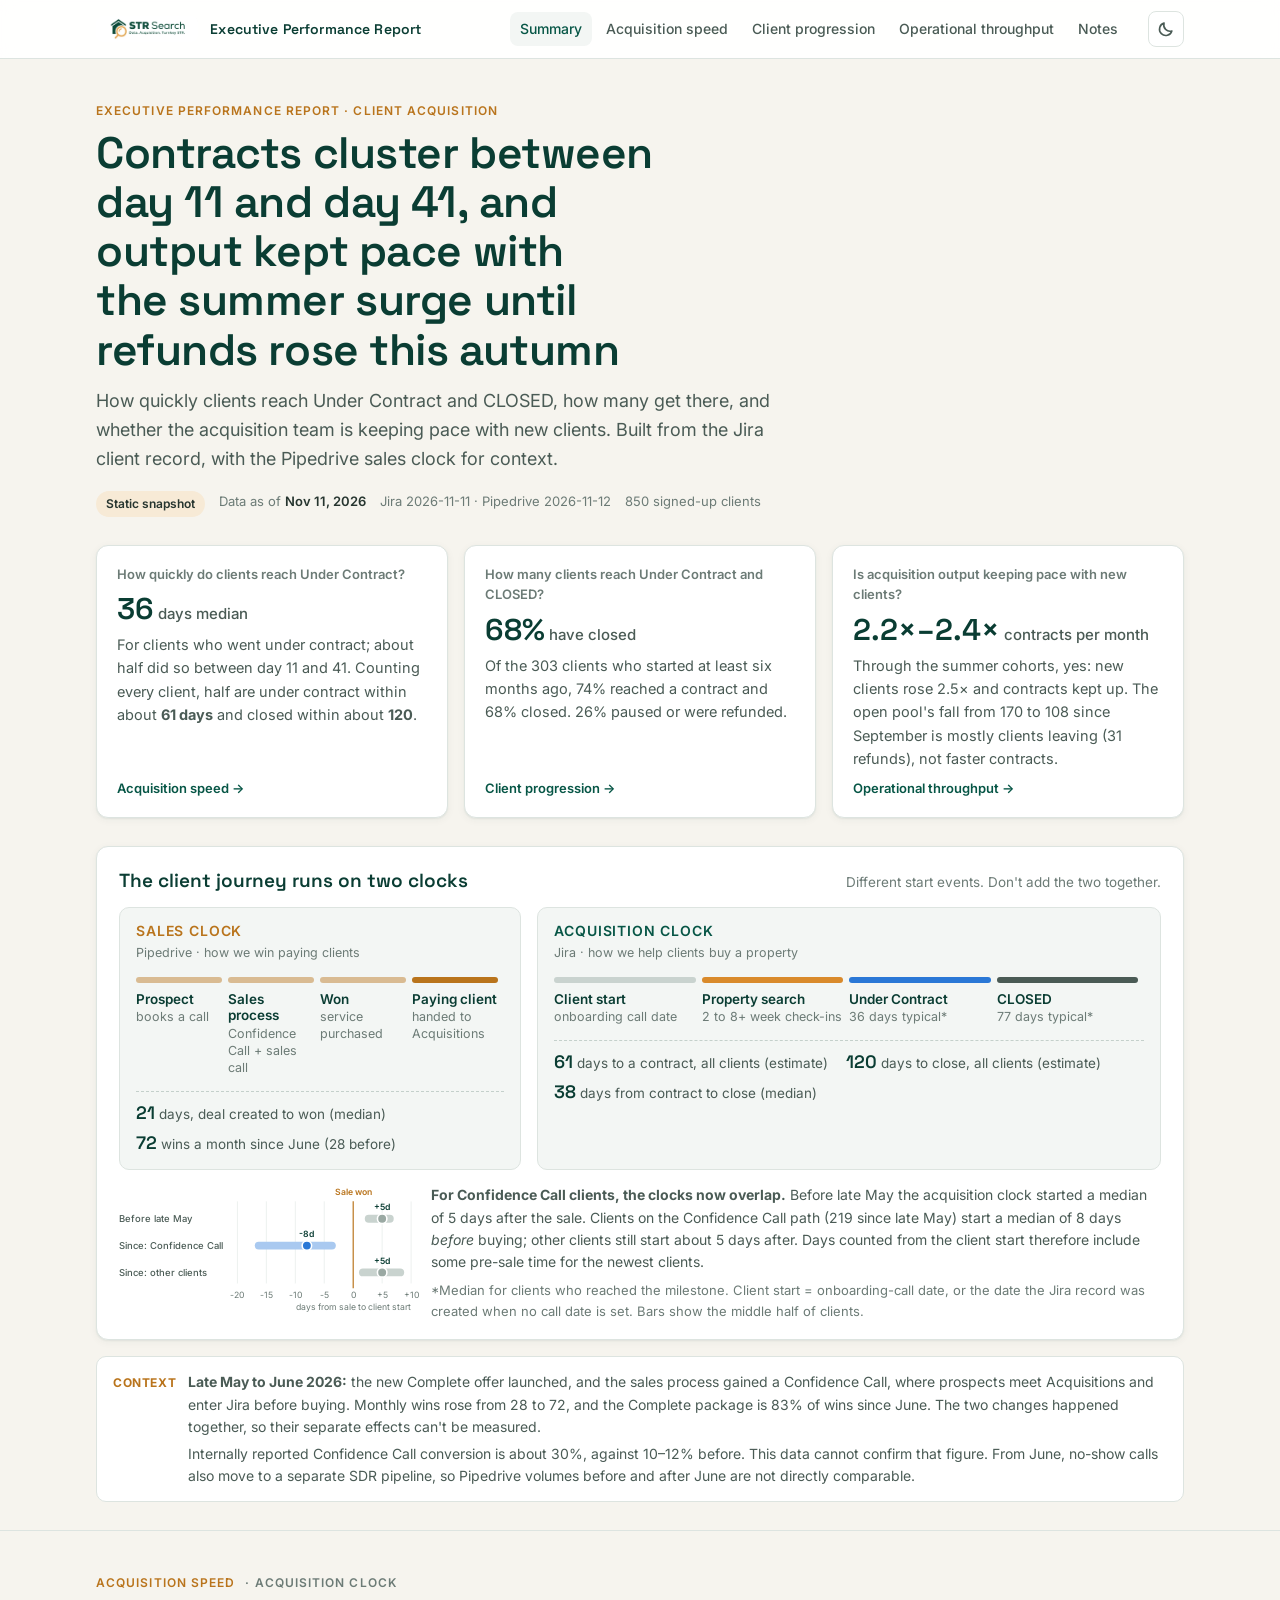
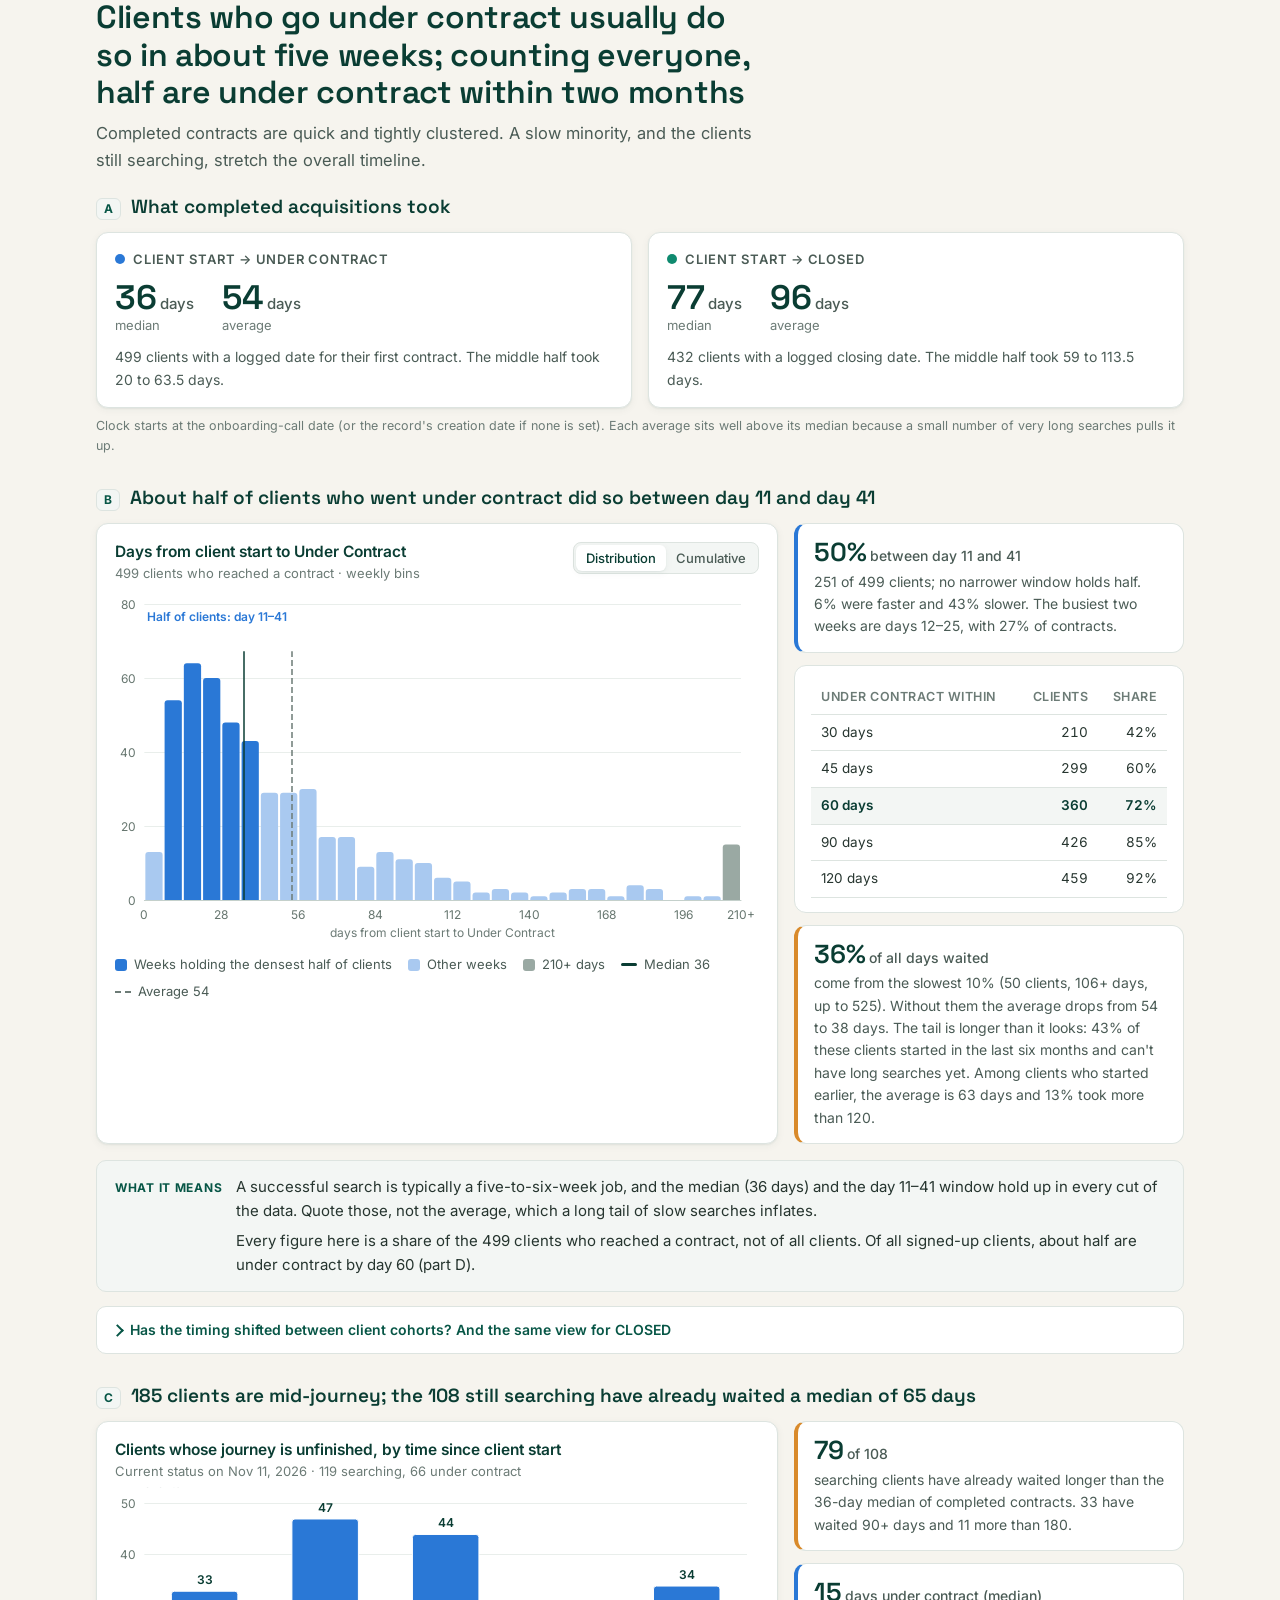
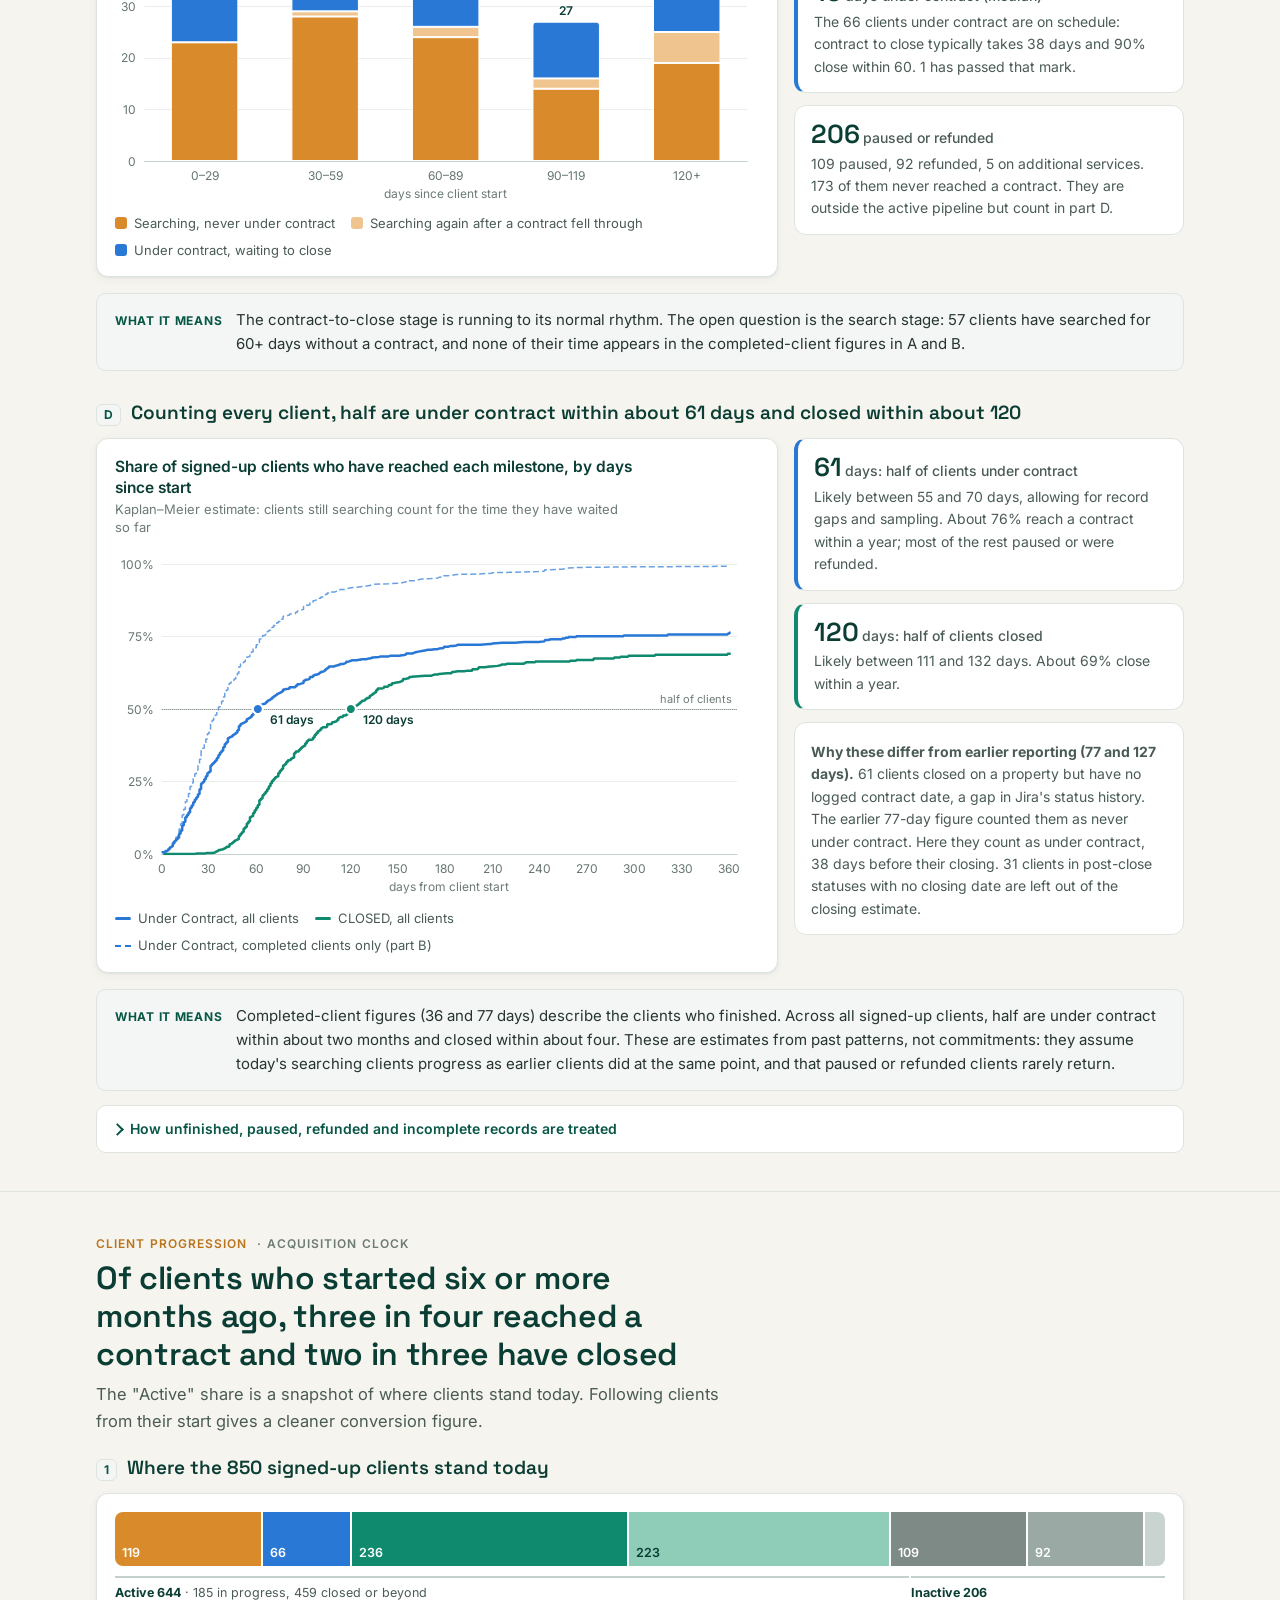
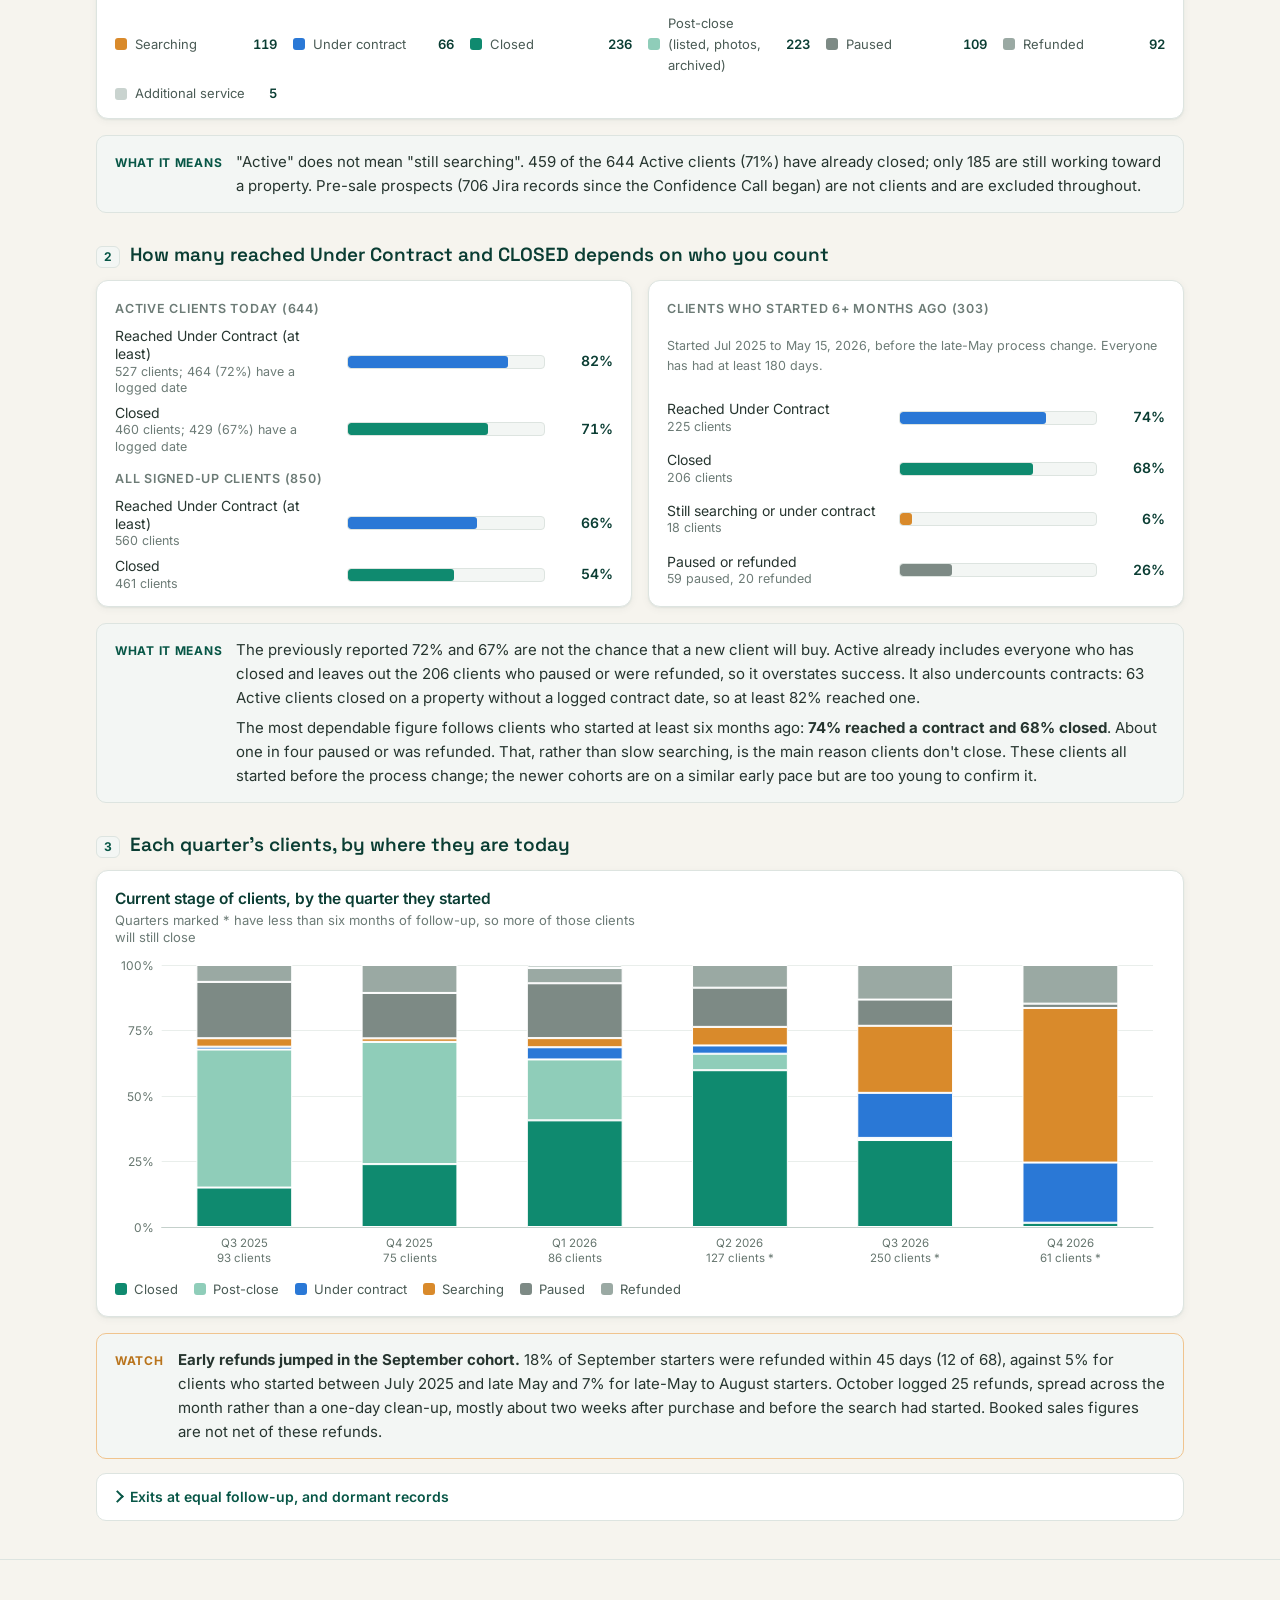
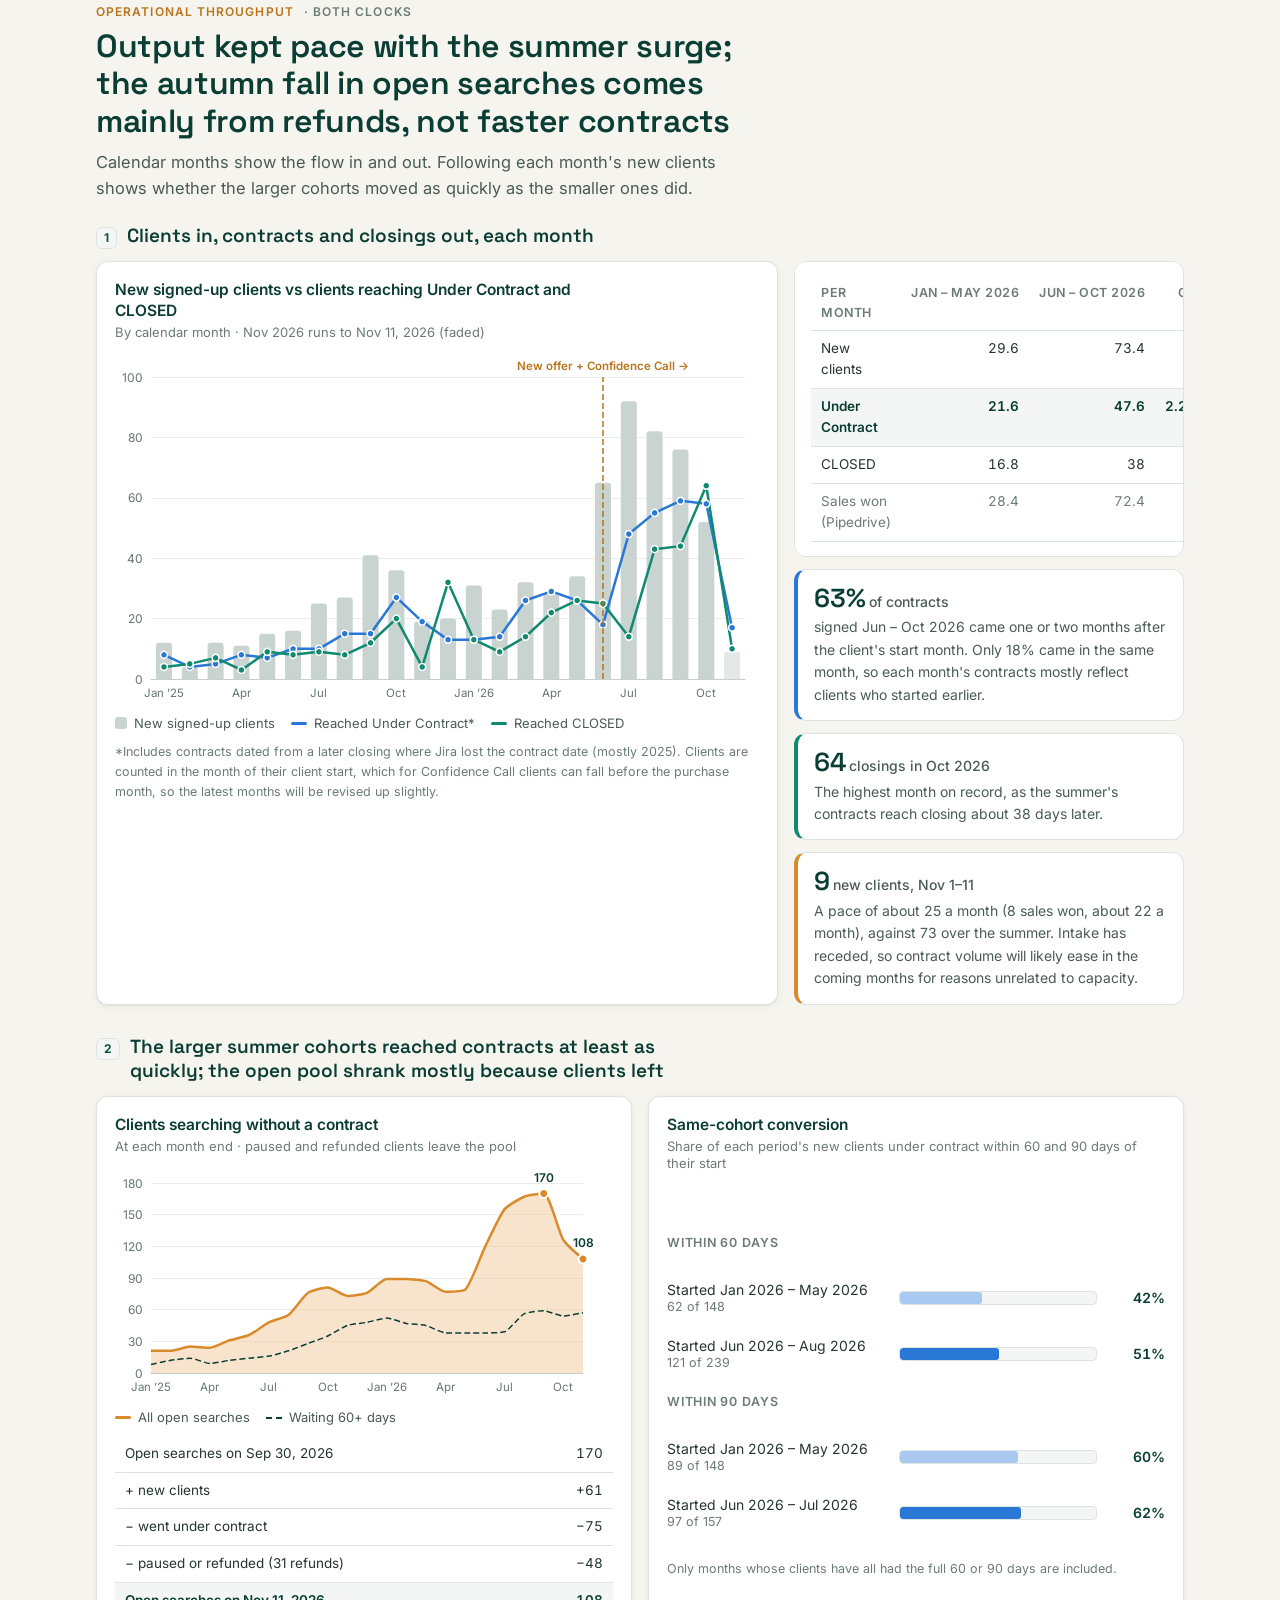
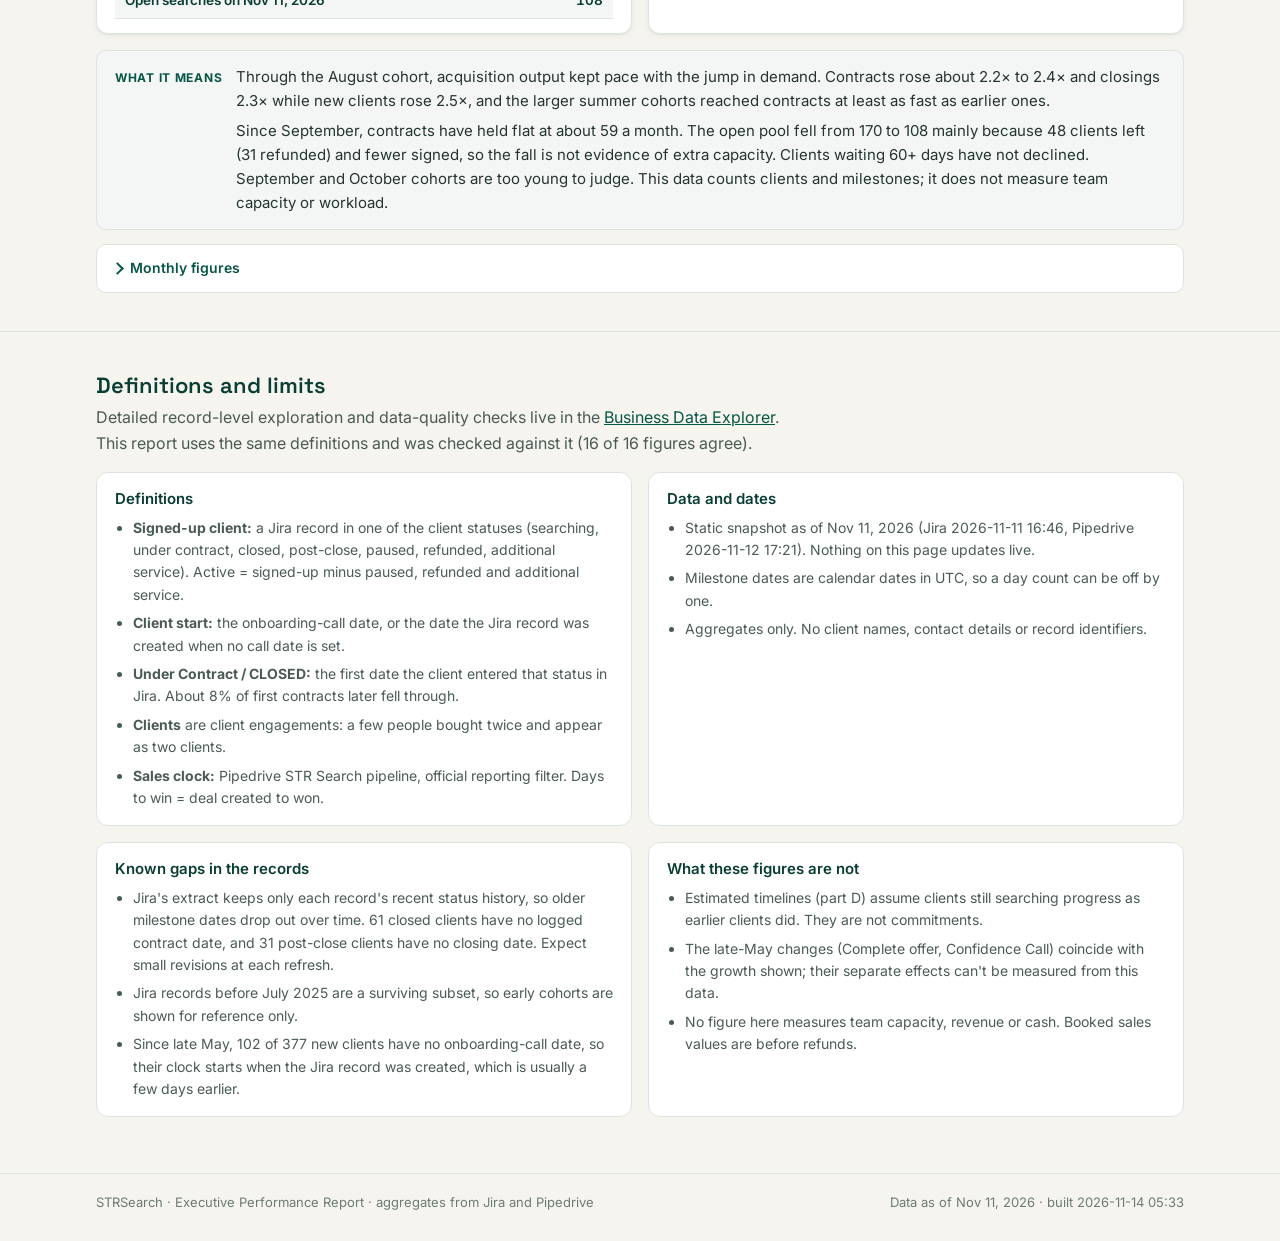
==== docs/index.html @ 7b16c361 "STRSearch Executive Performance Report: acquisition speed, client progression, operational throughpu" ====
<!doctype html>
<html lang="en">
<head>
  <meta charset="utf-8">
  <meta name="viewport" content="width=device-width, initial-scale=1, viewport-fit=cover">
  <title>STRSearch Executive Performance Report</title>
  <meta name="claude:viewport-fit-sides" content="cover">
  <meta name="description" content="How quickly STRSearch clients reach Under Contract and CLOSED, how many get there, and whether acquisition output is keeping pace with new clients.">
  <meta name="robots" content="noindex, nofollow">
  <link rel="icon" href="assets/img/strsearch-logo.webp">
  <link rel="preconnect" href="https://fonts.googleapis.com">
  <link rel="preconnect" href="https://fonts.gstatic.com" crossorigin>
  <link rel="stylesheet" href="https://fonts.googleapis.com/css2?family=Inter:wght@400;500;600;700&family=Space+Grotesk:wght@500;600&display=swap">
  <link rel="stylesheet" href="assets/css/report.css">
  <script>try { var t = localStorage.getItem('exr-theme'); if (t) document.documentElement.setAttribute('data-theme', t); } catch (e) {}</script>
</head>
<body>
  <a class="visually-hidden" href="#main">Skip to content</a>
  <header class="top">
    <div class="wrap">
      <a class="brand" href="#journey" aria-label="Back to the summary"><img src="assets/img/strsearch-logo.webp" alt="STR Search" width="90" height="26"><span>Executive Performance Report</span></a>
      <nav class="nav" id="nav" aria-label="Sections"><a href="#journey">Summary</a></nav>
      <button class="theme-btn" id="themeBtn" type="button" aria-label="Switch light or dark mode"><svg viewBox="0 0 20 20" fill="none" stroke="currentColor" stroke-width="1.8" stroke-linecap="round" stroke-linejoin="round"><path d="M16.5 12.2A7 7 0 017.8 3.5a7 7 0 108.7 8.7z"/></svg></button>
    </div>
  </header>
  <main id="main"></main>
  <footer class="foot"><div class="wrap"><span>STRSearch · Executive Performance Report · aggregates from Jira and Pipedrive</span><span id="foot-asof"></span></div></footer>

  <script src="assets/vendor/echarts-5.5.0.min.js"></script>
  <script src="data/report-data.js"></script>
  <script src="assets/js/core.js"></script>
  <script src="assets/js/stories/journey.js"></script>
  <script src="assets/js/stories/speed.js"></script>
  <script src="assets/js/stories/progression.js"></script>
  <script src="assets/js/stories/throughput.js"></script>
  <script src="assets/js/stories/notes.js"></script>
  <script src="assets/js/app.js"></script>
</body>
</html>
---- docs/assets/css/report.css ----
/* STRSearch Executive Performance Report
   Layout: one reading column (max 1120px). Each story = finding headline -> evidence (chart + 2-3 facts) -> "what it means".
   Brand chrome follows the STR Search family (deep green, gold, warm paper). Chart colours carry fixed meanings
   across the whole report: amber = waiting / searching, blue = under contract, green = closed, grey = intake / context.
   Series palettes validated with the dataviz validator (light on #ffffff, dark on #17201d, all pairs). */

:root {
  color-scheme: light;
  --paper: #f6f4ee;
  --surface: #ffffff;
  --surface-2: #f3f6f4;
  --ink-strong: #0a3d33;
  --ink: #26352f;
  --ink-2: #4a5b55;
  --muted: #6c7b76;
  --line: #dde4e0;
  --line-strong: #c4d0cb;
  --brand: #075646;
  --brand-ink: #ffffff;
  --gold: #b9741c;
  --gold-soft: #f7ead6;
  --focus: #2a78d6;
  --c-wait: #d98a2b;      /* searching / waiting */
  --c-wait-soft: #f0c48e;
  --c-uc: #2a78d6;        /* under contract */
  --c-uc-soft: #a9c9f0;
  --c-closed: #0f8a6f;    /* closed */
  --c-closed-soft: #8fcdb9;
  --c-neutral: #9aa9a3;   /* intake / context */
  --c-neutral-2: #c9d3cf;
  --c-hold: #7d8a85;      /* paused / refunded */
  --grid: #e9eeeb;
  --axis: #c4d0cb;
  --label: #66766f;
  --shadow: 0 1px 2px rgba(7, 60, 50, .06), 0 2px 8px rgba(7, 60, 50, .05);
  --f-display: "Space Grotesk", "Inter", system-ui, sans-serif;
  --f-body: "Inter", system-ui, -apple-system, "Segoe UI", sans-serif;
  --radius: 12px;
  --max: 1120px;
}
@media (prefers-color-scheme: dark) {
  :root:not([data-theme="light"]) {
    color-scheme: dark;
    --paper: #0f1513; --surface: #17201d; --surface-2: #1b2622;
    --ink-strong: #e6f1ec; --ink: #d0ddd7; --ink-2: #b2c1bb; --muted: #8b9b95;
    --line: #2a3632; --line-strong: #3a4743; --brand: #1b9a7c; --brand-ink: #06130f;
    --gold: #e3a64f; --gold-soft: #33280f; --focus: #5596ea;
    --c-wait: #c98500; --c-wait-soft: #6b4d14; --c-uc: #3987e5; --c-uc-soft: #2c4f7c;
    --c-closed: #1b9a7c; --c-closed-soft: #1d5a4a; --c-neutral: #5d6d67; --c-neutral-2: #3a4743; --c-hold: #7f8d88;
    --grid: #24302c; --axis: #3a4743; --label: #8b9b95;
    --shadow: 0 1px 2px rgba(0, 0, 0, .4);
  }
}
:root[data-theme="dark"] {
  color-scheme: dark;
  --paper: #0f1513; --surface: #17201d; --surface-2: #1b2622;
  --ink-strong: #e6f1ec; --ink: #d0ddd7; --ink-2: #b2c1bb; --muted: #8b9b95;
  --line: #2a3632; --line-strong: #3a4743; --brand: #1b9a7c; --brand-ink: #06130f;
  --gold: #e3a64f; --gold-soft: #33280f; --focus: #5596ea;
  --c-wait: #c98500; --c-wait-soft: #6b4d14; --c-uc: #3987e5; --c-uc-soft: #2c4f7c;
  --c-closed: #1b9a7c; --c-closed-soft: #1d5a4a; --c-neutral: #5d6d67; --c-neutral-2: #3a4743; --c-hold: #7f8d88;
  --grid: #24302c; --axis: #3a4743; --label: #8b9b95;
  --shadow: 0 1px 2px rgba(0, 0, 0, .4);
}

* { box-sizing: border-box; }
html { scroll-behavior: smooth; scroll-padding-top: 72px; }
@media (prefers-reduced-motion: reduce) { html { scroll-behavior: auto; } }
body { margin: 0; background: var(--paper); color: var(--ink); font: 400 16px/1.6 var(--f-body); -webkit-font-smoothing: antialiased; }
body::before { content: ""; position: fixed; inset: 0 0 auto; height: env(safe-area-inset-top, 0px); z-index: 30; background: var(--surface); }
.wrap { max-width: var(--max); margin: 0 auto; padding-left: max(16px, env(safe-area-inset-left, 0px)); padding-right: max(16px, env(safe-area-inset-right, 0px)); }
a { color: var(--brand); }
:focus-visible { outline: 2px solid var(--focus); outline-offset: 2px; border-radius: 4px; }
.num { font-variant-numeric: tabular-nums; }
.visually-hidden { position: absolute; width: 1px; height: 1px; overflow: hidden; clip: rect(0 0 0 0); white-space: nowrap; }

/* ---------- header */
.top { position: sticky; top: env(safe-area-inset-top, 0px); z-index: 20; background: color-mix(in srgb, var(--surface) 92%, transparent); backdrop-filter: saturate(1.4) blur(8px); border-bottom: 1px solid var(--line); }
.top .wrap { display: flex; align-items: center; gap: 20px; min-height: 58px; }
.brand { display: flex; align-items: center; gap: 12px; text-decoration: none; color: var(--ink-strong); min-width: 0; }
.brand img { height: 26px; width: auto; }
.brand span { font: 600 14px/1.2 var(--f-display); letter-spacing: .01em; white-space: nowrap; }
.nav { display: flex; gap: 4px; margin-left: auto; overflow-x: auto; scrollbar-width: none; }
.nav a { font-size: 14px; font-weight: 500; color: var(--ink-2); text-decoration: none; padding: 6px 10px; border-radius: 8px; white-space: nowrap; }
.nav a:hover { background: var(--surface-2); color: var(--ink-strong); }
.nav a.on { color: var(--brand); background: var(--surface-2); }
.theme-btn { flex: none; width: 36px; height: 36px; border-radius: 8px; border: 1px solid var(--line); background: var(--surface); color: var(--ink-2); cursor: pointer; display: grid; place-items: center; }
.theme-btn svg { width: 18px; height: 18px; }
@media (max-width: 860px) { .nav { display: none; } .theme-btn { margin-left: auto; } }

/* ---------- hero / summary */
.hero { padding-block: 44px 28px; }
.eyebrow { font: 600 12px/1.3 var(--f-body); letter-spacing: .09em; text-transform: uppercase; color: var(--gold); }
h1 { font: 600 clamp(30px, 4.4vw, 44px)/1.12 var(--f-display); color: var(--ink-strong); margin: 10px 0 12px; letter-spacing: -.01em; text-wrap: balance; max-width: 22ch; }
.lede { font-size: 18px; color: var(--ink-2); max-width: 62ch; margin: 0; }
.asof { display: inline-flex; flex-wrap: wrap; gap: 6px 14px; margin-top: 18px; font-size: 13px; color: var(--muted); }
.asof b { color: var(--ink); font-weight: 600; }
.pill { display: inline-flex; align-items: center; gap: 6px; padding: 3px 10px; border-radius: 999px; background: var(--gold-soft); color: var(--ink); font-size: 12px; font-weight: 600; }

.answers { display: grid; grid-template-columns: repeat(3, minmax(0, 1fr)); gap: 16px; margin-top: 28px; }
@media (max-width: 900px) { .answers { grid-template-columns: 1fr; } }
.answer { display: flex; flex-direction: column; gap: 8px; padding: 18px 20px; background: var(--surface); border: 1px solid var(--line); border-radius: var(--radius); box-shadow: var(--shadow); text-decoration: none; color: inherit; min-width: 0; }
.answer:hover { border-color: var(--line-strong); }
.answer .q { font-size: 13px; font-weight: 600; color: var(--muted); }
.answer .big { font: 600 30px/1.1 var(--f-display); color: var(--ink-strong); }
.answer .big small { font: 500 15px var(--f-body); color: var(--ink-2); margin-left: 4px; }
.answer p { margin: 0; font-size: 14.5px; color: var(--ink-2); }
.answer .go { margin-top: auto; font-size: 13px; font-weight: 600; color: var(--brand); }

/* ---------- client journey (two clocks) */
.journey { margin-top: 28px; background: var(--surface); border: 1px solid var(--line); border-radius: var(--radius); padding: 22px 22px 18px; box-shadow: var(--shadow); }
.journey-head { display: flex; flex-wrap: wrap; align-items: baseline; justify-content: space-between; gap: 6px 16px; margin-bottom: 14px; }
.journey-head h2 { font: 600 19px/1.25 var(--f-display); color: var(--ink-strong); margin: 0; }
.journey-head p { margin: 0; font-size: 13.5px; color: var(--muted); }
.clocks { display: grid; grid-template-columns: minmax(0, 1fr) minmax(0, 1.55fr); gap: 16px; }
@media (max-width: 900px) { .clocks { grid-template-columns: 1fr; } }
.clock { border-radius: 10px; padding: 14px 16px; background: var(--surface-2); border: 1px solid var(--line); min-width: 0; }
.clock h3 { margin: 0 0 2px; font: 600 14px/1.3 var(--f-body); letter-spacing: .06em; text-transform: uppercase; }
.clock.sales h3 { color: var(--gold); }
.clock.acq h3 { color: var(--brand); }
.clock .sys { font-size: 12.5px; color: var(--muted); margin: 0 0 12px; }
.steps { display: flex; align-items: stretch; gap: 0; list-style: none; margin: 0; padding: 0; }
.steps li { flex: 1 1 0; min-width: 0; position: relative; padding: 0 6px 0 0; }
.steps .dot { display: block; height: 6px; border-radius: 3px; background: var(--c-neutral-2); margin-bottom: 8px; }
.steps li:last-child .dot { background: var(--ink-2); }
.clock.sales .steps .dot { background: var(--gold); opacity: .45; }
.clock.sales .steps li:last-child .dot { opacity: 1; }
.steps .s-search .dot { background: var(--c-wait); }
.steps .s-uc .dot { background: var(--c-uc); }
.steps .s-closed .dot { background: var(--c-closed); }
.steps b { display: block; font-size: 13.5px; font-weight: 600; color: var(--ink-strong); line-height: 1.25; }
.steps span { display: block; font-size: 12.5px; color: var(--muted); line-height: 1.35; margin-top: 2px; }
.clock-stats { display: flex; flex-wrap: wrap; gap: 8px 18px; margin-top: 14px; padding-top: 12px; border-top: 1px dashed var(--line-strong); font-size: 13.5px; color: var(--ink-2); }
.clock-stats strong { font: 600 18px/1 var(--f-display); color: var(--ink-strong); margin-right: 4px; }
.overlap { margin-top: 14px; display: grid; grid-template-columns: auto minmax(0, 1fr); gap: 12px; align-items: start; font-size: 14px; color: var(--ink-2); }
.overlap svg { width: 100%; max-width: 360px; height: auto; }
.overlap-fig { display: flex; flex-direction: column; gap: 4px; }
@media (max-width: 720px) { .overlap { grid-template-columns: 1fr; } }

/* ---------- context strip */
.context { margin-top: 16px; display: grid; grid-template-columns: auto minmax(0, 1fr); gap: 12px; padding: 14px 16px; border-radius: 10px; border: 1px solid var(--line); background: var(--surface); font-size: 14px; color: var(--ink-2); }
.context .tag { font-size: 12px; font-weight: 700; letter-spacing: .05em; text-transform: uppercase; color: var(--gold); padding-top: 2px; white-space: nowrap; }
.context p { margin: 0 0 4px; }
.context p:last-child { margin: 0; }
@media (max-width: 600px) { .context { grid-template-columns: 1fr; gap: 4px; } }

/* ---------- story sections */
.story { padding-block: 44px 8px; border-top: 1px solid var(--line); }
.story-head { display: grid; gap: 8px; max-width: 800px; margin-bottom: 22px; }
.story-head .eyebrow { display: flex; gap: 10px; align-items: center; }
.story-head .eyebrow i { font-style: normal; color: var(--muted); font-weight: 600; }
.story-head h2 { font: 600 clamp(24px, 3.2vw, 32px)/1.18 var(--f-display); color: var(--ink-strong); margin: 0; letter-spacing: -.01em; text-wrap: balance; }
.story-head p { margin: 0; font-size: 16.5px; color: var(--ink-2); max-width: 66ch; }

.beat { margin-bottom: 30px; }
.beat-title { display: flex; align-items: baseline; gap: 10px; margin: 0 0 12px; }
.beat-title .k { font: 700 12px/1 var(--f-body); color: var(--brand); background: var(--surface-2); border: 1px solid var(--line); border-radius: 6px; padding: 4px 7px; letter-spacing: .04em; }
.beat-title h3 { margin: 0; font: 600 19px/1.3 var(--f-display); color: var(--ink-strong); text-wrap: balance; }

.grid { display: grid; gap: 16px; }
.g-main { grid-template-columns: minmax(0, 1.75fr) minmax(0, 1fr); }
.g-even { grid-template-columns: repeat(2, minmax(0, 1fr)); }
@media (max-width: 900px) { .g-main, .g-even { grid-template-columns: 1fr; } }

.card { background: var(--surface); border: 1px solid var(--line); border-radius: var(--radius); box-shadow: var(--shadow); padding: 18px 18px 14px; min-width: 0; }
.card-head { display: flex; flex-wrap: wrap; gap: 8px 14px; align-items: flex-start; justify-content: space-between; margin-bottom: 6px; }
.card-head h4 { margin: 0; font: 600 15.5px/1.35 var(--f-body); color: var(--ink-strong); max-width: 52ch; }
.card-head .sub { display: block; font-size: 13px; font-weight: 400; color: var(--muted); margin-top: 2px; }
.chart { width: 100%; height: 320px; }
.chart.tall { height: 360px; }
.chart.short { height: 240px; }
.legend { display: flex; flex-wrap: wrap; gap: 6px 16px; font-size: 13px; color: var(--ink-2); margin: 6px 0 2px; }
.legend span { display: inline-flex; align-items: center; gap: 7px; }
.legend i { width: 12px; height: 12px; border-radius: 3px; display: inline-block; }
.legend i.line { height: 3px; border-radius: 2px; width: 16px; }
.legend i.dash { height: 0; width: 16px; border-top: 2px dashed; border-radius: 0; background: none !important; }
.caption { font-size: 12.5px; color: var(--muted); margin: 8px 0 0; }

.seg { display: inline-flex; border: 1px solid var(--line); border-radius: 8px; padding: 2px; background: var(--surface-2); flex: none; }
.seg button { font: 500 13px var(--f-body); border: 0; background: none; color: var(--ink-2); padding: 5px 10px; border-radius: 6px; cursor: pointer; }
.seg button[aria-pressed="true"] { background: var(--surface); color: var(--ink-strong); box-shadow: var(--shadow); }

/* facts column */
.facts { display: flex; flex-direction: column; gap: 12px; min-width: 0; }
.fact { min-width: 0; overflow-x: auto; background: var(--surface); border: 1px solid var(--line); border-radius: var(--radius); padding: 14px 16px; }
.fact .v { font: 600 26px/1.1 var(--f-display); color: var(--ink-strong); }
.fact .v small { font: 500 14px var(--f-body); color: var(--ink-2); margin-left: 3px; }
.fact p { margin: 4px 0 0; font-size: 14px; color: var(--ink-2); }
.fact.accent { border-left: 4px solid var(--c-uc); }
.fact.accent-wait { border-left: 4px solid var(--c-wait); }
.fact.accent-closed { border-left: 4px solid var(--c-closed); }

/* milestone tiles */
.tiles { display: grid; grid-template-columns: repeat(2, minmax(0, 1fr)); gap: 16px; }
@media (max-width: 720px) { .tiles { grid-template-columns: 1fr; } }
.tile { background: var(--surface); border: 1px solid var(--line); border-radius: var(--radius); padding: 16px 18px; box-shadow: var(--shadow); display: grid; gap: 10px; }
.tile-head { display: flex; align-items: center; gap: 8px; font-size: 13px; font-weight: 600; color: var(--ink-2); text-transform: uppercase; letter-spacing: .06em; }
.tile-head i { width: 10px; height: 10px; border-radius: 50%; display: inline-block; }
.tile-nums { display: flex; flex-wrap: wrap; gap: 8px 28px; }
.tile-nums div { display: grid; }
.tile-nums strong { font: 600 34px/1.05 var(--f-display); color: var(--ink-strong); }
.tile-nums strong small { font: 500 15px var(--f-body); color: var(--ink-2); margin-left: 3px; }
.tile-nums span { font-size: 13px; color: var(--muted); }
.tile p { margin: 0; font-size: 14px; color: var(--ink-2); }

/* "what it means" */
.means { display: grid; grid-template-columns: auto minmax(0, 1fr); gap: 4px 14px; margin-top: 16px; padding: 14px 18px; border-radius: 10px; background: var(--surface-2); border: 1px solid var(--line); }
.means .lbl { font-size: 12px; font-weight: 700; letter-spacing: .06em; text-transform: uppercase; color: var(--brand); padding-top: 3px; white-space: nowrap; }
.means p { margin: 0; font-size: 15px; color: var(--ink); }
.means p + p { margin-top: 6px; }
@media (max-width: 600px) { .means { grid-template-columns: 1fr; } }

/* status board (segmented bar) */
.board { display: grid; gap: 10px; min-width: 0; }
.board > * { min-width: 0; }
.board-bar { display: flex; height: 54px; border-radius: 8px; overflow: hidden; gap: 2px; background: var(--surface); }
.board-bar div { min-width: 0; flex-shrink: 1; display: flex; align-items: flex-end; padding: 6px 7px; color: #fff; font-size: 12.5px; font-weight: 600; line-height: 1.1; overflow: hidden; white-space: nowrap; }
.board-bar div.light { color: var(--ink-strong); }
.board-brackets { display: flex; gap: 2px; font-size: 12.5px; color: var(--ink-2); }
.board-brackets div { flex-shrink: 1; border-top: 2px solid var(--line-strong); padding-top: 5px; min-width: 0; overflow: hidden; white-space: nowrap; text-overflow: ellipsis; }
.board-brackets b { color: var(--ink-strong); }
.board-key { display: grid; grid-template-columns: repeat(auto-fit, minmax(150px, 1fr)); gap: 8px 16px; font-size: 13px; color: var(--ink-2); }
.board-key div { display: grid; grid-template-columns: 12px minmax(0, 1fr) auto; gap: 8px; align-items: center; }
.board-key i { width: 12px; height: 12px; border-radius: 3px; }
.board-key b { font-variant-numeric: tabular-nums; color: var(--ink-strong); font-weight: 600; }

/* compare bars (simple HTML bars for shares) */
.cmp { display: grid; gap: 14px; }
.cmp-row { display: grid; grid-template-columns: minmax(0, 220px) minmax(0, 1fr) 56px; gap: 12px; align-items: center; font-size: 14px; }
.cmp-row .lab { color: var(--ink); line-height: 1.3; }
.cmp-row .lab small { display: block; color: var(--muted); font-size: 12.5px; }
.cmp-row .track { height: 14px; background: var(--surface-2); border-radius: 4px; overflow: hidden; border: 1px solid var(--line); }
.cmp-row .fill { height: 100%; border-radius: 3px; }
.cmp-row .val { text-align: right; font-weight: 600; color: var(--ink-strong); font-variant-numeric: tabular-nums; }
.cmp-group { display: grid; gap: 8px; }
.cmp-group h5 { margin: 0; font-size: 12.5px; letter-spacing: .06em; text-transform: uppercase; color: var(--muted); font-weight: 600; }
@media (max-width: 560px) { .cmp-row { grid-template-columns: minmax(0, 1fr) 48px; } .cmp-row .track { grid-column: 1 / -1; grid-row: 2; } }

/* progressive disclosure */
details.more { margin-top: 14px; border: 1px solid var(--line); border-radius: 10px; background: var(--surface); }
details.more > summary { cursor: pointer; list-style: none; padding: 12px 16px; font-size: 14px; font-weight: 600; color: var(--brand); display: flex; align-items: center; gap: 8px; }
details.more > summary::-webkit-details-marker { display: none; }
details.more > summary::before { content: ""; width: 7px; height: 7px; border-right: 2px solid currentColor; border-bottom: 2px solid currentColor; transform: rotate(-45deg); transition: transform .15s; }
details.more[open] > summary::before { transform: rotate(45deg); }
details.more .inner { padding: 4px 16px 16px; display: grid; gap: 14px; font-size: 14.5px; color: var(--ink-2); }
details.more .inner p { margin: 0; }
.tbl-wrap { overflow-x: auto; }
table.t { border-collapse: collapse; width: 100%; font-size: 13.5px; }
table.t th, table.t td { text-align: left; padding: 7px 10px; border-bottom: 1px solid var(--line); vertical-align: top; }
table.t th { font-weight: 600; color: var(--muted); font-size: 12.5px; text-transform: uppercase; letter-spacing: .04em; }
table.t td.n, table.t th.n { text-align: right; font-variant-numeric: tabular-nums; white-space: nowrap; }
table.t tr.hl td { background: var(--surface-2); font-weight: 600; color: var(--ink-strong); }
table.t td.dim { color: var(--muted); }

/* notes / method */
.notes { padding-block: 40px 56px; border-top: 1px solid var(--line); }
.notes h2 { font: 600 22px/1.25 var(--f-display); color: var(--ink-strong); margin: 0 0 6px; }
.notes > .wrap > p { margin: 0 0 16px; color: var(--ink-2); max-width: 70ch; }
.notes-grid { display: grid; grid-template-columns: repeat(2, minmax(0, 1fr)); gap: 16px; }
@media (max-width: 800px) { .notes-grid { grid-template-columns: 1fr; } }
.notes-grid section { background: var(--surface); border: 1px solid var(--line); border-radius: var(--radius); padding: 16px 18px; min-width: 0; }
.notes-grid h3 { margin: 0 0 8px; font: 600 15px/1.3 var(--f-body); color: var(--ink-strong); }
.notes-grid ul { margin: 0; padding-left: 18px; display: grid; gap: 6px; font-size: 14px; color: var(--ink-2); }
footer.foot { border-top: 1px solid var(--line); padding-block: 18px 28px; font-size: 13px; color: var(--muted); }
footer.foot .wrap { display: flex; flex-wrap: wrap; gap: 6px 18px; justify-content: space-between; }
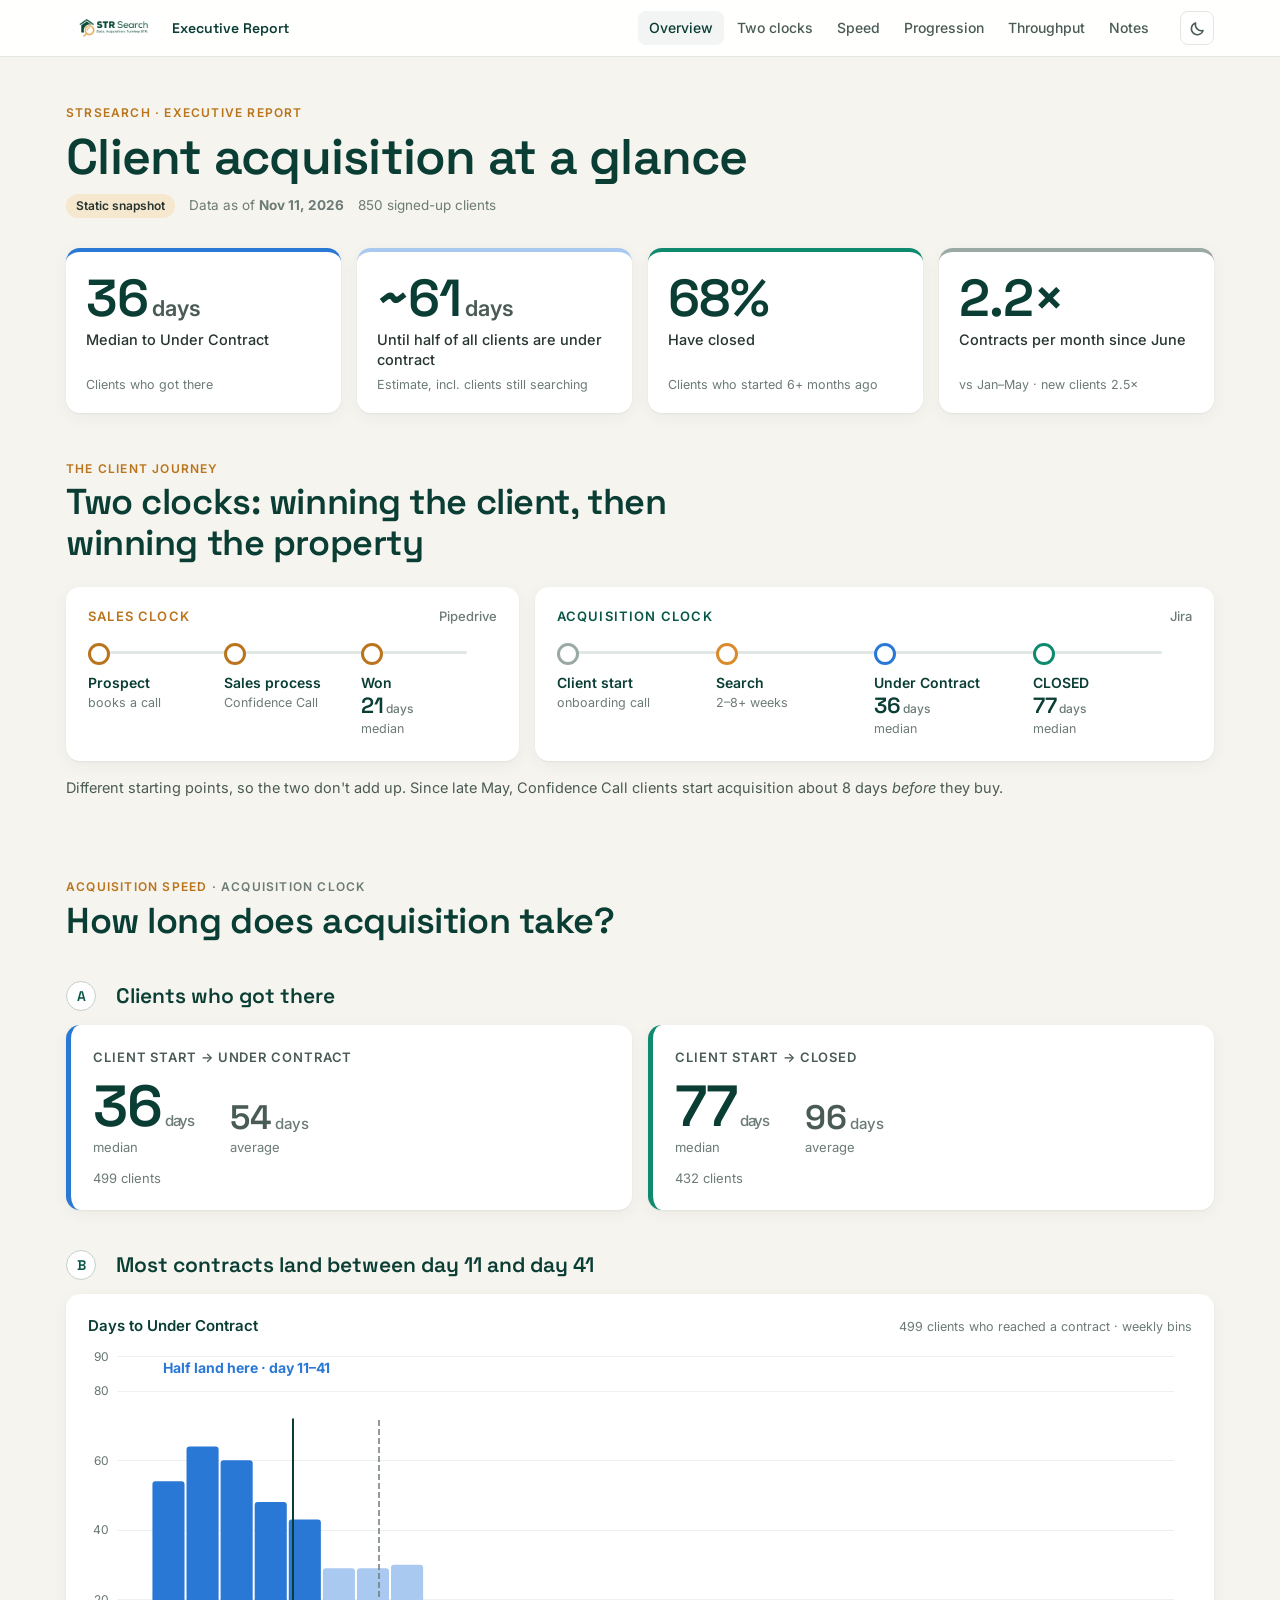
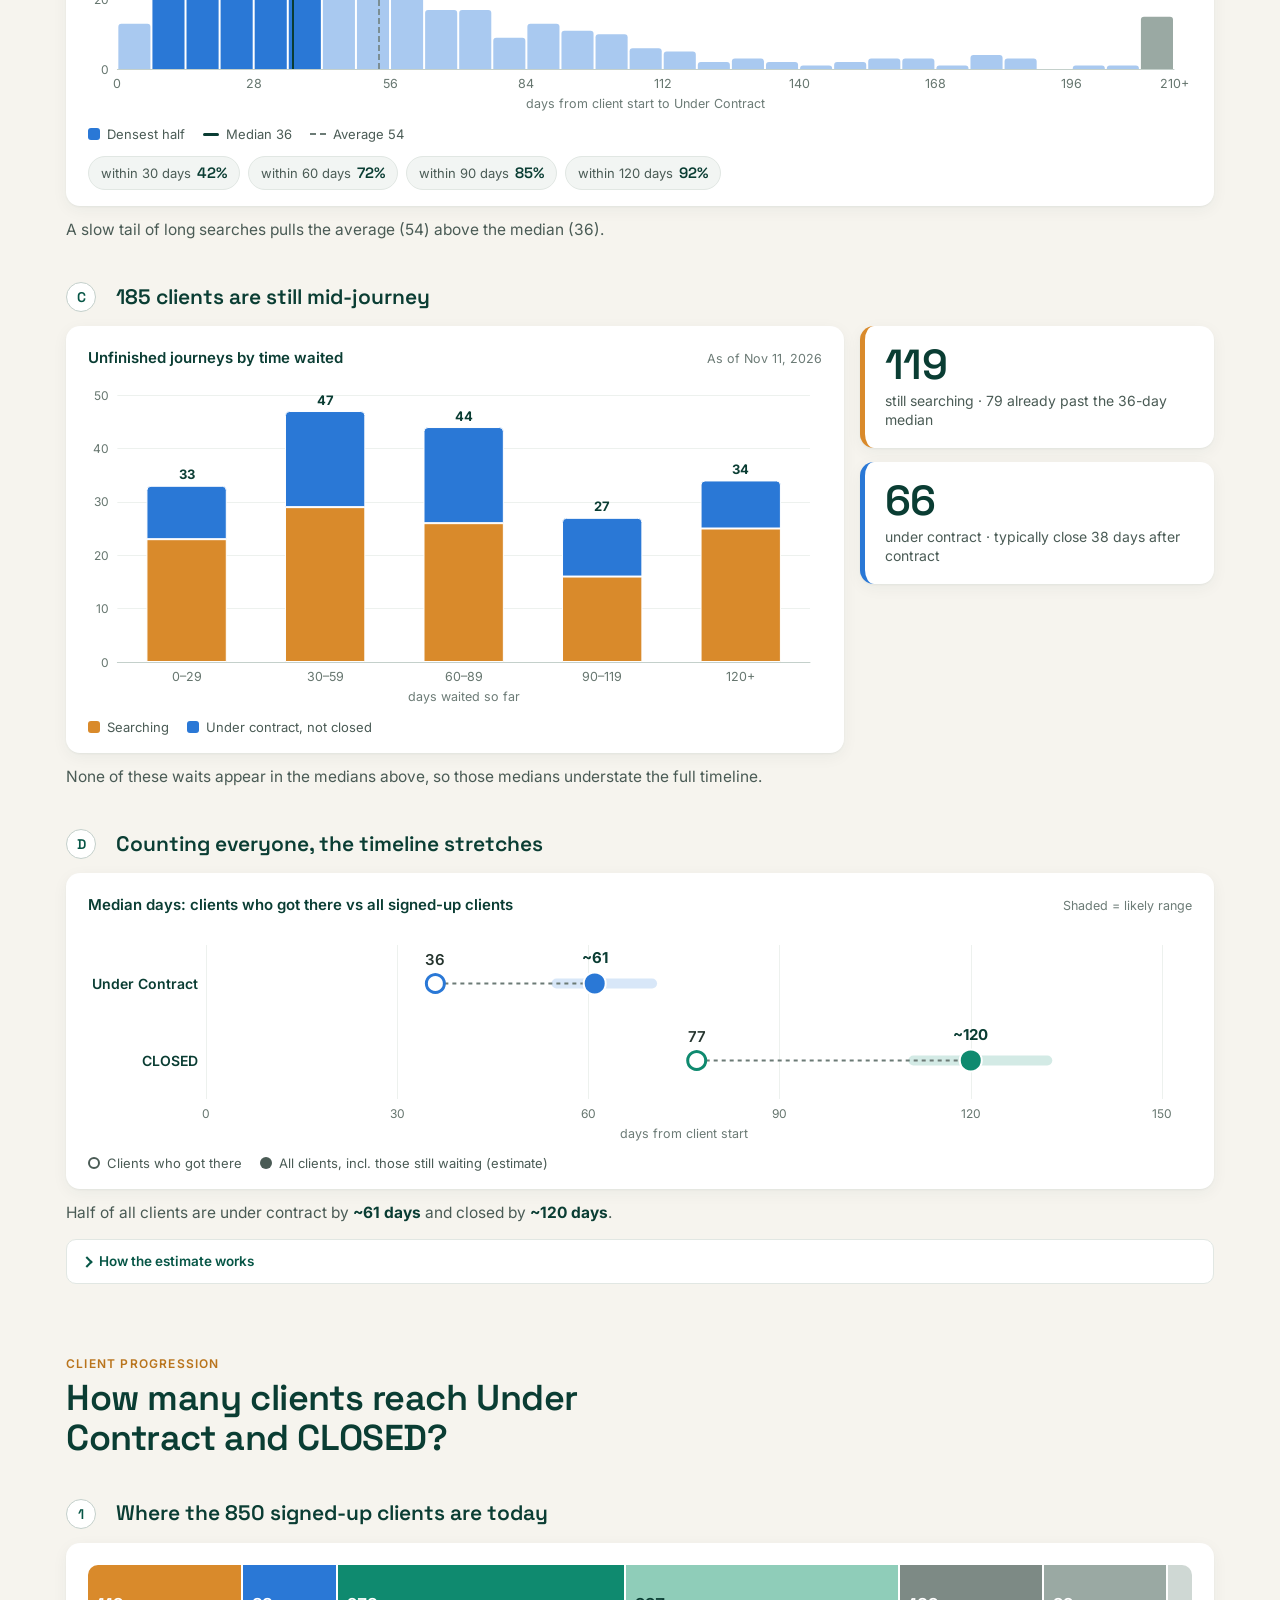
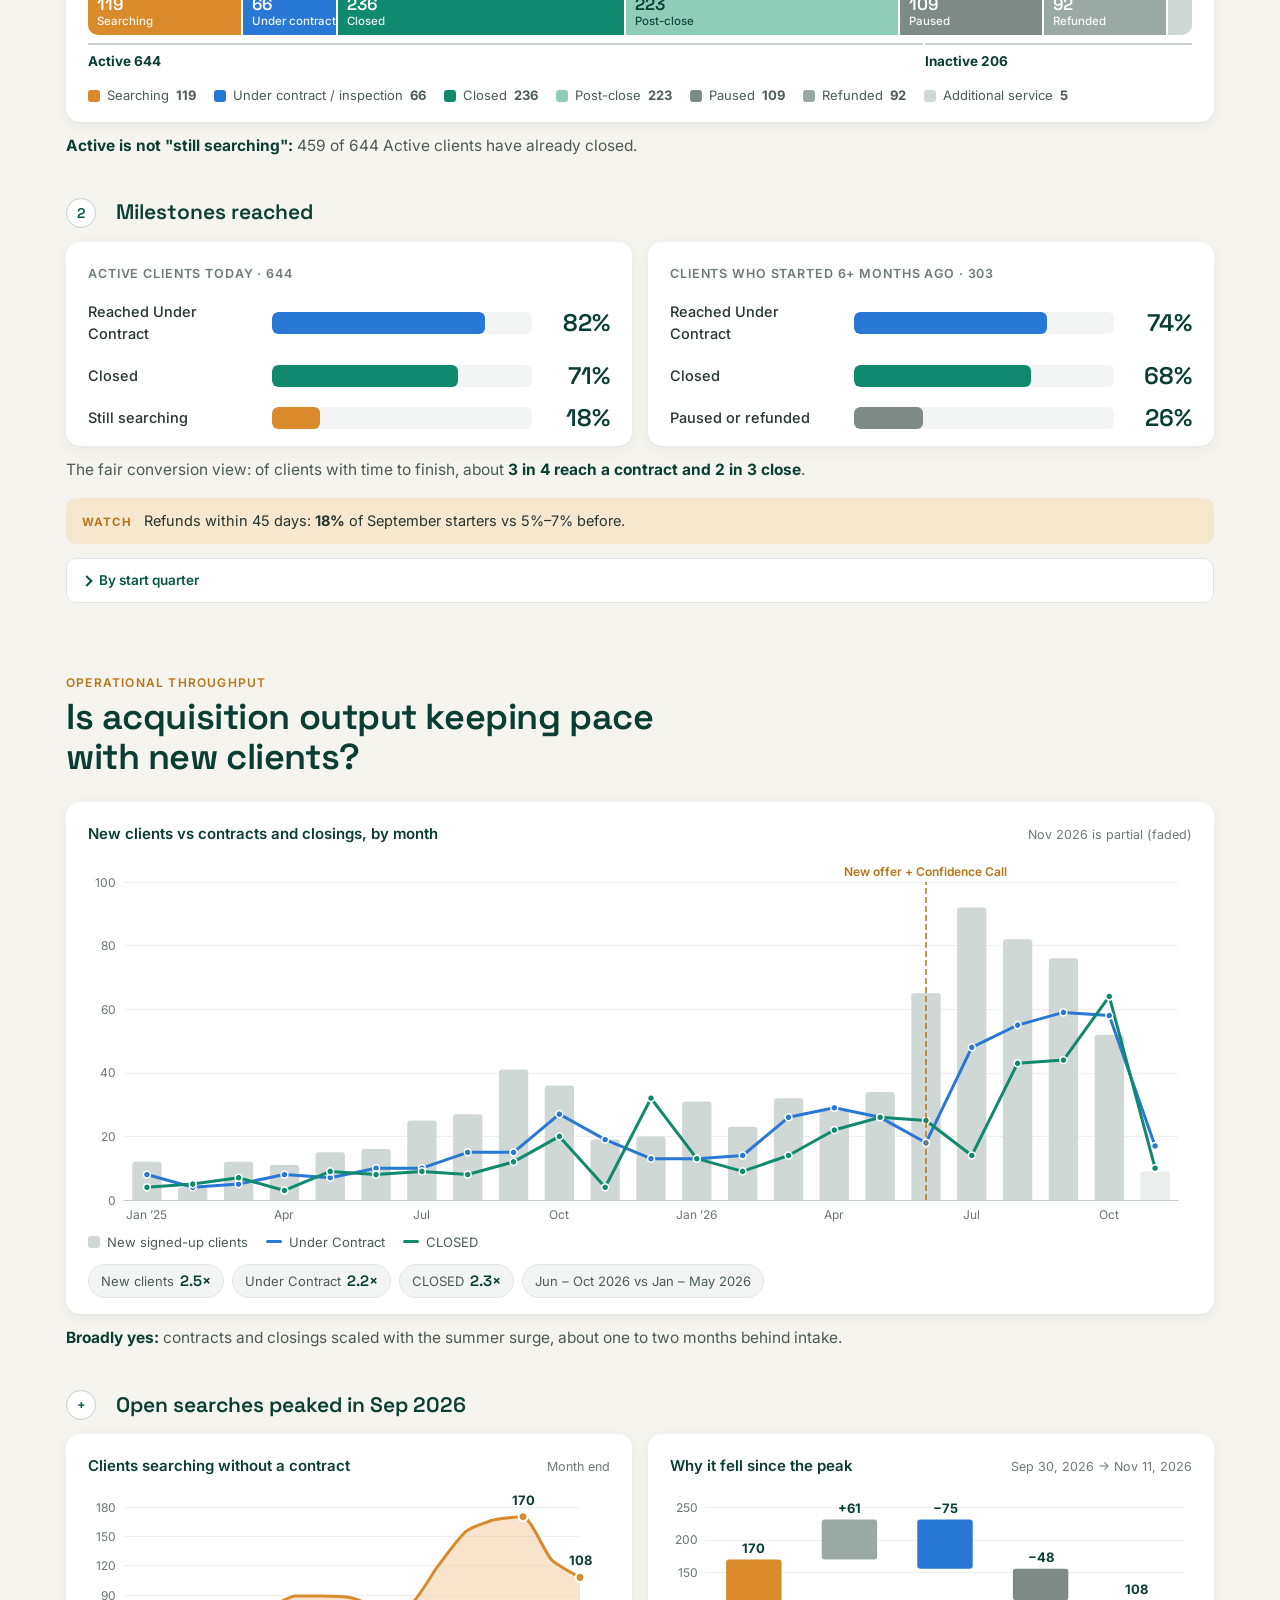
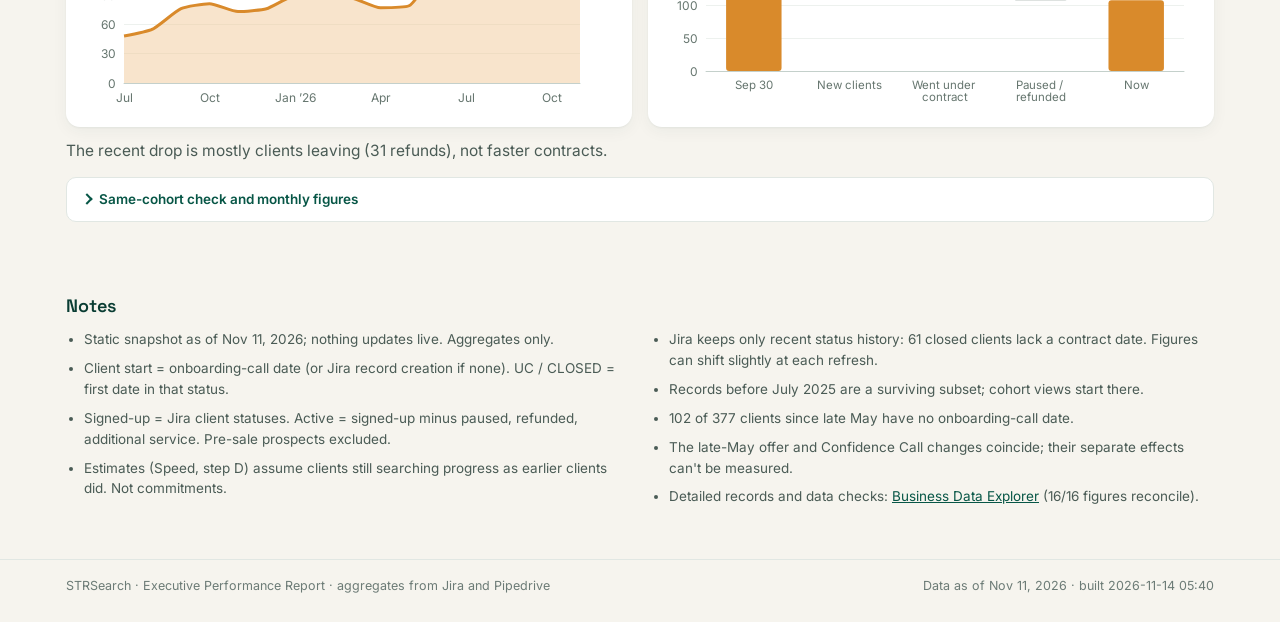
==== commit 4f05a106: "Redesign as a visual executive dashboard: charts first, minimal text Hero KPIs, two-clock tracks, fo" ====
--- a/docs/index.html
+++ b/docs/index.html
@@ -18,8 +18,8 @@
   <a class="visually-hidden" href="#main">Skip to content</a>
   <header class="top">
     <div class="wrap">
-      <a class="brand" href="#journey" aria-label="Back to the summary"><img src="assets/img/strsearch-logo.webp" alt="STR Search" width="90" height="26"><span>Executive Performance Report</span></a>
-      <nav class="nav" id="nav" aria-label="Sections"><a href="#journey">Summary</a></nav>
+      <a class="brand" href="#journey" aria-label="Back to the summary"><img src="assets/img/strsearch-logo.webp" alt="STR Search" width="90" height="26"><span>Executive Report</span></a>
+      <nav class="nav" id="nav" aria-label="Sections"><a href="#journey">Overview</a><a href="#clocks">Two clocks</a></nav>
       <button class="theme-btn" id="themeBtn" type="button" aria-label="Switch light or dark mode"><svg viewBox="0 0 20 20" fill="none" stroke="currentColor" stroke-width="1.8" stroke-linecap="round" stroke-linejoin="round"><path d="M16.5 12.2A7 7 0 017.8 3.5a7 7 0 108.7 8.7z"/></svg></button>
     </div>
   </header>
--- a/docs/assets/css/report.css
+++ b/docs/assets/css/report.css
@@ -1,72 +1,49 @@
-/* STRSearch Executive Performance Report
-   Layout: one reading column (max 1120px). Each story = finding headline -> evidence (chart + 2-3 facts) -> "what it means".
-   Brand chrome follows the STR Search family (deep green, gold, warm paper). Chart colours carry fixed meanings
-   across the whole report: amber = waiting / searching, blue = under contract, green = closed, grey = intake / context.
-   Series palettes validated with the dataviz validator (light on #ffffff, dark on #17201d, all pairs). */
+/* STRSearch Executive Report: presentation layout.
+   One column, generous spacing. Each section = short headline -> one strong visual -> one-line takeaway.
+   Fixed colour meanings: amber = searching / waiting, blue = under contract, green = closed, gold = sales clock, grey = intake / context.
+   Chart palettes validated with the dataviz validator (light on #ffffff, dark on #17201d). */
 
 :root {
   color-scheme: light;
-  --paper: #f6f4ee;
-  --surface: #ffffff;
-  --surface-2: #f3f6f4;
-  --ink-strong: #0a3d33;
-  --ink: #26352f;
-  --ink-2: #4a5b55;
-  --muted: #6c7b76;
-  --line: #dde4e0;
-  --line-strong: #c4d0cb;
-  --brand: #075646;
-  --brand-ink: #ffffff;
-  --gold: #b9741c;
-  --gold-soft: #f7ead6;
-  --focus: #2a78d6;
-  --c-wait: #d98a2b;      /* searching / waiting */
-  --c-wait-soft: #f0c48e;
-  --c-uc: #2a78d6;        /* under contract */
-  --c-uc-soft: #a9c9f0;
-  --c-closed: #0f8a6f;    /* closed */
-  --c-closed-soft: #8fcdb9;
-  --c-neutral: #9aa9a3;   /* intake / context */
-  --c-neutral-2: #c9d3cf;
-  --c-hold: #7d8a85;      /* paused / refunded */
-  --grid: #e9eeeb;
-  --axis: #c4d0cb;
-  --label: #66766f;
-  --shadow: 0 1px 2px rgba(7, 60, 50, .06), 0 2px 8px rgba(7, 60, 50, .05);
+  --paper: #f6f4ee; --surface: #ffffff; --surface-2: #f2f5f3;
+  --ink-strong: #0a3d33; --ink: #26352f; --ink-2: #4a5b55; --muted: #6c7b76;
+  --line: #e1e7e3; --line-strong: #c4d0cb;
+  --brand: #075646; --gold: #b9741c; --gold-soft: #f6e7cf; --focus: #2a78d6;
+  --c-wait: #d98a2b; --c-wait-soft: #f0c48e;
+  --c-uc: #2a78d6; --c-uc-soft: #a9c9f0;
+  --c-closed: #0f8a6f; --c-closed-soft: #8fcdb9;
+  --c-neutral: #9aa9a3; --c-neutral-2: #cfd8d4; --c-hold: #7d8a85;
+  --grid: #edf1ee; --axis: #c4d0cb; --label: #66766f;
+  --shadow: 0 1px 2px rgba(7, 60, 50, .05), 0 4px 16px rgba(7, 60, 50, .05);
   --f-display: "Space Grotesk", "Inter", system-ui, sans-serif;
   --f-body: "Inter", system-ui, -apple-system, "Segoe UI", sans-serif;
-  --radius: 12px;
-  --max: 1120px;
+  --radius: 14px; --max: 1180px;
 }
 @media (prefers-color-scheme: dark) {
   :root:not([data-theme="light"]) {
     color-scheme: dark;
     --paper: #0f1513; --surface: #17201d; --surface-2: #1b2622;
     --ink-strong: #e6f1ec; --ink: #d0ddd7; --ink-2: #b2c1bb; --muted: #8b9b95;
-    --line: #2a3632; --line-strong: #3a4743; --brand: #1b9a7c; --brand-ink: #06130f;
-    --gold: #e3a64f; --gold-soft: #33280f; --focus: #5596ea;
+    --line: #26322e; --line-strong: #3a4743; --brand: #1b9a7c; --gold: #e3a64f; --gold-soft: #33280f; --focus: #5596ea;
     --c-wait: #c98500; --c-wait-soft: #6b4d14; --c-uc: #3987e5; --c-uc-soft: #2c4f7c;
-    --c-closed: #1b9a7c; --c-closed-soft: #1d5a4a; --c-neutral: #5d6d67; --c-neutral-2: #3a4743; --c-hold: #7f8d88;
-    --grid: #24302c; --axis: #3a4743; --label: #8b9b95;
-    --shadow: 0 1px 2px rgba(0, 0, 0, .4);
+    --c-closed: #1b9a7c; --c-closed-soft: #1d5a4a; --c-neutral: #5d6d67; --c-neutral-2: #34413d; --c-hold: #7f8d88;
+    --grid: #222d29; --axis: #3a4743; --label: #8b9b95; --shadow: 0 1px 2px rgba(0, 0, 0, .4);
   }
 }
 :root[data-theme="dark"] {
   color-scheme: dark;
   --paper: #0f1513; --surface: #17201d; --surface-2: #1b2622;
   --ink-strong: #e6f1ec; --ink: #d0ddd7; --ink-2: #b2c1bb; --muted: #8b9b95;
-  --line: #2a3632; --line-strong: #3a4743; --brand: #1b9a7c; --brand-ink: #06130f;
-  --gold: #e3a64f; --gold-soft: #33280f; --focus: #5596ea;
+  --line: #26322e; --line-strong: #3a4743; --brand: #1b9a7c; --gold: #e3a64f; --gold-soft: #33280f; --focus: #5596ea;
   --c-wait: #c98500; --c-wait-soft: #6b4d14; --c-uc: #3987e5; --c-uc-soft: #2c4f7c;
-  --c-closed: #1b9a7c; --c-closed-soft: #1d5a4a; --c-neutral: #5d6d67; --c-neutral-2: #3a4743; --c-hold: #7f8d88;
-  --grid: #24302c; --axis: #3a4743; --label: #8b9b95;
-  --shadow: 0 1px 2px rgba(0, 0, 0, .4);
+  --c-closed: #1b9a7c; --c-closed-soft: #1d5a4a; --c-neutral: #5d6d67; --c-neutral-2: #34413d; --c-hold: #7f8d88;
+  --grid: #222d29; --axis: #3a4743; --label: #8b9b95; --shadow: 0 1px 2px rgba(0, 0, 0, .4);
 }
 
 * { box-sizing: border-box; }
-html { scroll-behavior: smooth; scroll-padding-top: 72px; }
+html { scroll-behavior: smooth; scroll-padding-top: 70px; }
 @media (prefers-reduced-motion: reduce) { html { scroll-behavior: auto; } }
-body { margin: 0; background: var(--paper); color: var(--ink); font: 400 16px/1.6 var(--f-body); -webkit-font-smoothing: antialiased; }
+body { margin: 0; background: var(--paper); color: var(--ink); font: 400 16px/1.55 var(--f-body); -webkit-font-smoothing: antialiased; }
 body::before { content: ""; position: fixed; inset: 0 0 auto; height: env(safe-area-inset-top, 0px); z-index: 30; background: var(--surface); }
 .wrap { max-width: var(--max); margin: 0 auto; padding-left: max(16px, env(safe-area-inset-left, 0px)); padding-right: max(16px, env(safe-area-inset-right, 0px)); }
 a { color: var(--brand); }
@@ -74,192 +51,152 @@
 .num { font-variant-numeric: tabular-nums; }
 .visually-hidden { position: absolute; width: 1px; height: 1px; overflow: hidden; clip: rect(0 0 0 0); white-space: nowrap; }
 
-/* ---------- header */
-.top { position: sticky; top: env(safe-area-inset-top, 0px); z-index: 20; background: color-mix(in srgb, var(--surface) 92%, transparent); backdrop-filter: saturate(1.4) blur(8px); border-bottom: 1px solid var(--line); }
-.top .wrap { display: flex; align-items: center; gap: 20px; min-height: 58px; }
+/* header */
+.top { position: sticky; top: env(safe-area-inset-top, 0px); z-index: 20; background: color-mix(in srgb, var(--surface) 92%, transparent); backdrop-filter: blur(8px); border-bottom: 1px solid var(--line); }
+.top .wrap { display: flex; align-items: center; gap: 20px; min-height: 56px; }
 .brand { display: flex; align-items: center; gap: 12px; text-decoration: none; color: var(--ink-strong); min-width: 0; }
-.brand img { height: 26px; width: auto; }
-.brand span { font: 600 14px/1.2 var(--f-display); letter-spacing: .01em; white-space: nowrap; }
-.nav { display: flex; gap: 4px; margin-left: auto; overflow-x: auto; scrollbar-width: none; }
-.nav a { font-size: 14px; font-weight: 500; color: var(--ink-2); text-decoration: none; padding: 6px 10px; border-radius: 8px; white-space: nowrap; }
-.nav a:hover { background: var(--surface-2); color: var(--ink-strong); }
-.nav a.on { color: var(--brand); background: var(--surface-2); }
-.theme-btn { flex: none; width: 36px; height: 36px; border-radius: 8px; border: 1px solid var(--line); background: var(--surface); color: var(--ink-2); cursor: pointer; display: grid; place-items: center; }
-.theme-btn svg { width: 18px; height: 18px; }
+.brand img { height: 24px; width: auto; }
+.brand span { font: 600 14px/1.2 var(--f-display); white-space: nowrap; }
+.nav { display: flex; gap: 2px; margin-left: auto; }
+.nav a { font-size: 14px; font-weight: 500; color: var(--ink-2); text-decoration: none; padding: 6px 11px; border-radius: 8px; white-space: nowrap; }
+.nav a:hover, .nav a.on { background: var(--surface-2); color: var(--ink-strong); }
+.theme-btn { flex: none; width: 34px; height: 34px; border-radius: 8px; border: 1px solid var(--line); background: var(--surface); color: var(--ink-2); cursor: pointer; display: grid; place-items: center; }
+.theme-btn svg { width: 17px; height: 17px; }
 @media (max-width: 860px) { .nav { display: none; } .theme-btn { margin-left: auto; } }
 
-/* ---------- hero / summary */
-.hero { padding-block: 44px 28px; }
-.eyebrow { font: 600 12px/1.3 var(--f-body); letter-spacing: .09em; text-transform: uppercase; color: var(--gold); }
-h1 { font: 600 clamp(30px, 4.4vw, 44px)/1.12 var(--f-display); color: var(--ink-strong); margin: 10px 0 12px; letter-spacing: -.01em; text-wrap: balance; max-width: 22ch; }
-.lede { font-size: 18px; color: var(--ink-2); max-width: 62ch; margin: 0; }
-.asof { display: inline-flex; flex-wrap: wrap; gap: 6px 14px; margin-top: 18px; font-size: 13px; color: var(--muted); }
-.asof b { color: var(--ink); font-weight: 600; }
-.pill { display: inline-flex; align-items: center; gap: 6px; padding: 3px 10px; border-radius: 999px; background: var(--gold-soft); color: var(--ink); font-size: 12px; font-weight: 600; }
-
-.answers { display: grid; grid-template-columns: repeat(3, minmax(0, 1fr)); gap: 16px; margin-top: 28px; }
-@media (max-width: 900px) { .answers { grid-template-columns: 1fr; } }
-.answer { display: flex; flex-direction: column; gap: 8px; padding: 18px 20px; background: var(--surface); border: 1px solid var(--line); border-radius: var(--radius); box-shadow: var(--shadow); text-decoration: none; color: inherit; min-width: 0; }
-.answer:hover { border-color: var(--line-strong); }
-.answer .q { font-size: 13px; font-weight: 600; color: var(--muted); }
-.answer .big { font: 600 30px/1.1 var(--f-display); color: var(--ink-strong); }
-.answer .big small { font: 500 15px var(--f-body); color: var(--ink-2); margin-left: 4px; }
-.answer p { margin: 0; font-size: 14.5px; color: var(--ink-2); }
-.answer .go { margin-top: auto; font-size: 13px; font-weight: 600; color: var(--brand); }
-
-/* ---------- client journey (two clocks) */
-.journey { margin-top: 28px; background: var(--surface); border: 1px solid var(--line); border-radius: var(--radius); padding: 22px 22px 18px; box-shadow: var(--shadow); }
-.journey-head { display: flex; flex-wrap: wrap; align-items: baseline; justify-content: space-between; gap: 6px 16px; margin-bottom: 14px; }
-.journey-head h2 { font: 600 19px/1.25 var(--f-display); color: var(--ink-strong); margin: 0; }
-.journey-head p { margin: 0; font-size: 13.5px; color: var(--muted); }
-.clocks { display: grid; grid-template-columns: minmax(0, 1fr) minmax(0, 1.55fr); gap: 16px; }
+/* hero */
+.hero { padding-block: 48px 24px; }
+.eyebrow { font: 600 12px/1.3 var(--f-body); letter-spacing: .1em; text-transform: uppercase; color: var(--gold); }
+h1 { font: 600 clamp(32px, 4.6vw, 50px)/1.06 var(--f-display); color: var(--ink-strong); margin: 10px 0 10px; letter-spacing: -.015em; }
+.asof { display: flex; flex-wrap: wrap; align-items: center; gap: 8px 14px; font-size: 13.5px; color: var(--muted); }
+.pill { display: inline-flex; padding: 3px 10px; border-radius: 999px; background: var(--gold-soft); color: var(--ink); font-size: 12px; font-weight: 600; }
+.kpis { display: grid; grid-template-columns: repeat(4, minmax(0, 1fr)); gap: 16px; margin-top: 30px; }
+@media (max-width: 900px) { .kpis { grid-template-columns: repeat(2, minmax(0, 1fr)); } }
+.kpi { background: var(--surface); border-radius: var(--radius); box-shadow: var(--shadow); padding: 20px 20px 18px; border-top: 4px solid var(--kc, var(--line-strong)); text-decoration: none; color: inherit; display: flex; flex-direction: column; gap: 6px; min-width: 0; }
+.kpi .v { font: 600 clamp(36px, 4.4vw, 52px)/1 var(--f-display); color: var(--ink-strong); letter-spacing: -.02em; }
+.kpi .v small { font: 600 .42em var(--f-body); color: var(--ink-2); margin-left: 4px; letter-spacing: 0; }
+.kpi .l { font-size: 14.5px; color: var(--ink); font-weight: 500; line-height: 1.35; }
+.kpi .s { font-size: 12.5px; color: var(--muted); margin-top: auto; }
+
+/* sections */
+.section { padding-block: 56px 16px; }
+.sec-head { display: grid; gap: 6px; margin-bottom: 24px; }
+.sec-head .eyebrow i { font-style: normal; color: var(--muted); }
+.sec-head h2 { font: 600 clamp(26px, 3.2vw, 36px)/1.12 var(--f-display); color: var(--ink-strong); margin: 0; letter-spacing: -.012em; max-width: 28ch; }
+.step { display: grid; grid-template-columns: 40px minmax(0, 1fr); gap: 4px 10px; margin: 40px 0 14px; align-items: center; }
+.step .n { font: 600 14px/1 var(--f-display); color: var(--brand); width: 30px; height: 30px; border-radius: 50%; background: var(--surface); border: 1.5px solid var(--line-strong); display: grid; place-items: center; }
+.step h3 { margin: 0; font: 600 21px/1.25 var(--f-display); color: var(--ink-strong); }
+.takeaway { margin: 12px 0 0; font-size: 15.5px; color: var(--ink-2); }
+.takeaway b { color: var(--ink-strong); }
+
+.panel { background: var(--surface); border-radius: var(--radius); box-shadow: var(--shadow); padding: 22px 22px 16px; min-width: 0; }
+.panel-title { display: flex; flex-wrap: wrap; justify-content: space-between; gap: 6px 14px; align-items: baseline; margin-bottom: 4px; }
+.panel-title h4 { margin: 0; font: 600 15px/1.35 var(--f-body); color: var(--ink-strong); }
+.panel-title span { font-size: 12.5px; color: var(--muted); }
+.chart { width: 100%; height: 340px; }
+.chart.tall { height: 380px; }
+.chart.mid { height: 300px; }
+.chart.short { height: 230px; }
+.legend { display: flex; flex-wrap: wrap; gap: 6px 18px; font-size: 13px; color: var(--ink-2); margin-top: 4px; }
+.legend span { display: inline-flex; align-items: center; gap: 7px; }
+.legend i { width: 12px; height: 12px; border-radius: 3px; display: inline-block; }
+.legend i.line { height: 3px; width: 16px; border-radius: 2px; }
+.legend i.dash { height: 0; width: 16px; border-top: 2px dashed; border-radius: 0; background: none !important; }
+.legend i.dot { border-radius: 50%; }
+
+.row { display: grid; gap: 16px; }
+.row-2 { grid-template-columns: repeat(2, minmax(0, 1fr)); }
+.row-main { grid-template-columns: minmax(0, 2.2fr) minmax(0, 1fr); }
+@media (max-width: 900px) { .row-2, .row-main { grid-template-columns: 1fr; } }
+
+/* two clocks */
+.clocks { display: grid; grid-template-columns: minmax(0, 1fr) minmax(0, 1.5fr); gap: 16px; }
 @media (max-width: 900px) { .clocks { grid-template-columns: 1fr; } }
-.clock { border-radius: 10px; padding: 14px 16px; background: var(--surface-2); border: 1px solid var(--line); min-width: 0; }
-.clock h3 { margin: 0 0 2px; font: 600 14px/1.3 var(--f-body); letter-spacing: .06em; text-transform: uppercase; }
+.clock { background: var(--surface); border-radius: var(--radius); box-shadow: var(--shadow); padding: 22px; min-width: 0; }
+.clock h3 { margin: 0 0 10px; font: 600 13px/1.2 var(--f-body); letter-spacing: .09em; text-transform: uppercase; display: flex; justify-content: space-between; gap: 10px; flex-wrap: wrap; }
+.clock h3 span { font-weight: 500; letter-spacing: 0; text-transform: none; color: var(--muted); font-size: 13px; }
 .clock.sales h3 { color: var(--gold); }
 .clock.acq h3 { color: var(--brand); }
-.clock .sys { font-size: 12.5px; color: var(--muted); margin: 0 0 12px; }
-.steps { display: flex; align-items: stretch; gap: 0; list-style: none; margin: 0; padding: 0; }
-.steps li { flex: 1 1 0; min-width: 0; position: relative; padding: 0 6px 0 0; }
-.steps .dot { display: block; height: 6px; border-radius: 3px; background: var(--c-neutral-2); margin-bottom: 8px; }
-.steps li:last-child .dot { background: var(--ink-2); }
-.clock.sales .steps .dot { background: var(--gold); opacity: .45; }
-.clock.sales .steps li:last-child .dot { opacity: 1; }
-.steps .s-search .dot { background: var(--c-wait); }
-.steps .s-uc .dot { background: var(--c-uc); }
-.steps .s-closed .dot { background: var(--c-closed); }
-.steps b { display: block; font-size: 13.5px; font-weight: 600; color: var(--ink-strong); line-height: 1.25; }
-.steps span { display: block; font-size: 12.5px; color: var(--muted); line-height: 1.35; margin-top: 2px; }
-.clock-stats { display: flex; flex-wrap: wrap; gap: 8px 18px; margin-top: 14px; padding-top: 12px; border-top: 1px dashed var(--line-strong); font-size: 13.5px; color: var(--ink-2); }
-.clock-stats strong { font: 600 18px/1 var(--f-display); color: var(--ink-strong); margin-right: 4px; }
-.overlap { margin-top: 14px; display: grid; grid-template-columns: auto minmax(0, 1fr); gap: 12px; align-items: start; font-size: 14px; color: var(--ink-2); }
-.overlap svg { width: 100%; max-width: 360px; height: auto; }
-.overlap-fig { display: flex; flex-direction: column; gap: 4px; }
-@media (max-width: 720px) { .overlap { grid-template-columns: 1fr; } }
-
-/* ---------- context strip */
-.context { margin-top: 16px; display: grid; grid-template-columns: auto minmax(0, 1fr); gap: 12px; padding: 14px 16px; border-radius: 10px; border: 1px solid var(--line); background: var(--surface); font-size: 14px; color: var(--ink-2); }
-.context .tag { font-size: 12px; font-weight: 700; letter-spacing: .05em; text-transform: uppercase; color: var(--gold); padding-top: 2px; white-space: nowrap; }
-.context p { margin: 0 0 4px; }
-.context p:last-child { margin: 0; }
-@media (max-width: 600px) { .context { grid-template-columns: 1fr; gap: 4px; } }
-
-/* ---------- story sections */
-.story { padding-block: 44px 8px; border-top: 1px solid var(--line); }
-.story-head { display: grid; gap: 8px; max-width: 800px; margin-bottom: 22px; }
-.story-head .eyebrow { display: flex; gap: 10px; align-items: center; }
-.story-head .eyebrow i { font-style: normal; color: var(--muted); font-weight: 600; }
-.story-head h2 { font: 600 clamp(24px, 3.2vw, 32px)/1.18 var(--f-display); color: var(--ink-strong); margin: 0; letter-spacing: -.01em; text-wrap: balance; }
-.story-head p { margin: 0; font-size: 16.5px; color: var(--ink-2); max-width: 66ch; }
-
-.beat { margin-bottom: 30px; }
-.beat-title { display: flex; align-items: baseline; gap: 10px; margin: 0 0 12px; }
-.beat-title .k { font: 700 12px/1 var(--f-body); color: var(--brand); background: var(--surface-2); border: 1px solid var(--line); border-radius: 6px; padding: 4px 7px; letter-spacing: .04em; }
-.beat-title h3 { margin: 0; font: 600 19px/1.3 var(--f-display); color: var(--ink-strong); text-wrap: balance; }
-
-.grid { display: grid; gap: 16px; }
-.g-main { grid-template-columns: minmax(0, 1.75fr) minmax(0, 1fr); }
-.g-even { grid-template-columns: repeat(2, minmax(0, 1fr)); }
-@media (max-width: 900px) { .g-main, .g-even { grid-template-columns: 1fr; } }
-
-.card { background: var(--surface); border: 1px solid var(--line); border-radius: var(--radius); box-shadow: var(--shadow); padding: 18px 18px 14px; min-width: 0; }
-.card-head { display: flex; flex-wrap: wrap; gap: 8px 14px; align-items: flex-start; justify-content: space-between; margin-bottom: 6px; }
-.card-head h4 { margin: 0; font: 600 15.5px/1.35 var(--f-body); color: var(--ink-strong); max-width: 52ch; }
-.card-head .sub { display: block; font-size: 13px; font-weight: 400; color: var(--muted); margin-top: 2px; }
-.chart { width: 100%; height: 320px; }
-.chart.tall { height: 360px; }
-.chart.short { height: 240px; }
-.legend { display: flex; flex-wrap: wrap; gap: 6px 16px; font-size: 13px; color: var(--ink-2); margin: 6px 0 2px; }
-.legend span { display: inline-flex; align-items: center; gap: 7px; }
-.legend i { width: 12px; height: 12px; border-radius: 3px; display: inline-block; }
-.legend i.line { height: 3px; border-radius: 2px; width: 16px; }
-.legend i.dash { height: 0; width: 16px; border-top: 2px dashed; border-radius: 0; background: none !important; }
-.caption { font-size: 12.5px; color: var(--muted); margin: 8px 0 0; }
-
-.seg { display: inline-flex; border: 1px solid var(--line); border-radius: 8px; padding: 2px; background: var(--surface-2); flex: none; }
-.seg button { font: 500 13px var(--f-body); border: 0; background: none; color: var(--ink-2); padding: 5px 10px; border-radius: 6px; cursor: pointer; }
-.seg button[aria-pressed="true"] { background: var(--surface); color: var(--ink-strong); box-shadow: var(--shadow); }
-
-/* facts column */
-.facts { display: flex; flex-direction: column; gap: 12px; min-width: 0; }
-.fact { min-width: 0; overflow-x: auto; background: var(--surface); border: 1px solid var(--line); border-radius: var(--radius); padding: 14px 16px; }
-.fact .v { font: 600 26px/1.1 var(--f-display); color: var(--ink-strong); }
-.fact .v small { font: 500 14px var(--f-body); color: var(--ink-2); margin-left: 3px; }
-.fact p { margin: 4px 0 0; font-size: 14px; color: var(--ink-2); }
-.fact.accent { border-left: 4px solid var(--c-uc); }
-.fact.accent-wait { border-left: 4px solid var(--c-wait); }
-.fact.accent-closed { border-left: 4px solid var(--c-closed); }
-
-/* milestone tiles */
-.tiles { display: grid; grid-template-columns: repeat(2, minmax(0, 1fr)); gap: 16px; }
-@media (max-width: 720px) { .tiles { grid-template-columns: 1fr; } }
-.tile { background: var(--surface); border: 1px solid var(--line); border-radius: var(--radius); padding: 16px 18px; box-shadow: var(--shadow); display: grid; gap: 10px; }
-.tile-head { display: flex; align-items: center; gap: 8px; font-size: 13px; font-weight: 600; color: var(--ink-2); text-transform: uppercase; letter-spacing: .06em; }
-.tile-head i { width: 10px; height: 10px; border-radius: 50%; display: inline-block; }
-.tile-nums { display: flex; flex-wrap: wrap; gap: 8px 28px; }
-.tile-nums div { display: grid; }
-.tile-nums strong { font: 600 34px/1.05 var(--f-display); color: var(--ink-strong); }
-.tile-nums strong small { font: 500 15px var(--f-body); color: var(--ink-2); margin-left: 3px; }
-.tile-nums span { font-size: 13px; color: var(--muted); }
-.tile p { margin: 0; font-size: 14px; color: var(--ink-2); }
-
-/* "what it means" */
-.means { display: grid; grid-template-columns: auto minmax(0, 1fr); gap: 4px 14px; margin-top: 16px; padding: 14px 18px; border-radius: 10px; background: var(--surface-2); border: 1px solid var(--line); }
-.means .lbl { font-size: 12px; font-weight: 700; letter-spacing: .06em; text-transform: uppercase; color: var(--brand); padding-top: 3px; white-space: nowrap; }
-.means p { margin: 0; font-size: 15px; color: var(--ink); }
-.means p + p { margin-top: 6px; }
-@media (max-width: 600px) { .means { grid-template-columns: 1fr; } }
-
-/* status board (segmented bar) */
-.board { display: grid; gap: 10px; min-width: 0; }
-.board > * { min-width: 0; }
-.board-bar { display: flex; height: 54px; border-radius: 8px; overflow: hidden; gap: 2px; background: var(--surface); }
-.board-bar div { min-width: 0; flex-shrink: 1; display: flex; align-items: flex-end; padding: 6px 7px; color: #fff; font-size: 12.5px; font-weight: 600; line-height: 1.1; overflow: hidden; white-space: nowrap; }
+.track { position: relative; display: grid; grid-auto-flow: column; grid-auto-columns: minmax(0, 1fr); padding-top: 8px; }
+.track::before { content: ""; position: absolute; left: 8px; right: 30px; top: 16px; height: 3px; background: var(--line); border-radius: 2px; }
+.track .m { position: relative; display: grid; gap: 2px; justify-items: start; align-content: start; padding-right: 6px; min-width: 0; }
+.track .m::before { content: ""; width: 16px; height: 16px; border-radius: 50%; background: var(--surface); border: 3px solid var(--mc, var(--line-strong)); position: relative; z-index: 1; margin-bottom: 8px; }
+.track .m b { font-size: 14px; color: var(--ink-strong); font-weight: 600; line-height: 1.2; }
+.track .m em { font-style: normal; font: 600 22px/1.1 var(--f-display); color: var(--ink-strong); }
+.track .m em small { font: 500 12px var(--f-body); color: var(--muted); margin-left: 2px; }
+.track .m span { font-size: 12.5px; color: var(--muted); }
+.clock-note { margin: 16px 0 0; font-size: 14.5px; color: var(--ink-2); }
+
+/* KPI pairs (observed speed) */
+.pairs { display: grid; grid-template-columns: repeat(2, minmax(0, 1fr)); gap: 16px; }
+@media (max-width: 720px) { .pairs { grid-template-columns: 1fr; } }
+.pair { background: var(--surface); border-radius: var(--radius); box-shadow: var(--shadow); padding: 22px; border-left: 5px solid var(--pc); display: grid; gap: 10px; }
+.pair .t { font-size: 13px; font-weight: 600; letter-spacing: .07em; text-transform: uppercase; color: var(--ink-2); }
+.pair .nums { display: flex; align-items: flex-end; gap: 36px; flex-wrap: wrap; }
+.pair .nums div { display: grid; gap: 2px; }
+.pair .big { font: 600 58px/1 var(--f-display); color: var(--ink-strong); letter-spacing: -.02em; }
+.pair .mid { font: 600 34px/1 var(--f-display); color: var(--ink-2); }
+.pair .big small, .pair .mid small { font: 500 15px var(--f-body); color: var(--muted); margin-left: 3px; }
+.pair .cap { font-size: 13px; color: var(--muted); }
+
+/* stat stack beside a chart */
+.stack { display: grid; gap: 14px; align-content: start; min-width: 0; }
+.stat { background: var(--surface); border-radius: var(--radius); box-shadow: var(--shadow); padding: 18px 20px; border-left: 5px solid var(--sc, var(--line-strong)); }
+.stat .v { font: 600 42px/1 var(--f-display); color: var(--ink-strong); letter-spacing: -.02em; }
+.stat .l { font-size: 14px; color: var(--ink-2); margin-top: 6px; line-height: 1.35; }
+
+/* chips */
+.chips { display: flex; flex-wrap: wrap; gap: 8px; margin-top: 12px; }
+.chip { display: inline-flex; align-items: baseline; gap: 6px; padding: 6px 12px; border-radius: 999px; background: var(--surface-2); border: 1px solid var(--line); font-size: 13px; color: var(--ink-2); }
+.chip b { font: 600 15px var(--f-display); color: var(--ink-strong); }
+
+/* status board */
+.board-bar { display: flex; height: 70px; border-radius: 10px; overflow: hidden; gap: 2px; }
+.board-bar div { min-width: 0; display: flex; flex-direction: column; justify-content: flex-end; padding: 7px 9px; color: #fff; font: 600 17px/1.1 var(--f-display); overflow: hidden; white-space: nowrap; }
+.board-bar div small { font: 500 11.5px var(--f-body); opacity: .92; }
 .board-bar div.light { color: var(--ink-strong); }
-.board-brackets { display: flex; gap: 2px; font-size: 12.5px; color: var(--ink-2); }
-.board-brackets div { flex-shrink: 1; border-top: 2px solid var(--line-strong); padding-top: 5px; min-width: 0; overflow: hidden; white-space: nowrap; text-overflow: ellipsis; }
-.board-brackets b { color: var(--ink-strong); }
-.board-key { display: grid; grid-template-columns: repeat(auto-fit, minmax(150px, 1fr)); gap: 8px 16px; font-size: 13px; color: var(--ink-2); }
-.board-key div { display: grid; grid-template-columns: 12px minmax(0, 1fr) auto; gap: 8px; align-items: center; }
-.board-key i { width: 12px; height: 12px; border-radius: 3px; }
-.board-key b { font-variant-numeric: tabular-nums; color: var(--ink-strong); font-weight: 600; }
-
-/* compare bars (simple HTML bars for shares) */
-.cmp { display: grid; gap: 14px; }
-.cmp-row { display: grid; grid-template-columns: minmax(0, 220px) minmax(0, 1fr) 56px; gap: 12px; align-items: center; font-size: 14px; }
-.cmp-row .lab { color: var(--ink); line-height: 1.3; }
-.cmp-row .lab small { display: block; color: var(--muted); font-size: 12.5px; }
-.cmp-row .track { height: 14px; background: var(--surface-2); border-radius: 4px; overflow: hidden; border: 1px solid var(--line); }
-.cmp-row .fill { height: 100%; border-radius: 3px; }
-.cmp-row .val { text-align: right; font-weight: 600; color: var(--ink-strong); font-variant-numeric: tabular-nums; }
-.cmp-group { display: grid; gap: 8px; }
-.cmp-group h5 { margin: 0; font-size: 12.5px; letter-spacing: .06em; text-transform: uppercase; color: var(--muted); font-weight: 600; }
-@media (max-width: 560px) { .cmp-row { grid-template-columns: minmax(0, 1fr) 48px; } .cmp-row .track { grid-column: 1 / -1; grid-row: 2; } }
-
-/* progressive disclosure */
-details.more { margin-top: 14px; border: 1px solid var(--line); border-radius: 10px; background: var(--surface); }
-details.more > summary { cursor: pointer; list-style: none; padding: 12px 16px; font-size: 14px; font-weight: 600; color: var(--brand); display: flex; align-items: center; gap: 8px; }
+.brackets { display: flex; gap: 2px; margin-top: 8px; font-size: 13.5px; color: var(--ink-2); }
+.brackets div { border-top: 2px solid var(--line-strong); padding-top: 6px; min-width: 0; white-space: nowrap; overflow: hidden; text-overflow: ellipsis; }
+.brackets b { color: var(--ink-strong); }
+.key { display: flex; flex-wrap: wrap; gap: 8px 18px; margin-top: 14px; font-size: 13px; color: var(--ink-2); }
+.key span { display: inline-flex; align-items: center; gap: 7px; }
+.key i { width: 12px; height: 12px; border-radius: 3px; }
+
+/* attainment bars */
+.att { display: grid; gap: 18px; }
+.att h5 { margin: 0; font-size: 12.5px; letter-spacing: .07em; text-transform: uppercase; color: var(--muted); font-weight: 600; }
+.att-row { display: grid; grid-template-columns: minmax(0, 170px) minmax(0, 1fr) 64px; gap: 14px; align-items: center; }
+.att-row .lab { font-size: 14.5px; color: var(--ink); font-weight: 500; }
+.att-row .bar { height: 22px; border-radius: 6px; background: var(--surface-2); overflow: hidden; }
+.att-row .bar div { height: 100%; border-radius: 6px; }
+.att-row .val { font: 600 24px/1 var(--f-display); color: var(--ink-strong); text-align: right; }
+@media (max-width: 560px) { .att-row { grid-template-columns: minmax(0, 1fr) 56px; } .att-row .bar { grid-column: 1 / -1; grid-row: 2; } }
+
+/* watch strip */
+.watch { display: flex; gap: 12px; align-items: baseline; margin-top: 16px; padding: 12px 16px; border-radius: 10px; background: var(--gold-soft); font-size: 14.5px; color: var(--ink); }
+.watch b.tag { font-size: 11.5px; letter-spacing: .08em; text-transform: uppercase; color: var(--gold); flex: none; }
+
+/* details */
+details.more { margin-top: 14px; border-radius: 10px; border: 1px solid var(--line); background: var(--surface); }
+details.more > summary { cursor: pointer; list-style: none; padding: 11px 16px; font-size: 13.5px; font-weight: 600; color: var(--brand); display: flex; align-items: center; gap: 8px; }
 details.more > summary::-webkit-details-marker { display: none; }
-details.more > summary::before { content: ""; width: 7px; height: 7px; border-right: 2px solid currentColor; border-bottom: 2px solid currentColor; transform: rotate(-45deg); transition: transform .15s; }
+details.more > summary::before { content: ""; width: 6px; height: 6px; border-right: 2px solid currentColor; border-bottom: 2px solid currentColor; transform: rotate(-45deg); transition: transform .15s; }
 details.more[open] > summary::before { transform: rotate(45deg); }
-details.more .inner { padding: 4px 16px 16px; display: grid; gap: 14px; font-size: 14.5px; color: var(--ink-2); }
+details.more .inner { padding: 2px 16px 16px; display: grid; gap: 12px; font-size: 14px; color: var(--ink-2); }
 details.more .inner p { margin: 0; }
 .tbl-wrap { overflow-x: auto; }
 table.t { border-collapse: collapse; width: 100%; font-size: 13.5px; }
-table.t th, table.t td { text-align: left; padding: 7px 10px; border-bottom: 1px solid var(--line); vertical-align: top; }
-table.t th { font-weight: 600; color: var(--muted); font-size: 12.5px; text-transform: uppercase; letter-spacing: .04em; }
-table.t td.n, table.t th.n { text-align: right; font-variant-numeric: tabular-nums; white-space: nowrap; }
-table.t tr.hl td { background: var(--surface-2); font-weight: 600; color: var(--ink-strong); }
+table.t th, table.t td { text-align: left; padding: 7px 10px; border-bottom: 1px solid var(--line); }
+table.t th { font-weight: 600; color: var(--muted); font-size: 12px; text-transform: uppercase; letter-spacing: .04em; }
+table.t .n { text-align: right; font-variant-numeric: tabular-nums; white-space: nowrap; }
+table.t tr.hl td { font-weight: 600; color: var(--ink-strong); background: var(--surface-2); }
 table.t td.dim { color: var(--muted); }
 
-/* notes / method */
-.notes { padding-block: 40px 56px; border-top: 1px solid var(--line); }
-.notes h2 { font: 600 22px/1.25 var(--f-display); color: var(--ink-strong); margin: 0 0 6px; }
-.notes > .wrap > p { margin: 0 0 16px; color: var(--ink-2); max-width: 70ch; }
-.notes-grid { display: grid; grid-template-columns: repeat(2, minmax(0, 1fr)); gap: 16px; }
-@media (max-width: 800px) { .notes-grid { grid-template-columns: 1fr; } }
-.notes-grid section { background: var(--surface); border: 1px solid var(--line); border-radius: var(--radius); padding: 16px 18px; min-width: 0; }
-.notes-grid h3 { margin: 0 0 8px; font: 600 15px/1.3 var(--f-body); color: var(--ink-strong); }
-.notes-grid ul { margin: 0; padding-left: 18px; display: grid; gap: 6px; font-size: 14px; color: var(--ink-2); }
-footer.foot { border-top: 1px solid var(--line); padding-block: 18px 28px; font-size: 13px; color: var(--muted); }
+/* notes */
+.notes { padding-block: 56px 48px; }
+.notes h2 { font: 600 18px/1.3 var(--f-display); color: var(--ink-strong); margin: 0 0 12px; }
+.notes ul { margin: 0; padding-left: 18px; font-size: 13.5px; color: var(--ink-2); columns: 2; column-gap: 40px; }
+.notes li { break-inside: avoid; margin-bottom: 8px; }
+@media (max-width: 800px) { .notes ul { columns: 1; } }
+footer.foot { border-top: 1px solid var(--line); padding-block: 16px 26px; font-size: 12.5px; color: var(--muted); }
 footer.foot .wrap { display: flex; flex-wrap: wrap; gap: 6px 18px; justify-content: space-between; }
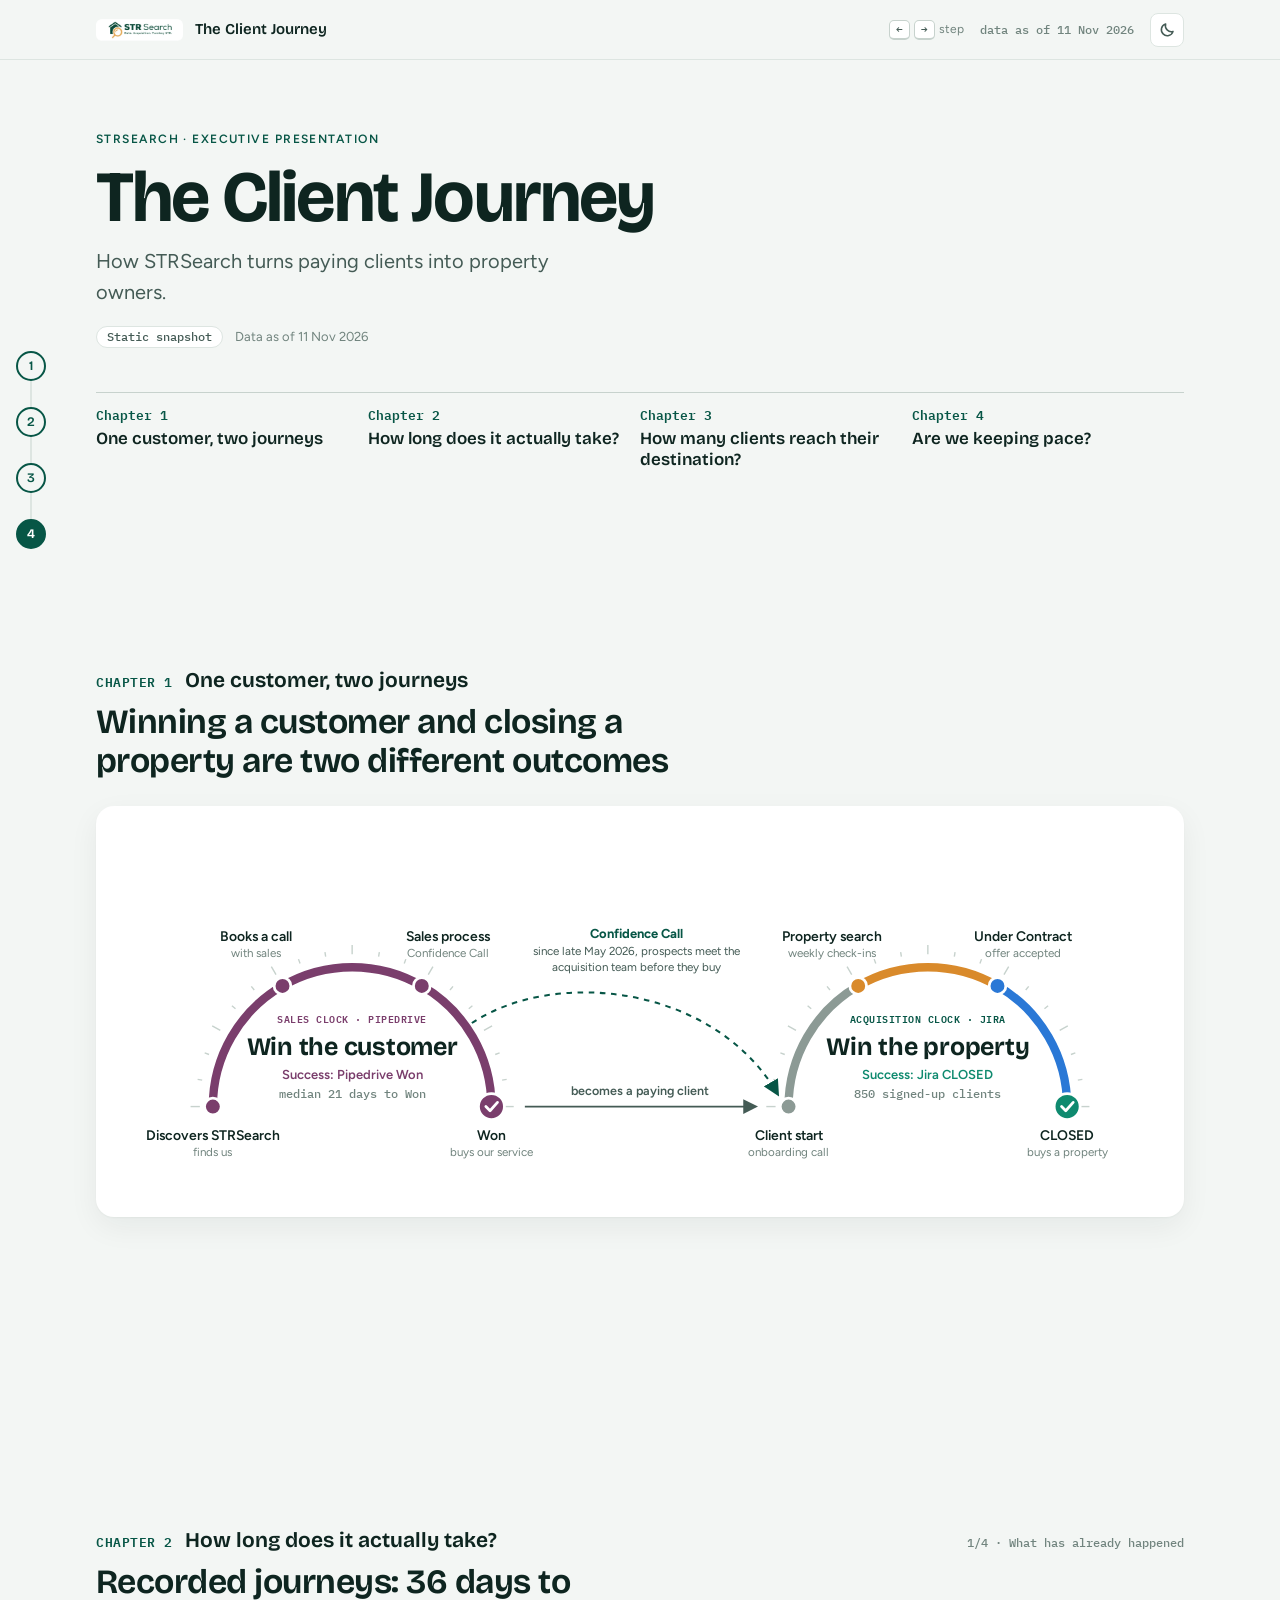
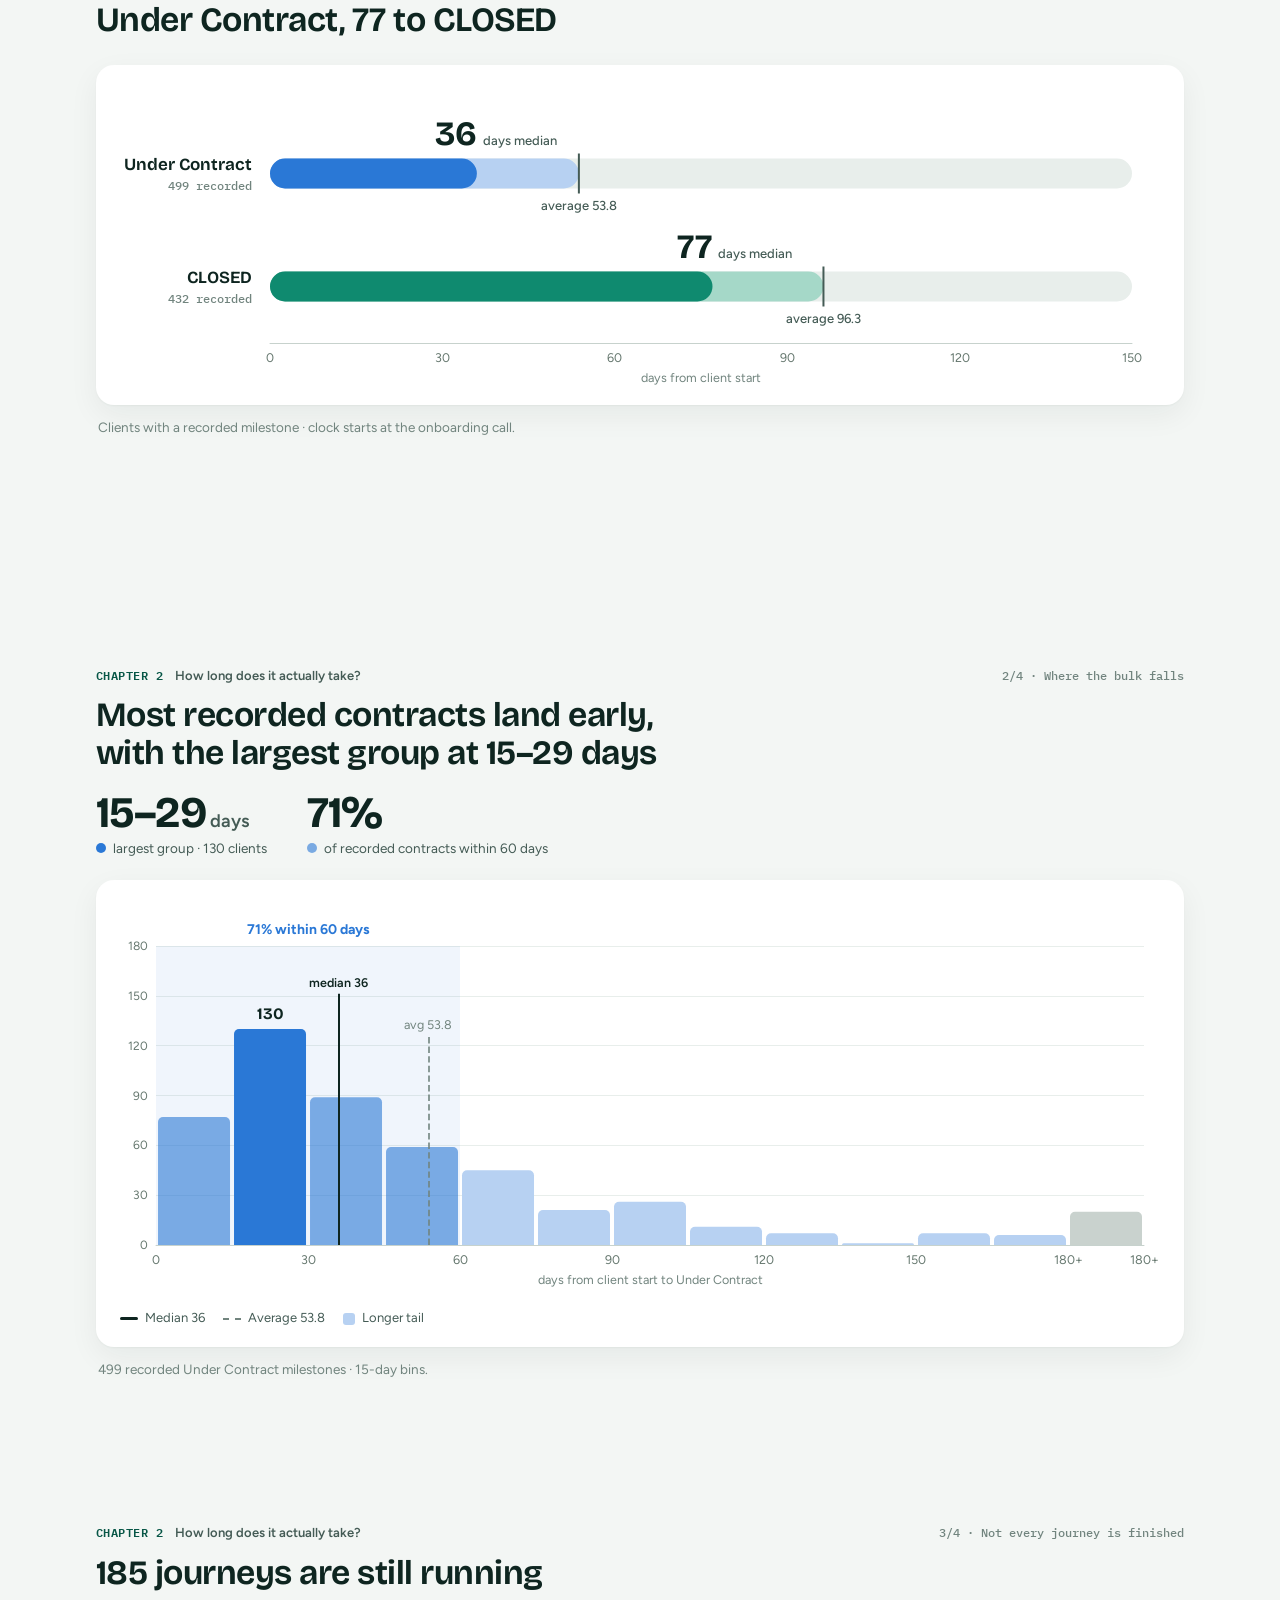
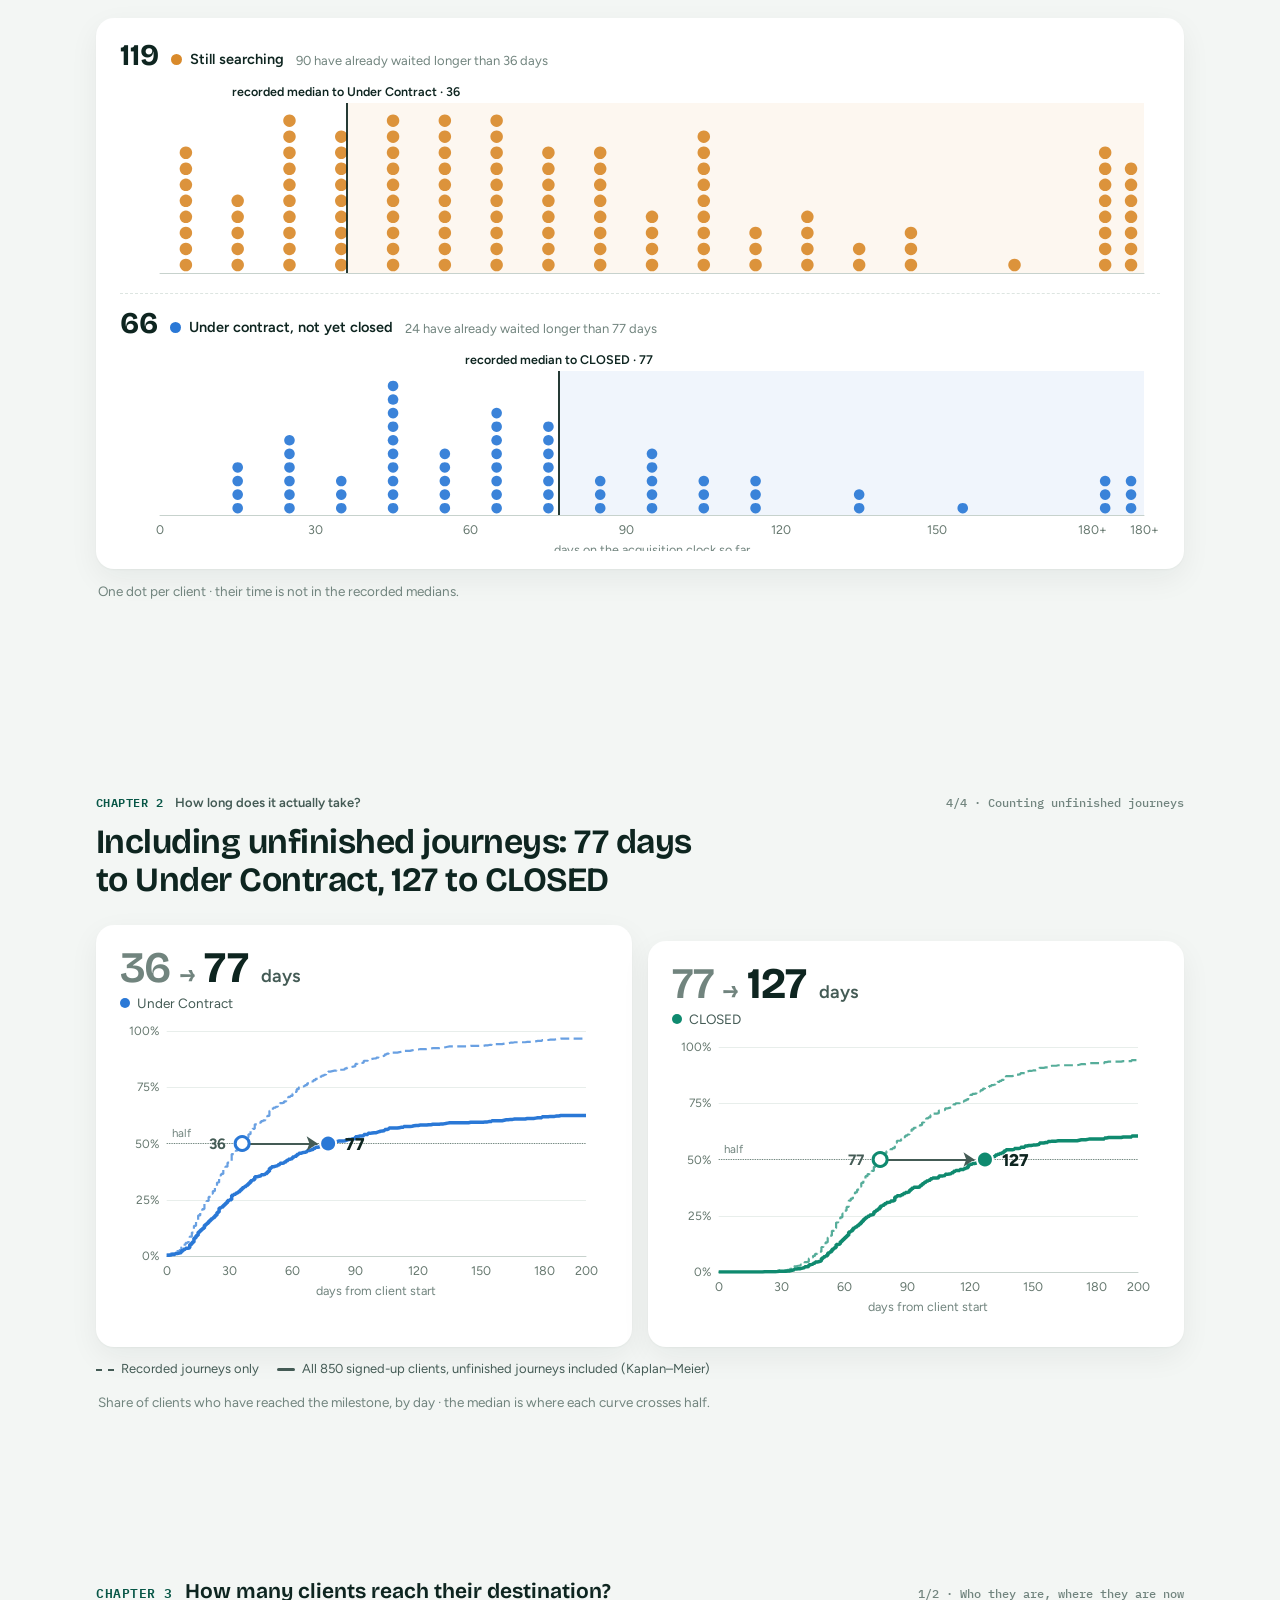
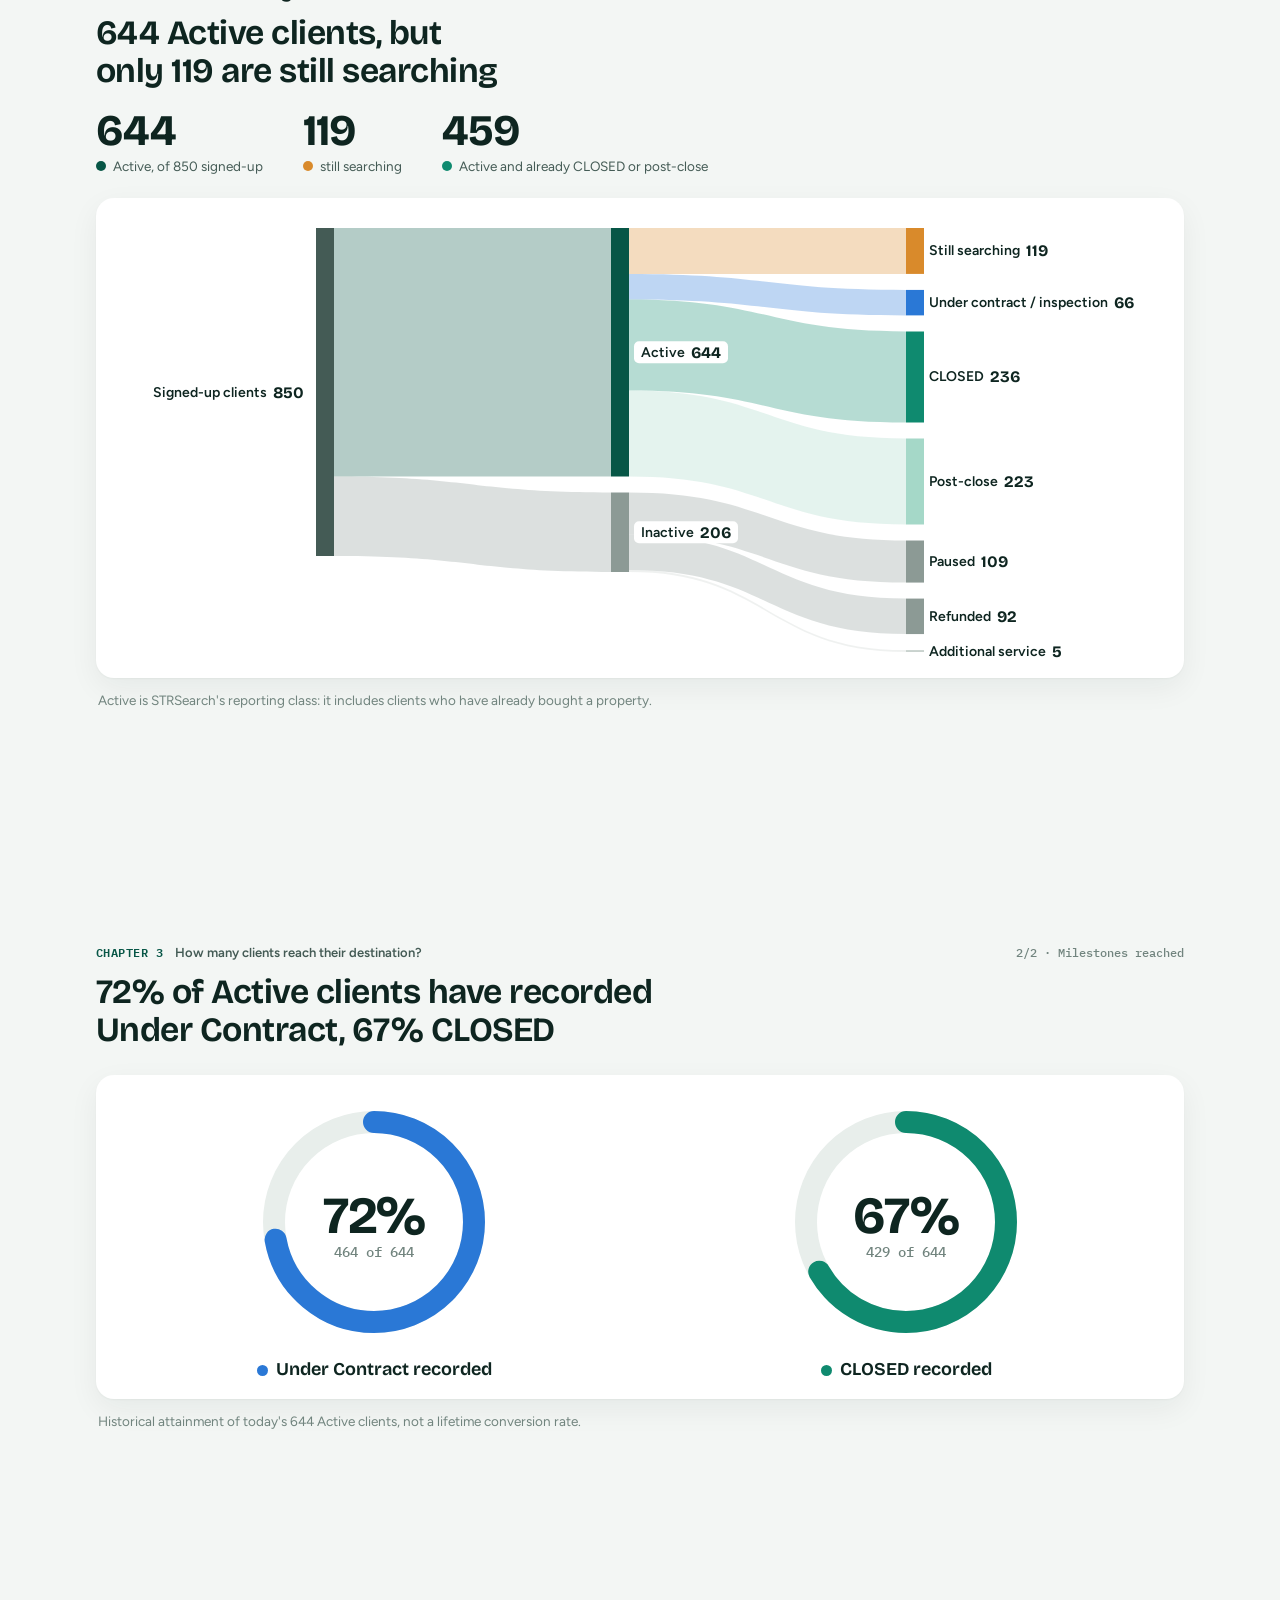
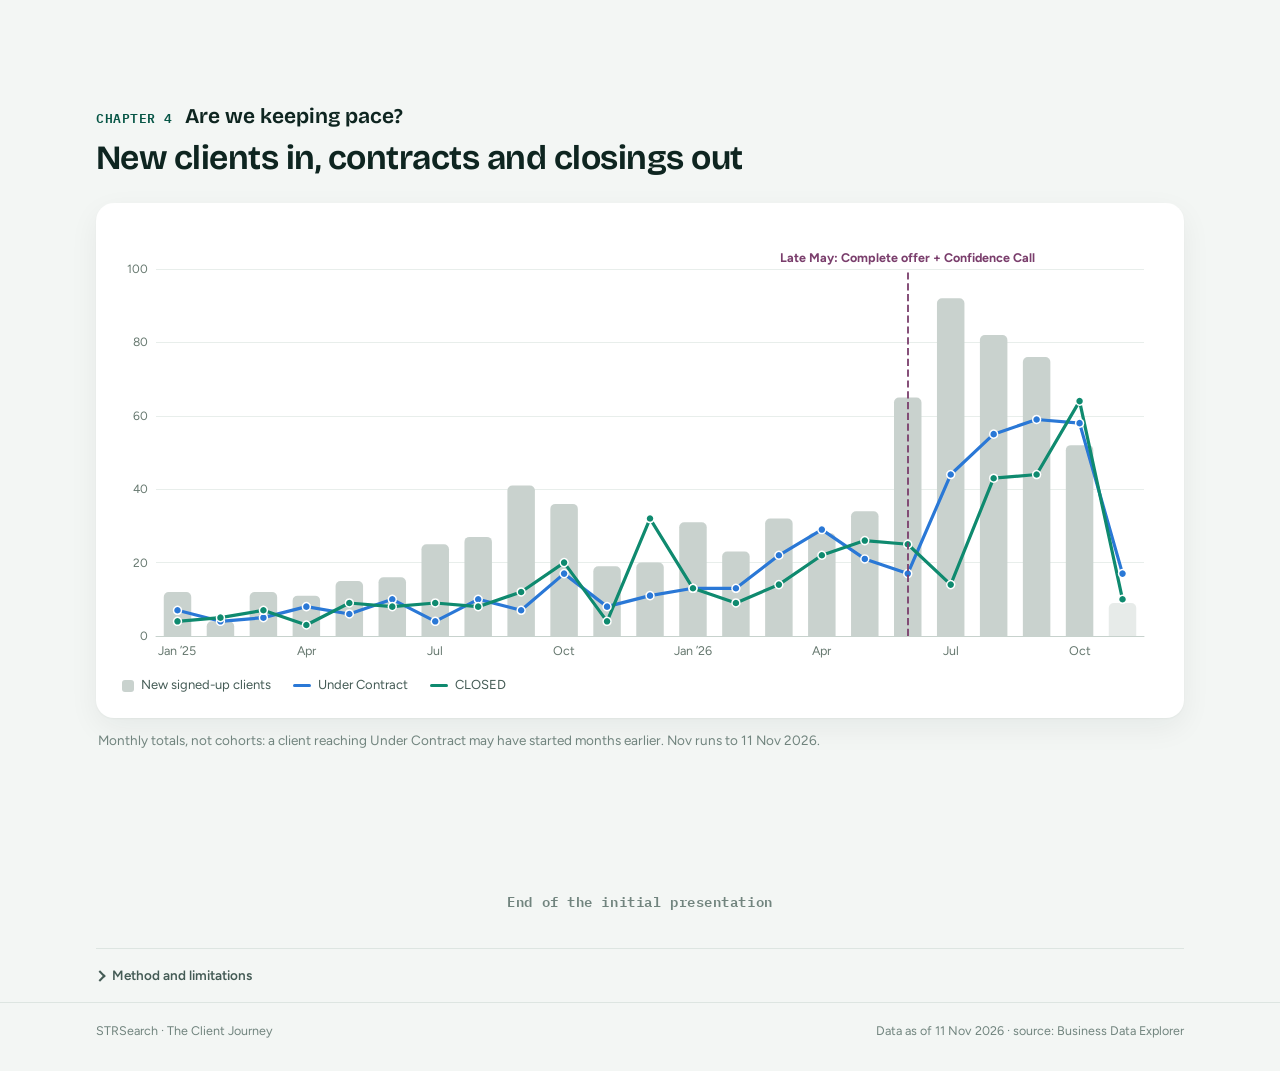
==== commit cc143629: "Rebuild as "The Client Journey": a visual presentation on the Explorer's original figures Four chapt" ====
--- a/docs/index.html
+++ b/docs/index.html
@@ -3,37 +3,42 @@
 <head>
   <meta charset="utf-8">
   <meta name="viewport" content="width=device-width, initial-scale=1, viewport-fit=cover">
-  <title>STRSearch Executive Performance Report</title>
+  <title>STRSearch Client Journey</title>
   <meta name="claude:viewport-fit-sides" content="cover">
-  <meta name="description" content="How quickly STRSearch clients reach Under Contract and CLOSED, how many get there, and whether acquisition output is keeping pace with new clients.">
+  <meta name="description" content="How STRSearch turns paying clients into property owners: the sales and acquisition clocks, time to Under Contract and CLOSED, milestone attainment and monthly flow.">
   <meta name="robots" content="noindex, nofollow">
   <link rel="icon" href="assets/img/strsearch-logo.webp">
   <link rel="preconnect" href="https://fonts.googleapis.com">
   <link rel="preconnect" href="https://fonts.gstatic.com" crossorigin>
-  <link rel="stylesheet" href="https://fonts.googleapis.com/css2?family=Inter:wght@400;500;600;700&family=Space+Grotesk:wght@500;600&display=swap">
-  <link rel="stylesheet" href="assets/css/report.css">
-  <script>try { var t = localStorage.getItem('exr-theme'); if (t) document.documentElement.setAttribute('data-theme', t); } catch (e) {}</script>
+  <link rel="stylesheet" href="https://fonts.googleapis.com/css2?family=Bricolage+Grotesque:opsz,wght@12..96,500..800&family=Figtree:wght@400;500;600;700&family=IBM+Plex+Mono:wght@500;600&display=swap">
+  <link rel="stylesheet" href="assets/css/story.css">
+  <script>try { var t = localStorage.getItem('cj-theme'); if (t) document.documentElement.setAttribute('data-theme', t); } catch (e) {}</script>
 </head>
 <body>
   <a class="visually-hidden" href="#main">Skip to content</a>
   <header class="top">
-    <div class="wrap">
-      <a class="brand" href="#journey" aria-label="Back to the summary"><img src="assets/img/strsearch-logo.webp" alt="STR Search" width="90" height="26"><span>Executive Report</span></a>
-      <nav class="nav" id="nav" aria-label="Sections"><a href="#journey">Overview</a><a href="#clocks">Two clocks</a></nav>
+    <div class="stage">
+      <a class="brand" href="#top" aria-label="Back to the start"><img src="assets/img/strsearch-logo.webp" alt="STR Search" width="80" height="22"><span>The Client Journey</span></a>
+      <span class="spacer"></span>
+      <span class="keys" aria-hidden="true"><kbd>←</kbd><kbd>→</kbd> step</span>
+      <span class="snap" id="snap">snapshot</span>
       <button class="theme-btn" id="themeBtn" type="button" aria-label="Switch light or dark mode"><svg viewBox="0 0 20 20" fill="none" stroke="currentColor" stroke-width="1.8" stroke-linecap="round" stroke-linejoin="round"><path d="M16.5 12.2A7 7 0 017.8 3.5a7 7 0 108.7 8.7z"/></svg></button>
     </div>
+    <div class="progress" id="progress"></div>
   </header>
+  <nav class="rail" id="rail" aria-label="Chapters"></nav>
   <main id="main"></main>
-  <footer class="foot"><div class="wrap"><span>STRSearch · Executive Performance Report · aggregates from Jira and Pipedrive</span><span id="foot-asof"></span></div></footer>
+  <footer class="foot"><div class="stage"><span>STRSearch · The Client Journey</span><span id="foot-asof"></span></div></footer>
 
   <script src="assets/vendor/echarts-5.5.0.min.js"></script>
-  <script src="data/report-data.js"></script>
-  <script src="assets/js/core.js"></script>
-  <script src="assets/js/stories/journey.js"></script>
-  <script src="assets/js/stories/speed.js"></script>
-  <script src="assets/js/stories/progression.js"></script>
-  <script src="assets/js/stories/throughput.js"></script>
-  <script src="assets/js/stories/notes.js"></script>
+  <script src="data/story-data.js"></script>
+  <script src="assets/js/story.js"></script>
+  <script src="assets/js/chapters/clocks.js"></script>
+  <script src="assets/js/chapters/speed.js"></script>
+  <script src="assets/js/chapters/outcomes.js"></script>
+  <script src="assets/js/chapters/pace.js"></script>
+  <script src="assets/js/chapters/method.js"></script>
   <script src="assets/js/app.js"></script>
+  <script>document.getElementById('snap').textContent = 'data as of ' + S.date(S.data.meta.asof);</script>
 </body>
 </html>
--- a/docs/assets/css/story.css
+++ b/docs/assets/css/story.css
@@ -0,0 +1,240 @@
+/* The Client Journey: a visually led presentation.
+   Layout: one stage column (max 1120px) of "scenes", each a slide-like block (eyebrow + one-line headline + one hero visual).
+   A slim journey rail on the left tracks the four chapters. Arrow keys step between scenes.
+   Colour carries meaning everywhere: plum = sales clock, deep green = acquisition clock,
+   amber = still searching, blue = Under Contract, green = CLOSED, grey = inactive / context.
+   Milestone palette validated with the dataviz validator (light on #ffffff, dark on #131c19). */
+
+:root {
+  color-scheme: light;
+  --bg: #f3f6f4; --surface: #ffffff; --surface-2: #f6f9f7;
+  --ink: #0e2520; --ink-2: #445b55; --muted: #71847e;
+  --line: #dde5e1; --line-2: #c7d2cd;
+  --sales: #7a3e6c; --sales-2: #ecdbe7;
+  --acq: #075646; --acq-2: #d5e8e1;
+  --uc: #2a78d6; --uc-2: #b7d1f2;
+  --closed: #0f8a6f; --closed-2: #a5d8c8;
+  --wait: #d98a2b; --wait-2: #f2cf9e;
+  --hold: #8c9a95; --hold-2: #c9d2ce;
+  --grid: #e8eeeb; --axis: #c7d2cd; --label: #66786f;
+  --focus: #2a78d6;
+  --shadow: 0 1px 2px rgba(10, 40, 34, .04), 0 10px 30px rgba(10, 40, 34, .06);
+  --f-display: "Bricolage Grotesque", "Figtree", system-ui, sans-serif;
+  --f-body: "Figtree", system-ui, -apple-system, "Segoe UI", sans-serif;
+  --f-mono: "IBM Plex Mono", ui-monospace, "SFMono-Regular", Menlo, monospace;
+  --stage: 1120px;
+  --head: 60px;
+}
+@media (prefers-color-scheme: dark) {
+  :root:not([data-theme="light"]) {
+    color-scheme: dark;
+    --bg: #0c1412; --surface: #131c19; --surface-2: #17221e;
+    --ink: #e8f1ed; --ink-2: #b5c4be; --muted: #8b9b95;
+    --line: #24302c; --line-2: #34423d;
+    --sales: #c46fb4; --sales-2: #3a2235;
+    --acq: #3fb08f; --acq-2: #163a30;
+    --uc: #3987e5; --uc-2: #23426a;
+    --closed: #1b9a7c; --closed-2: #1a4f41;
+    --wait: #c98500; --wait-2: #5a4212;
+    --hold: #7f8d88; --hold-2: #36423e;
+    --grid: #1f2a26; --axis: #34423d; --label: #8b9b95;
+    --focus: #5596ea;
+    --shadow: 0 1px 2px rgba(0, 0, 0, .35), 0 10px 30px rgba(0, 0, 0, .25);
+  }
+}
+:root[data-theme="dark"] {
+  color-scheme: dark;
+  --bg: #0c1412; --surface: #131c19; --surface-2: #17221e;
+  --ink: #e8f1ed; --ink-2: #b5c4be; --muted: #8b9b95;
+  --line: #24302c; --line-2: #34423d;
+  --sales: #c46fb4; --sales-2: #3a2235;
+  --acq: #3fb08f; --acq-2: #163a30;
+  --uc: #3987e5; --uc-2: #23426a;
+  --closed: #1b9a7c; --closed-2: #1a4f41;
+  --wait: #c98500; --wait-2: #5a4212;
+  --hold: #7f8d88; --hold-2: #36423e;
+  --grid: #1f2a26; --axis: #34423d; --label: #8b9b95;
+  --focus: #5596ea;
+  --shadow: 0 1px 2px rgba(0, 0, 0, .35), 0 10px 30px rgba(0, 0, 0, .25);
+}
+
+* { box-sizing: border-box; }
+html { scroll-behavior: smooth; scroll-padding-top: var(--head); }
+@media (min-width: 1000px) and (min-height: 700px) and (prefers-reduced-motion: no-preference) { html { scroll-snap-type: y proximity; } }
+@media (prefers-reduced-motion: reduce) { html { scroll-behavior: auto; } }
+body { margin: 0; background: var(--bg); color: var(--ink); font: 400 16px/1.55 var(--f-body); -webkit-font-smoothing: antialiased; }
+body::before { content: ""; position: fixed; inset: 0 0 auto; height: env(safe-area-inset-top, 0px); z-index: 40; background: var(--surface); }
+.stage { max-width: var(--stage); margin: 0 auto; padding-left: max(16px, env(safe-area-inset-left, 0px)); padding-right: max(16px, env(safe-area-inset-right, 0px)); }
+a { color: var(--acq); }
+:focus-visible { outline: 2px solid var(--focus); outline-offset: 3px; border-radius: 4px; }
+.num { font-variant-numeric: tabular-nums; }
+.visually-hidden { position: absolute; width: 1px; height: 1px; overflow: hidden; clip: rect(0 0 0 0); white-space: nowrap; }
+
+/* ---------- header */
+.top { position: sticky; top: env(safe-area-inset-top, 0px); z-index: 30; height: var(--head); background: color-mix(in srgb, var(--bg) 88%, transparent); backdrop-filter: blur(10px); border-bottom: 1px solid var(--line); }
+.top .stage { height: 100%; display: flex; align-items: center; gap: 16px; }
+.brand { display: flex; align-items: center; gap: 12px; text-decoration: none; color: var(--ink); min-width: 0; }
+.brand img { height: 22px; width: auto; }
+.brand span { font: 600 15px/1 var(--f-display); white-space: nowrap; }
+.top .spacer { flex: 1; }
+.snap { font: 500 12px/1 var(--f-mono); color: var(--muted); white-space: nowrap; }
+.keys { display: inline-flex; align-items: center; gap: 4px; font-size: 12px; color: var(--muted); }
+.keys kbd { font: 500 11px/1 var(--f-mono); border: 1px solid var(--line-2); border-bottom-width: 2px; border-radius: 5px; padding: 3px 6px; background: var(--surface); color: var(--ink-2); }
+.theme-btn { flex: none; width: 34px; height: 34px; border-radius: 8px; border: 1px solid var(--line); background: var(--surface); color: var(--ink-2); cursor: pointer; display: grid; place-items: center; }
+.theme-btn svg { width: 17px; height: 17px; }
+.progress { position: absolute; left: 0; bottom: -1px; height: 2px; width: 100%; transform-origin: left; transform: scaleX(0); background: var(--acq); }
+@media (max-width: 760px) { .keys, .snap { display: none; } }
+
+/* ---------- journey rail */
+.rail { position: fixed; left: max(14px, calc((100vw - var(--stage)) / 2 - 64px)); top: 50%; transform: translateY(-50%); z-index: 20; display: none; }
+@media (min-width: 1260px) { .rail { display: block; } }
+.rail ol { list-style: none; margin: 0; padding: 0; display: grid; gap: 26px; position: relative; }
+.rail ol::before { content: ""; position: absolute; left: 14px; top: 14px; bottom: 14px; width: 2px; background: var(--line); }
+.rail li { position: relative; }
+.rail a { display: flex; align-items: center; gap: 10px; text-decoration: none; color: var(--muted); }
+.rail .dot { width: 30px; height: 30px; border-radius: 50%; display: grid; place-items: center; background: var(--bg); border: 2px solid var(--line-2); font: 600 13px/1 var(--f-display); color: var(--muted); position: relative; z-index: 1; transition: background .2s, border-color .2s, color .2s; }
+.rail .lbl { font-size: 12.5px; font-weight: 500; white-space: nowrap; opacity: 0; transform: translateX(-4px); transition: opacity .2s, transform .2s; pointer-events: none; background: var(--surface); padding: 3px 8px; border-radius: 6px; box-shadow: var(--shadow); }
+.rail a:hover .lbl, .rail a:focus-visible .lbl { opacity: 1; transform: none; }
+.rail li.on .dot { background: var(--acq); border-color: var(--acq); color: var(--surface); }
+.rail li.done .dot { border-color: var(--acq); color: var(--acq); }
+
+/* ---------- opening */
+.opening { padding-block: 72px 40px; }
+.kicker { font: 600 12px/1.3 var(--f-body); letter-spacing: .12em; text-transform: uppercase; color: var(--acq); }
+h1 { font: 700 clamp(40px, 6vw, 72px)/0.98 var(--f-display); letter-spacing: -.025em; margin: 14px 0 14px; color: var(--ink); }
+.opening .sub { font-size: clamp(17px, 1.6vw, 20px); color: var(--ink-2); margin: 0; max-width: 40ch; }
+.opening .meta { margin-top: 18px; display: flex; flex-wrap: wrap; gap: 8px 12px; align-items: center; font-size: 13px; color: var(--muted); }
+.tag { display: inline-flex; align-items: center; gap: 6px; padding: 4px 10px; border-radius: 999px; background: var(--surface); border: 1px solid var(--line); font: 500 12px/1 var(--f-mono); color: var(--ink-2); }
+.agenda { list-style: none; padding: 0; margin: 44px 0 0; display: grid; grid-template-columns: repeat(4, minmax(0, 1fr)); gap: 0; border-top: 1px solid var(--line-2); }
+@media (max-width: 860px) { .agenda { grid-template-columns: repeat(2, minmax(0, 1fr)); } }
+.agenda a { display: grid; gap: 6px; padding: 16px 16px 4px 0; text-decoration: none; color: var(--ink); }
+.agenda .n { font: 600 13px/1 var(--f-mono); color: var(--acq); }
+.agenda .t { font: 600 17px/1.25 var(--f-display); }
+.agenda a:hover .t { color: var(--acq); }
+
+/* ---------- scenes */
+.scene { padding-block: 64px 48px; scroll-snap-align: start; display: flex; flex-direction: column; justify-content: center; }
+.scene > .stage { width: 100%; }
+@media (min-width: 1000px) and (min-height: 700px) { .scene { min-height: calc(100svh - var(--head)); } }
+.sh { display: grid; gap: 10px; margin-bottom: 26px; }
+.sh-top { display: flex; flex-wrap: wrap; align-items: baseline; gap: 6px 12px; font-size: 13px; color: var(--muted); }
+.sh-ch { font: 600 12px/1 var(--f-mono); letter-spacing: .04em; color: var(--acq); text-transform: uppercase; }
+.sh-ct { font-weight: 600; color: var(--ink-2); }
+.sh-step { font: 500 12px/1 var(--f-mono); color: var(--muted); margin-left: auto; }
+.sh h2 { margin: 0; font: 650 clamp(24px, 2.7vw, 34px)/1.12 var(--f-display); letter-spacing: -.015em; color: var(--ink); max-width: 30ch; text-wrap: balance; }
+.scene.first .sh-ct { font: 650 clamp(18px, 1.7vw, 21px)/1.2 var(--f-display); color: var(--ink); }
+.scene.first .sh-ch { font-size: 13px; }
+
+.board { background: var(--surface); border-radius: 18px; box-shadow: var(--shadow); padding: 22px 24px 18px; min-width: 0; }
+.board + .board { margin-top: 16px; }
+.cap { margin: 12px 2px 0; font-size: 13.5px; color: var(--muted); }
+.cap b { color: var(--ink-2); font-weight: 600; }
+.chart { width: 100%; height: 360px; }
+.chart.h-xl { height: 440px; }
+.chart.h-l { height: 400px; }
+.chart.h-m { height: 300px; }
+.chart.h-s { height: 210px; }
+.chart.h-xs { height: 180px; }
+
+.legend { display: flex; flex-wrap: wrap; gap: 6px 18px; font-size: 13px; color: var(--ink-2); margin-top: 6px; }
+.legend span, .legend button { display: inline-flex; align-items: center; gap: 7px; }
+.legend button { font: inherit; color: inherit; background: none; border: 0; padding: 4px 2px; cursor: pointer; border-radius: 6px; }
+.legend button[aria-pressed="false"] { opacity: .4; }
+.legend i { width: 12px; height: 12px; border-radius: 3px; display: inline-block; }
+.legend i.line { height: 3px; width: 18px; border-radius: 2px; }
+.legend i.dash { height: 0; width: 18px; border-top: 2.5px dashed; border-radius: 0; background: none !important; }
+.legend i.dot { border-radius: 50%; }
+.legend i.ring { border-radius: 50%; background: none !important; border: 2.5px solid; }
+
+/* headline figures sitting above a visual */
+.figs { display: flex; flex-wrap: wrap; gap: 14px 40px; margin: -6px 0 22px; }
+.fig { display: grid; gap: 2px; }
+.fig .v { font: 700 clamp(30px, 3.4vw, 44px)/1 var(--f-display); letter-spacing: -.02em; color: var(--ink); }
+.fig .v small { font: 600 .42em var(--f-body); color: var(--ink-2); margin-left: 3px; letter-spacing: 0; }
+.fig .l { font-size: 13.5px; color: var(--ink-2); display: flex; align-items: center; gap: 7px; }
+.fig .l i { width: 10px; height: 10px; border-radius: 50%; display: inline-block; flex: none; }
+.fig.arrow .v { display: inline-flex; align-items: baseline; gap: 10px; }
+.fig.arrow .v .from { color: var(--muted); font-weight: 600; }
+.fig.arrow .v .to { color: var(--ink); }
+.fig.arrow .v .ar { font-size: .55em; color: var(--muted); }
+
+/* ---------- chapter 1: clocks */
+.clocks { position: relative; }
+.clocks svg { display: block; width: 100%; height: auto; overflow: visible; }
+.clk-track { fill: none; stroke-width: 9; stroke-linecap: round; }
+.clk-track.sales { stroke: var(--sales); }
+.clk-track.onb { stroke: var(--hold); }
+.clk-track.search { stroke: var(--wait); }
+.clk-track.contract { stroke: var(--uc); }
+.clk-ghost { fill: none; stroke: var(--line); stroke-width: 9; }
+.clk-tick { stroke: var(--line-2); stroke-width: 1.5; }
+.clk-dot { stroke: var(--surface); stroke-width: 3; }
+.clk-dot.sales { fill: var(--sales); }
+.clk-dot.onb { fill: var(--hold); }
+.clk-dot.search { fill: var(--wait); }
+.clk-dot.contract { fill: var(--uc); }
+.clk-dot.closed { fill: var(--closed); }
+.clk-check { fill: none; stroke: #fff; stroke-width: 3; stroke-linecap: round; stroke-linejoin: round; }
+.clk-st { font: 600 15px var(--f-body); fill: var(--ink); }
+.clk-sub { font: 400 12.5px var(--f-body); fill: var(--muted); }
+.clk-eyebrow { font: 600 11px var(--f-mono); letter-spacing: .05em; }
+.clk-eyebrow.sales { fill: var(--sales); }
+.clk-eyebrow.acq { fill: var(--acq); }
+.clk-title { font: 700 30px var(--f-display); fill: var(--ink); letter-spacing: -.01em; }
+.clk-win { font: 600 14px var(--f-body); }
+.clk-win.sales { fill: var(--sales); }
+.clk-win.acq { fill: var(--closed); }
+.clk-note { font: 500 12.5px var(--f-mono); fill: var(--muted); }
+.clk-hand { stroke: var(--ink-2); stroke-width: 2.5; stroke-linecap: round; }
+.clk-hub { fill: var(--ink-2); }
+.clk-link { fill: none; stroke: var(--ink-2); stroke-width: 2; }
+.clk-bridge { fill: none; stroke: var(--acq); stroke-width: 2.2; stroke-dasharray: 6 6; }
+.clk-head { fill: var(--ink-2); }
+.clk-head.acq { fill: var(--acq); }
+.clk-lab { font: 600 13.5px var(--f-body); fill: var(--ink-2); }
+.clk-bridge-t { font: 700 14px var(--f-body); fill: var(--acq); }
+.clk-bridge-s { font: 400 12.5px var(--f-body); fill: var(--ink-2); }
+.clk-mid { display: grid; justify-items: center; gap: 8px; padding: 10px 0 18px; text-align: center; font-size: 14px; color: var(--ink-2); }
+.clk-mid .arrow { font-size: 22px; color: var(--ink-2); line-height: 1; }
+.clk-mid .cc { border: 2px dashed var(--acq); border-radius: 12px; padding: 8px 12px; color: var(--ink-2); max-width: 34ch; }
+.clk-mid .cc b { color: var(--acq); }
+.outcome { display: grid; grid-template-columns: repeat(2, minmax(0, 1fr)); gap: 16px; margin-top: 8px; }
+.outcome div { display: flex; align-items: center; gap: 12px; padding: 14px 16px; border-radius: 14px; background: var(--surface-2); font-size: 15px; color: var(--ink-2); }
+.outcome b { font: 650 18px var(--f-display); color: var(--ink); }
+.outcome i { width: 14px; height: 14px; border-radius: 50%; flex: none; }
+@media (max-width: 640px) { .outcome { grid-template-columns: 1fr; } }
+
+/* ---------- small multiples */
+.duo { display: grid; grid-template-columns: repeat(2, minmax(0, 1fr)); gap: 16px; }
+@media (max-width: 860px) { .duo { grid-template-columns: 1fr; } }
+.lane-head { display: flex; flex-wrap: wrap; align-items: baseline; gap: 4px 12px; margin: 0 0 2px; }
+.lane-head .v { font: 700 30px/1 var(--f-display); color: var(--ink); }
+.lane-head .t { font-size: 14.5px; font-weight: 600; color: var(--ink); display: inline-flex; align-items: center; gap: 8px; }
+.lane-head .t i { width: 11px; height: 11px; border-radius: 50%; }
+.lane-head .s { font-size: 13px; color: var(--muted); }
+.lane + .lane { margin-top: 10px; padding-top: 14px; border-top: 1px dashed var(--line); }
+
+/* ---------- rings */
+.rings { display: grid; grid-template-columns: repeat(2, minmax(0, 1fr)); gap: 24px; align-items: start; }
+@media (max-width: 640px) { .rings { grid-template-columns: 1fr; } }
+.ring { display: grid; justify-items: center; gap: 12px; text-align: center; }
+.ring svg { width: min(250px, 70vw); height: auto; display: block; }
+.ring .bg { fill: none; stroke: var(--grid); }
+.ring .fg { fill: none; stroke-linecap: round; transform: rotate(-90deg); transform-origin: 50% 50%; }
+.ring .pct { font: 700 52px var(--f-display); fill: var(--ink); letter-spacing: -.02em; }
+.ring .of { font: 500 14px var(--f-mono); fill: var(--muted); }
+.ring .name { font: 650 18px/1.2 var(--f-display); color: var(--ink); display: inline-flex; align-items: center; gap: 8px; }
+.ring .name i { width: 11px; height: 11px; border-radius: 50%; }
+
+/* ---------- closing + method */
+.closing { padding-block: 36px 8px; text-align: center; font: 600 14px var(--f-mono); color: var(--muted); letter-spacing: .04em; }
+details.method { margin: 28px 0 0; border-top: 1px solid var(--line); }
+details.method > summary { cursor: pointer; list-style: none; padding: 16px 0; font-size: 13.5px; font-weight: 600; color: var(--ink-2); display: flex; align-items: center; gap: 8px; }
+details.method > summary::-webkit-details-marker { display: none; }
+details.method > summary::before { content: ""; width: 6px; height: 6px; border-right: 2px solid currentColor; border-bottom: 2px solid currentColor; transform: rotate(-45deg); transition: transform .15s; }
+details.method[open] > summary::before { transform: rotate(45deg); }
+details.method ul { margin: 0 0 20px; padding-left: 18px; columns: 2; column-gap: 44px; font-size: 13.5px; color: var(--ink-2); }
+details.method li { break-inside: avoid; margin-bottom: 8px; }
+@media (max-width: 800px) { details.method ul { columns: 1; } }
+footer.foot { border-top: 1px solid var(--line); padding-block: 18px 30px; font-size: 12.5px; color: var(--muted); }
+footer.foot .stage { display: flex; flex-wrap: wrap; gap: 6px 18px; justify-content: space-between; }
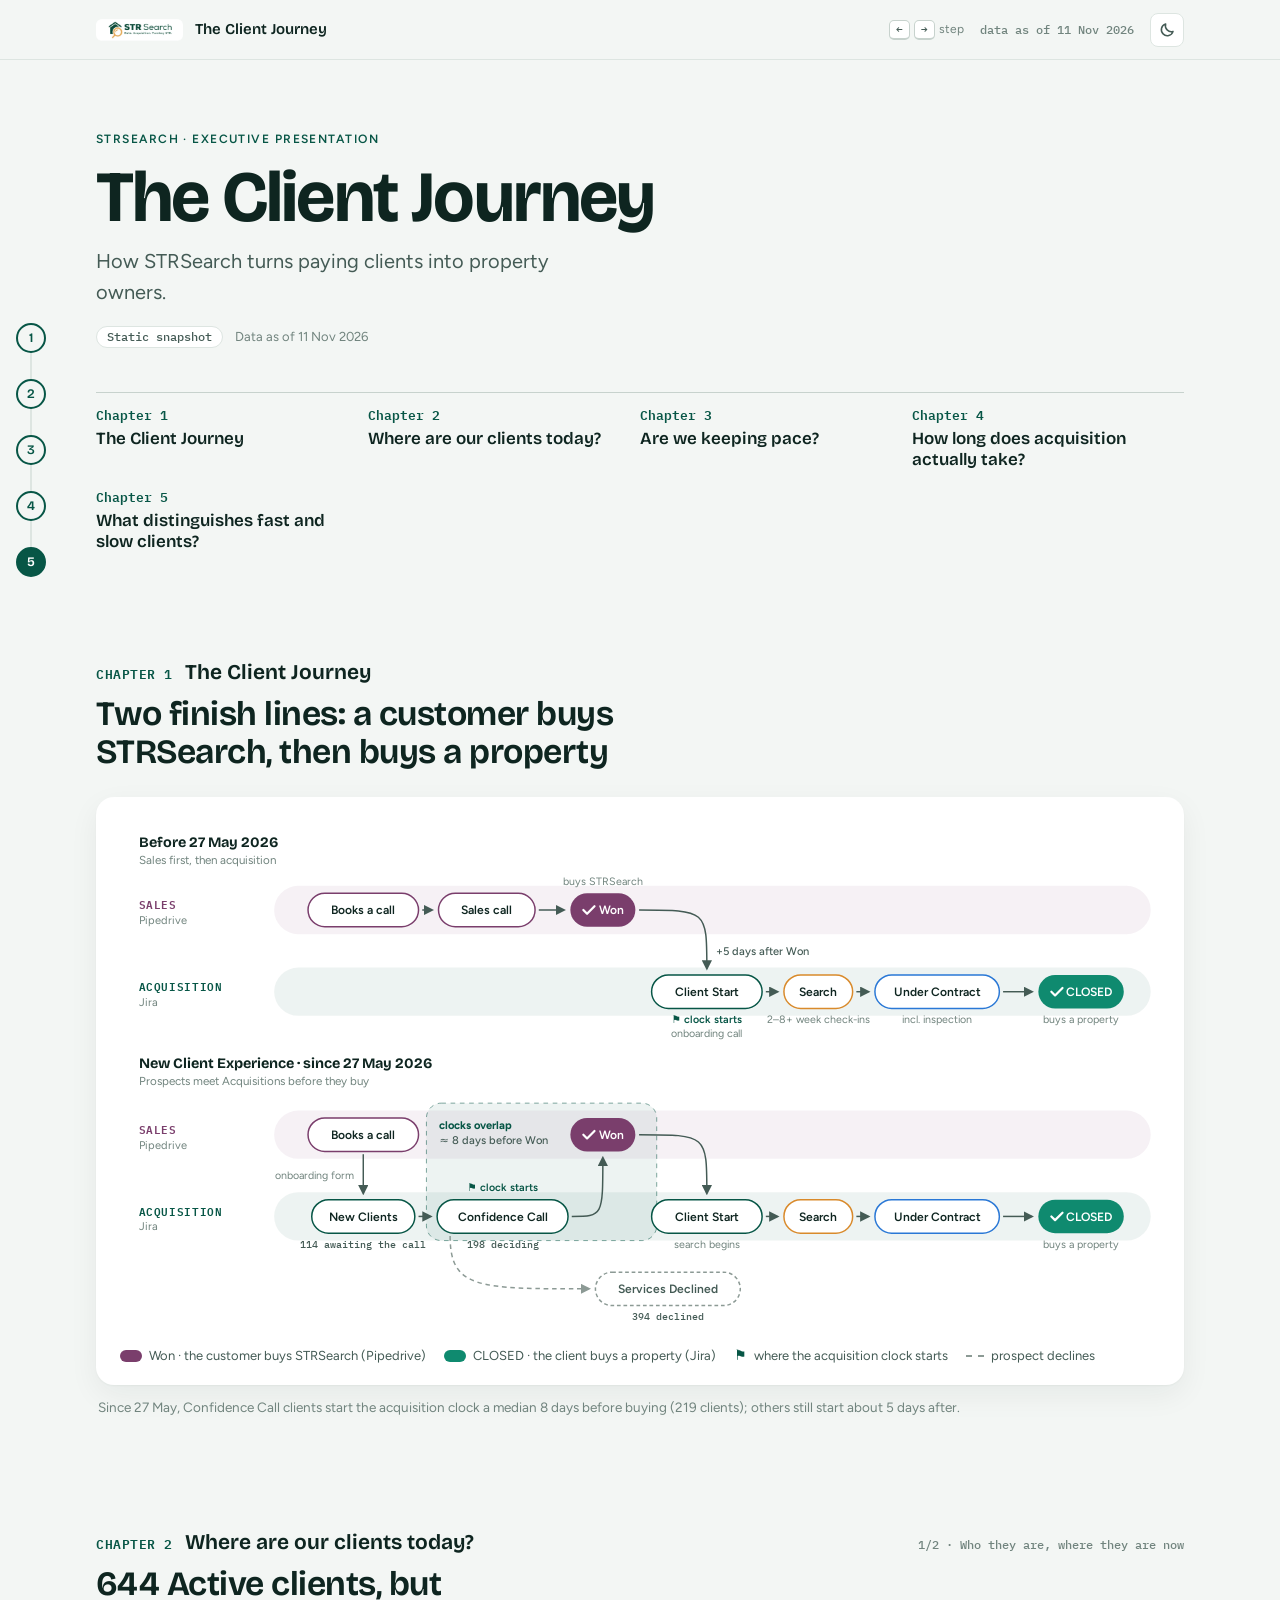
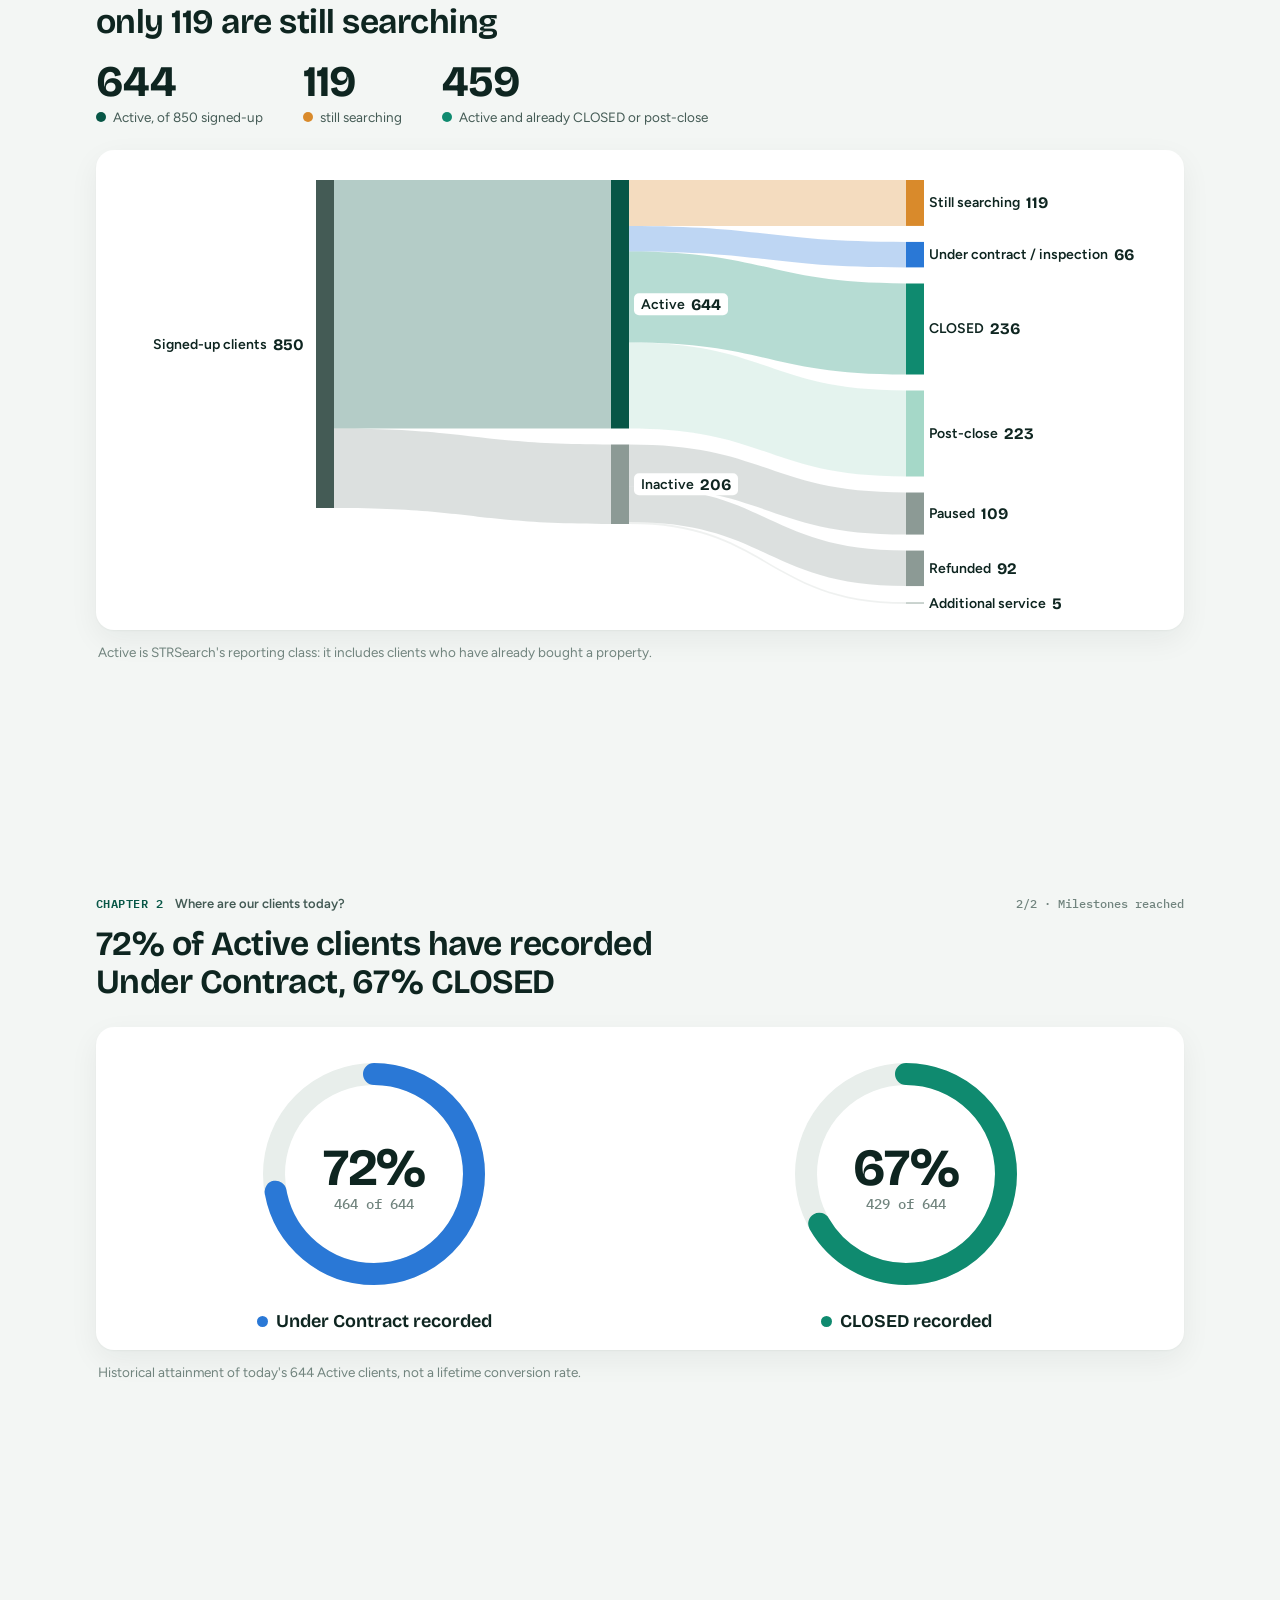
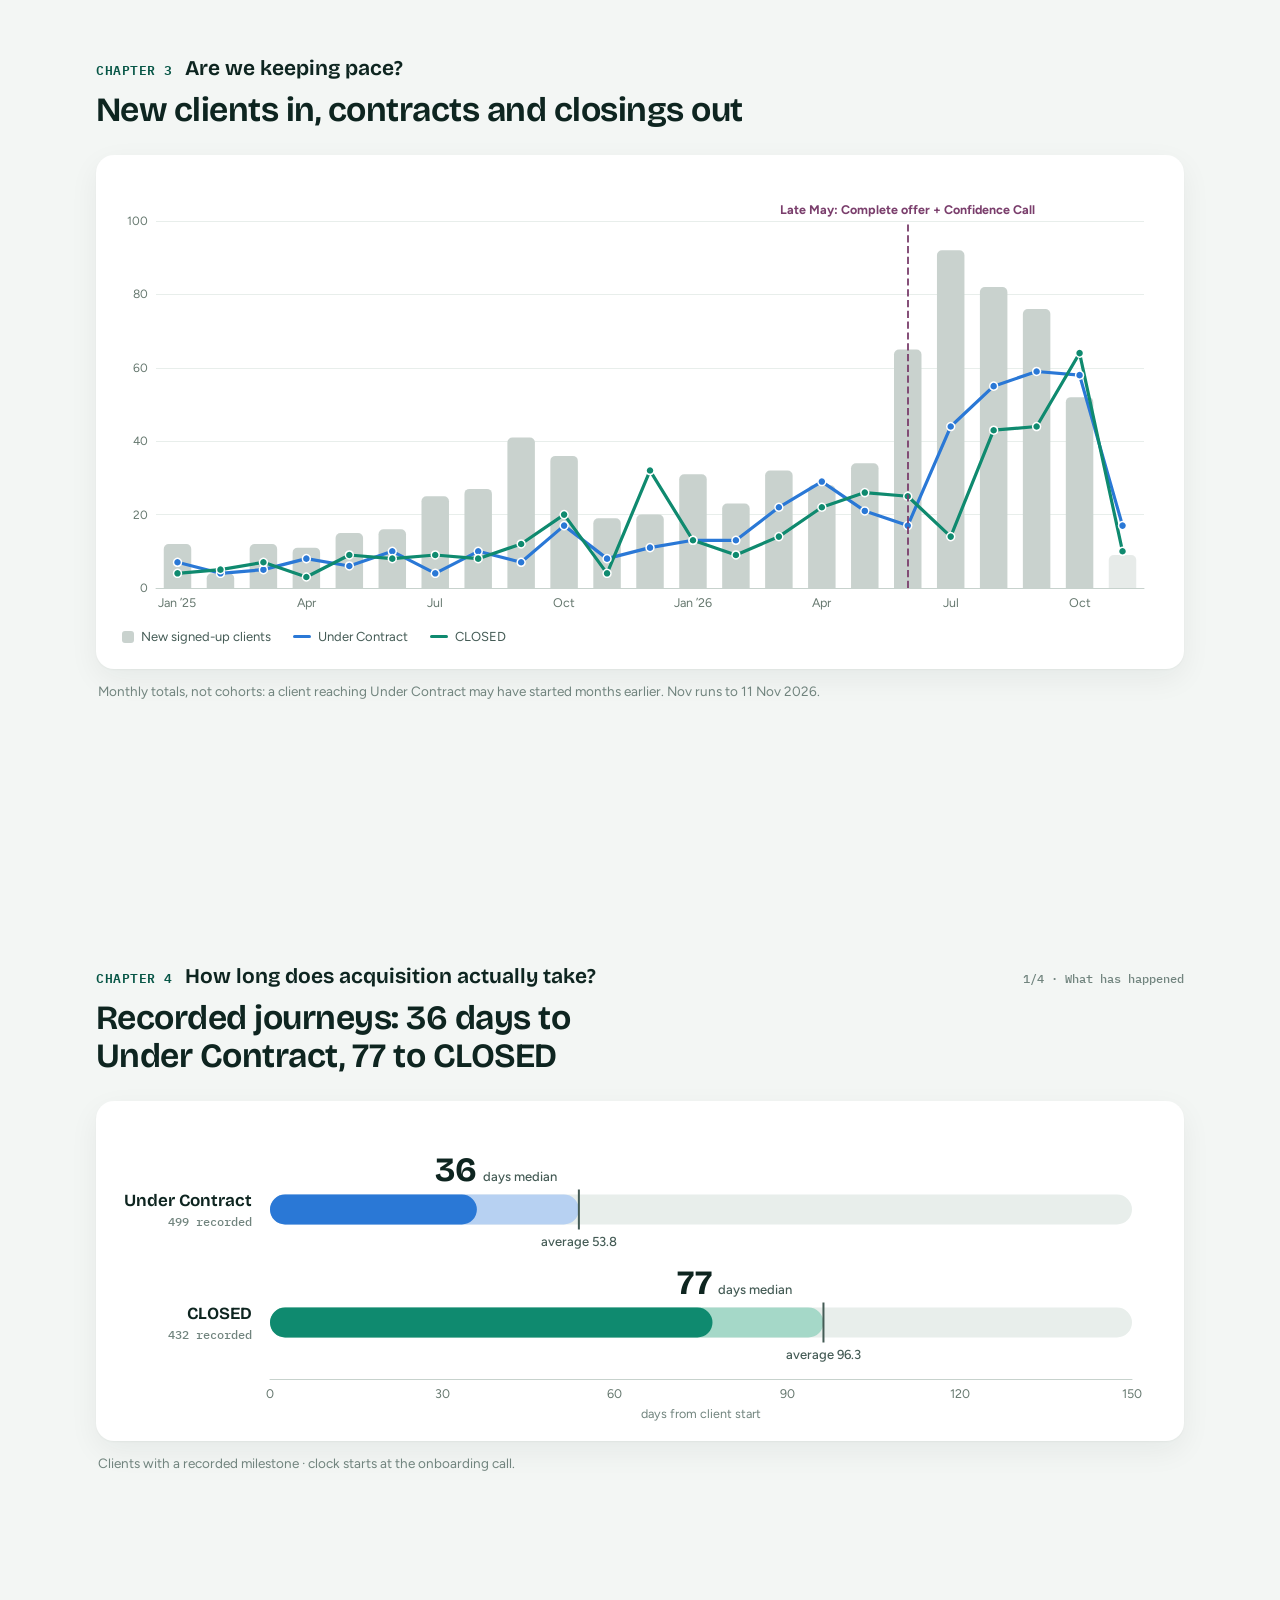
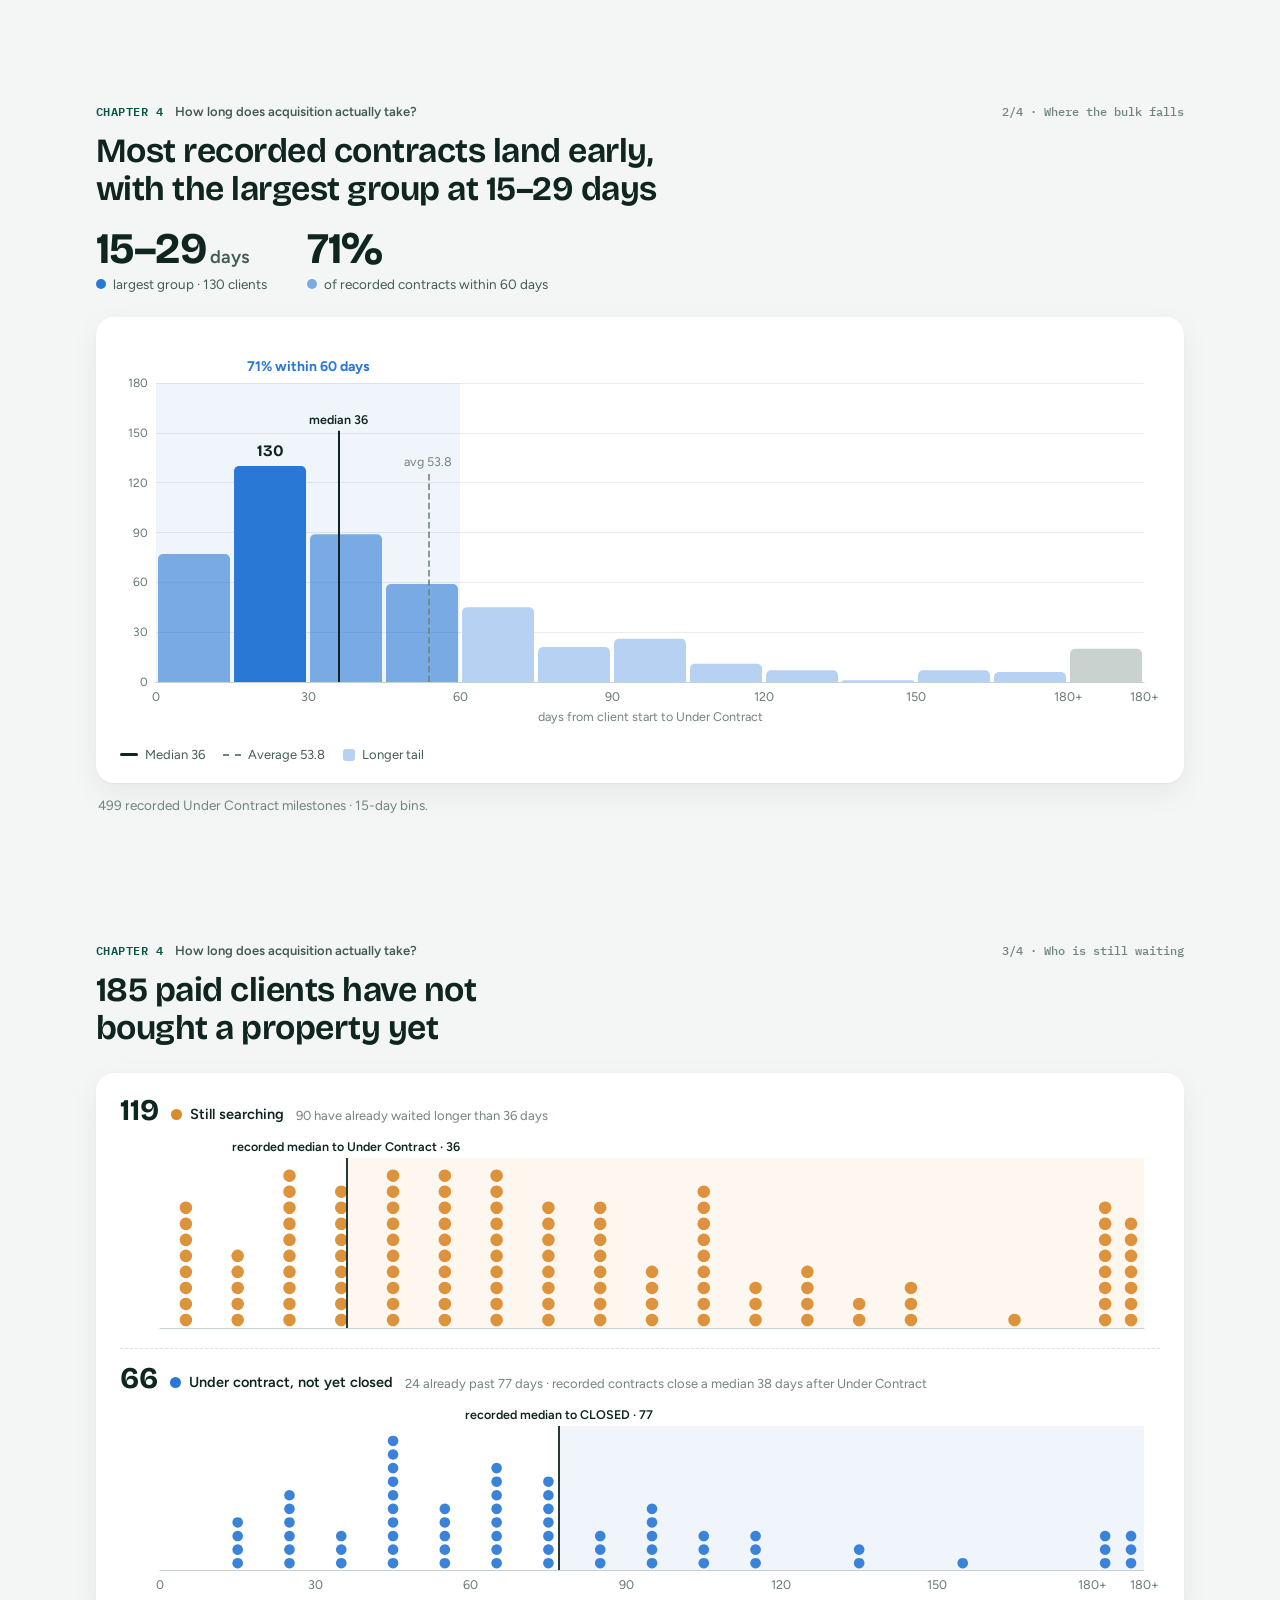
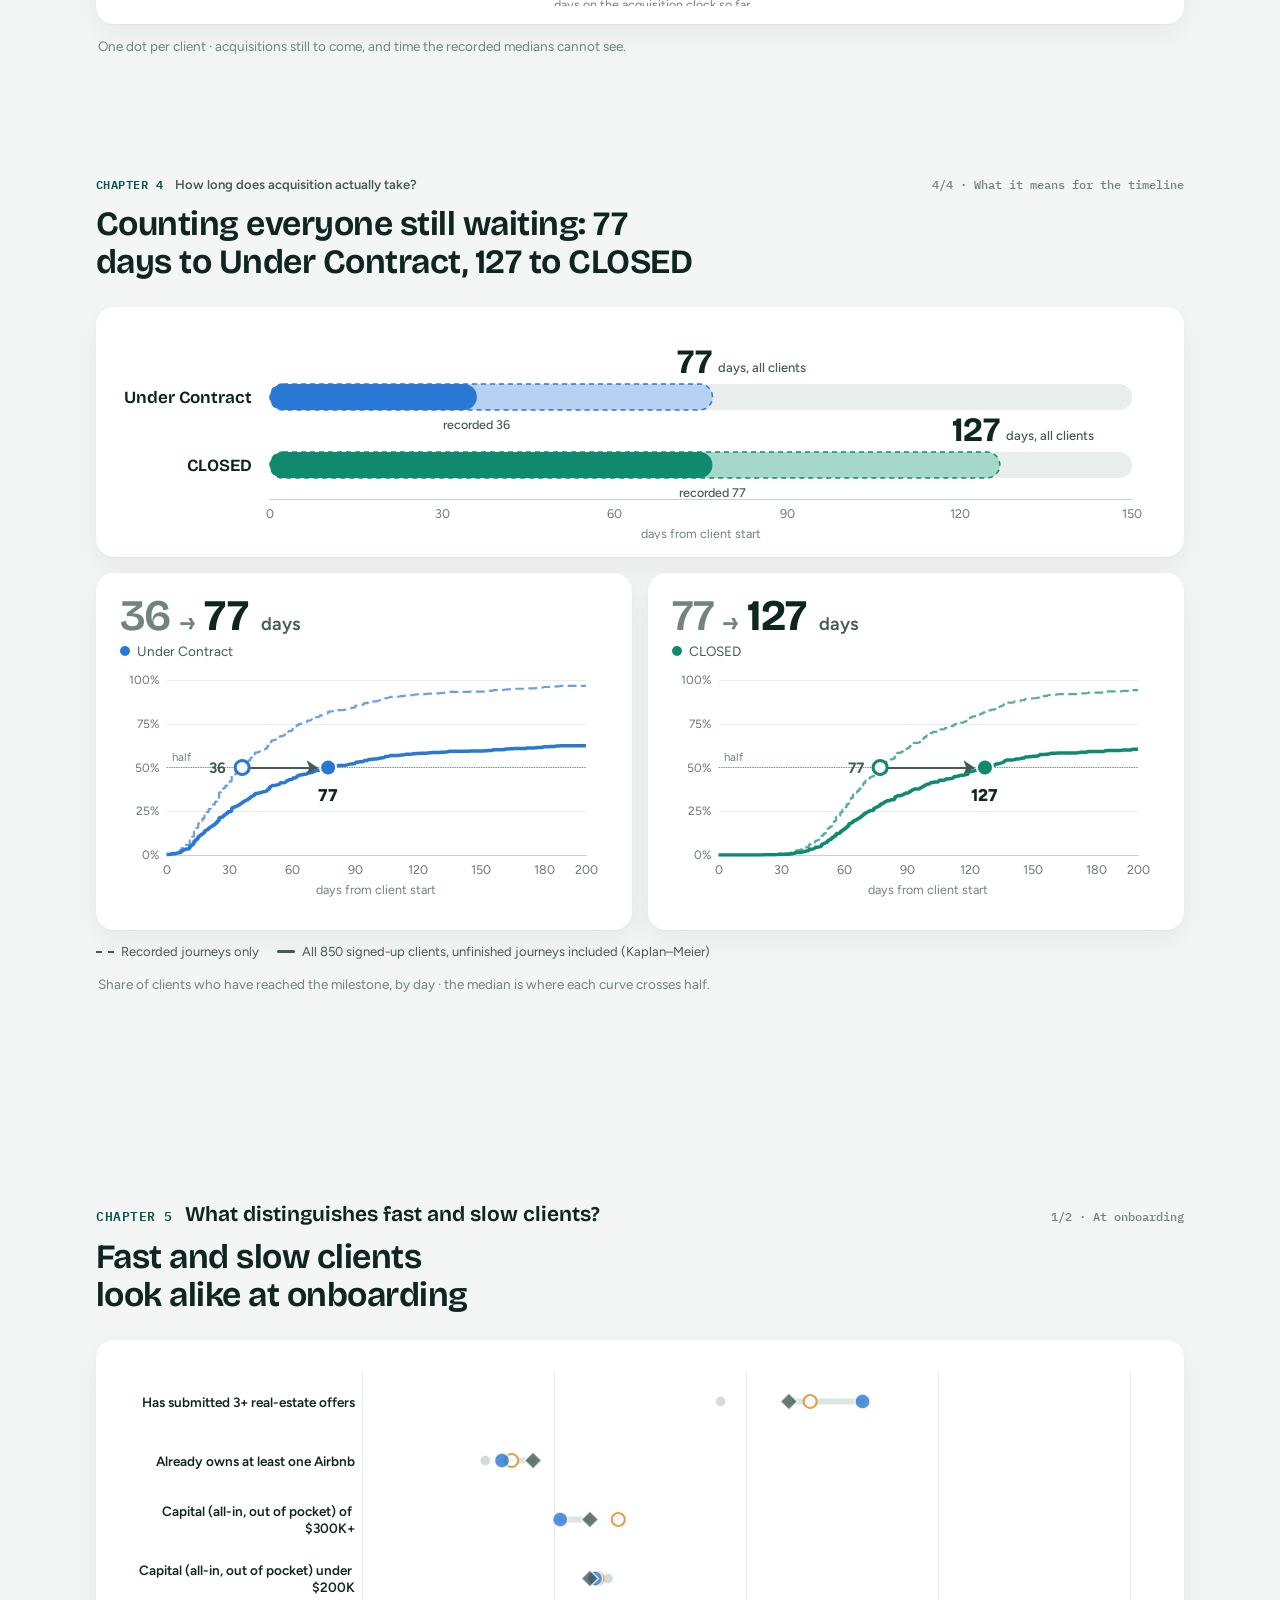
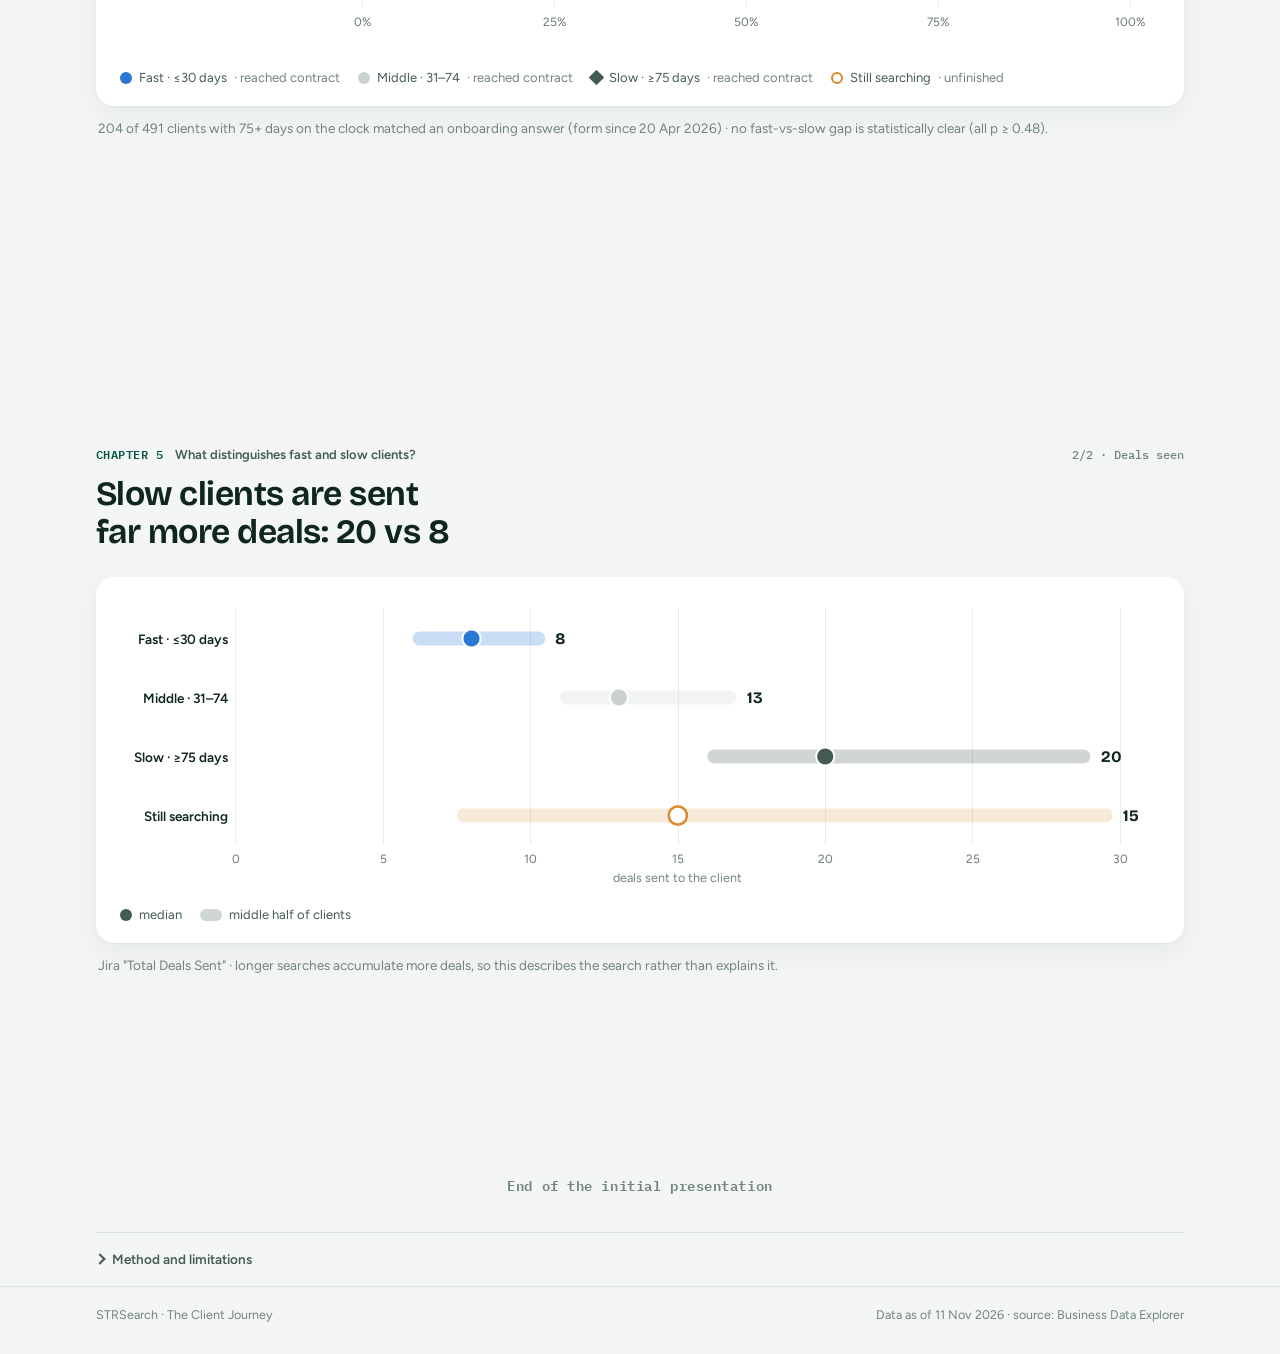
==== commit 01a75431: "Client Journey: route map, reordered chapters, fast vs slow comparison - Chapter 1 is now a two-lane" ====
--- a/docs/index.html
+++ b/docs/index.html
@@ -5,7 +5,7 @@
   <meta name="viewport" content="width=device-width, initial-scale=1, viewport-fit=cover">
   <title>STRSearch Client Journey</title>
   <meta name="claude:viewport-fit-sides" content="cover">
-  <meta name="description" content="How STRSearch turns paying clients into property owners: the sales and acquisition clocks, time to Under Contract and CLOSED, milestone attainment and monthly flow.">
+  <meta name="description" content="How STRSearch turns paying clients into property owners: the client journey, where clients are today, monthly pace, time to Under Contract and CLOSED, and what distinguishes fast and slow clients.">
   <meta name="robots" content="noindex, nofollow">
   <link rel="icon" href="assets/img/strsearch-logo.webp">
   <link rel="preconnect" href="https://fonts.googleapis.com">
@@ -33,10 +33,11 @@
   <script src="assets/vendor/echarts-5.5.0.min.js"></script>
   <script src="data/story-data.js"></script>
   <script src="assets/js/story.js"></script>
-  <script src="assets/js/chapters/clocks.js"></script>
-  <script src="assets/js/chapters/speed.js"></script>
+  <script src="assets/js/chapters/journey.js"></script>
   <script src="assets/js/chapters/outcomes.js"></script>
   <script src="assets/js/chapters/pace.js"></script>
+  <script src="assets/js/chapters/speed.js"></script>
+  <script src="assets/js/chapters/drivers.js"></script>
   <script src="assets/js/chapters/method.js"></script>
   <script src="assets/js/app.js"></script>
   <script>document.getElementById('snap').textContent = 'data as of ' + S.date(S.data.meta.asof);</script>
--- a/docs/assets/css/story.css
+++ b/docs/assets/css/story.css
@@ -158,52 +158,6 @@
 .fig.arrow .v .to { color: var(--ink); }
 .fig.arrow .v .ar { font-size: .55em; color: var(--muted); }
 
-/* ---------- chapter 1: clocks */
-.clocks { position: relative; }
-.clocks svg { display: block; width: 100%; height: auto; overflow: visible; }
-.clk-track { fill: none; stroke-width: 9; stroke-linecap: round; }
-.clk-track.sales { stroke: var(--sales); }
-.clk-track.onb { stroke: var(--hold); }
-.clk-track.search { stroke: var(--wait); }
-.clk-track.contract { stroke: var(--uc); }
-.clk-ghost { fill: none; stroke: var(--line); stroke-width: 9; }
-.clk-tick { stroke: var(--line-2); stroke-width: 1.5; }
-.clk-dot { stroke: var(--surface); stroke-width: 3; }
-.clk-dot.sales { fill: var(--sales); }
-.clk-dot.onb { fill: var(--hold); }
-.clk-dot.search { fill: var(--wait); }
-.clk-dot.contract { fill: var(--uc); }
-.clk-dot.closed { fill: var(--closed); }
-.clk-check { fill: none; stroke: #fff; stroke-width: 3; stroke-linecap: round; stroke-linejoin: round; }
-.clk-st { font: 600 15px var(--f-body); fill: var(--ink); }
-.clk-sub { font: 400 12.5px var(--f-body); fill: var(--muted); }
-.clk-eyebrow { font: 600 11px var(--f-mono); letter-spacing: .05em; }
-.clk-eyebrow.sales { fill: var(--sales); }
-.clk-eyebrow.acq { fill: var(--acq); }
-.clk-title { font: 700 30px var(--f-display); fill: var(--ink); letter-spacing: -.01em; }
-.clk-win { font: 600 14px var(--f-body); }
-.clk-win.sales { fill: var(--sales); }
-.clk-win.acq { fill: var(--closed); }
-.clk-note { font: 500 12.5px var(--f-mono); fill: var(--muted); }
-.clk-hand { stroke: var(--ink-2); stroke-width: 2.5; stroke-linecap: round; }
-.clk-hub { fill: var(--ink-2); }
-.clk-link { fill: none; stroke: var(--ink-2); stroke-width: 2; }
-.clk-bridge { fill: none; stroke: var(--acq); stroke-width: 2.2; stroke-dasharray: 6 6; }
-.clk-head { fill: var(--ink-2); }
-.clk-head.acq { fill: var(--acq); }
-.clk-lab { font: 600 13.5px var(--f-body); fill: var(--ink-2); }
-.clk-bridge-t { font: 700 14px var(--f-body); fill: var(--acq); }
-.clk-bridge-s { font: 400 12.5px var(--f-body); fill: var(--ink-2); }
-.clk-mid { display: grid; justify-items: center; gap: 8px; padding: 10px 0 18px; text-align: center; font-size: 14px; color: var(--ink-2); }
-.clk-mid .arrow { font-size: 22px; color: var(--ink-2); line-height: 1; }
-.clk-mid .cc { border: 2px dashed var(--acq); border-radius: 12px; padding: 8px 12px; color: var(--ink-2); max-width: 34ch; }
-.clk-mid .cc b { color: var(--acq); }
-.outcome { display: grid; grid-template-columns: repeat(2, minmax(0, 1fr)); gap: 16px; margin-top: 8px; }
-.outcome div { display: flex; align-items: center; gap: 12px; padding: 14px 16px; border-radius: 14px; background: var(--surface-2); font-size: 15px; color: var(--ink-2); }
-.outcome b { font: 650 18px var(--f-display); color: var(--ink); }
-.outcome i { width: 14px; height: 14px; border-radius: 50%; flex: none; }
-@media (max-width: 640px) { .outcome { grid-template-columns: 1fr; } }
-
 /* ---------- small multiples */
 .duo { display: grid; grid-template-columns: repeat(2, minmax(0, 1fr)); gap: 16px; }
 @media (max-width: 860px) { .duo { grid-template-columns: 1fr; } }
@@ -238,3 +192,44 @@
 @media (max-width: 800px) { details.method ul { columns: 1; } }
 footer.foot { border-top: 1px solid var(--line); padding-block: 18px 30px; font-size: 12.5px; color: var(--muted); }
 footer.foot .stage { display: flex; flex-wrap: wrap; gap: 6px 18px; justify-content: space-between; }
+
+/* ---------- chapter 1: route map */
+.diagram .scroll { overflow-x: auto; }
+.diagram svg { display: block; width: 100%; min-width: 940px; height: auto; }
+.jt { font: 700 15.5px var(--f-display); fill: var(--ink); }
+.jts { font: 400 12.5px var(--f-body); fill: var(--muted); }
+.jband.s { fill: var(--sales); opacity: .07; }
+.jband.a { fill: var(--acq); opacity: .07; }
+.jlane { font: 600 11.5px var(--f-mono); letter-spacing: .06em; }
+.jlane.s { fill: var(--sales); }
+.jlane.a { fill: var(--acq); }
+.jlsub { font: 400 12px var(--f-body); fill: var(--muted); }
+.jn rect { fill: var(--surface); stroke-width: 1.6; }
+.jn text { font: 600 13px var(--f-body); fill: var(--ink); }
+.jn.s rect { stroke: var(--sales); }
+.jn.a rect { stroke: var(--acq); }
+.jn.search rect { stroke: var(--wait); }
+.jn.uc rect { stroke: var(--uc); }
+.jn.won rect { fill: var(--sales); stroke: none; }
+.jn.closed rect { fill: var(--closed); stroke: none; }
+.jn.won text, .jn.closed text { fill: #fff; }
+.jn.exit rect { stroke: var(--hold); stroke-dasharray: 4 3; }
+.jn.exit text { fill: var(--ink-2); }
+.jn-check { fill: none; stroke: #fff; stroke-width: 2.4; stroke-linecap: round; stroke-linejoin: round; }
+.jsub { font: 400 11.5px var(--f-body); fill: var(--muted); }
+.jsub.flag { fill: var(--acq); font-weight: 600; }
+.jsub.count { font: 500 11px var(--f-mono); fill: var(--ink-2); }
+.je { fill: none; stroke: var(--ink-2); stroke-width: 1.6; }
+.je.x { stroke: var(--hold); stroke-dasharray: 5 4; }
+.jhead { fill: var(--ink-2); }
+.jhead.x { fill: var(--hold); }
+.joverlap { fill: var(--acq); fill-opacity: .07; stroke: var(--acq); stroke-opacity: .55; stroke-dasharray: 5 5; }
+.jlab { font: 500 12px var(--f-body); fill: var(--ink-2); }
+.jlab.a { font-weight: 700; fill: var(--acq); }
+.legend i.pill { width: 22px; height: 12px; border-radius: 6px; }
+.legend b.flag { color: var(--acq); font-size: 14px; }
+.legend i.diamond { width: 11px; height: 11px; border-radius: 1px; background: var(--ink-2); transform: rotate(45deg); }
+.legend .muted { color: var(--muted); }
+.chart.h-s2 { height: 250px; }
+
+.duo > .board + .board { margin-top: 0; }
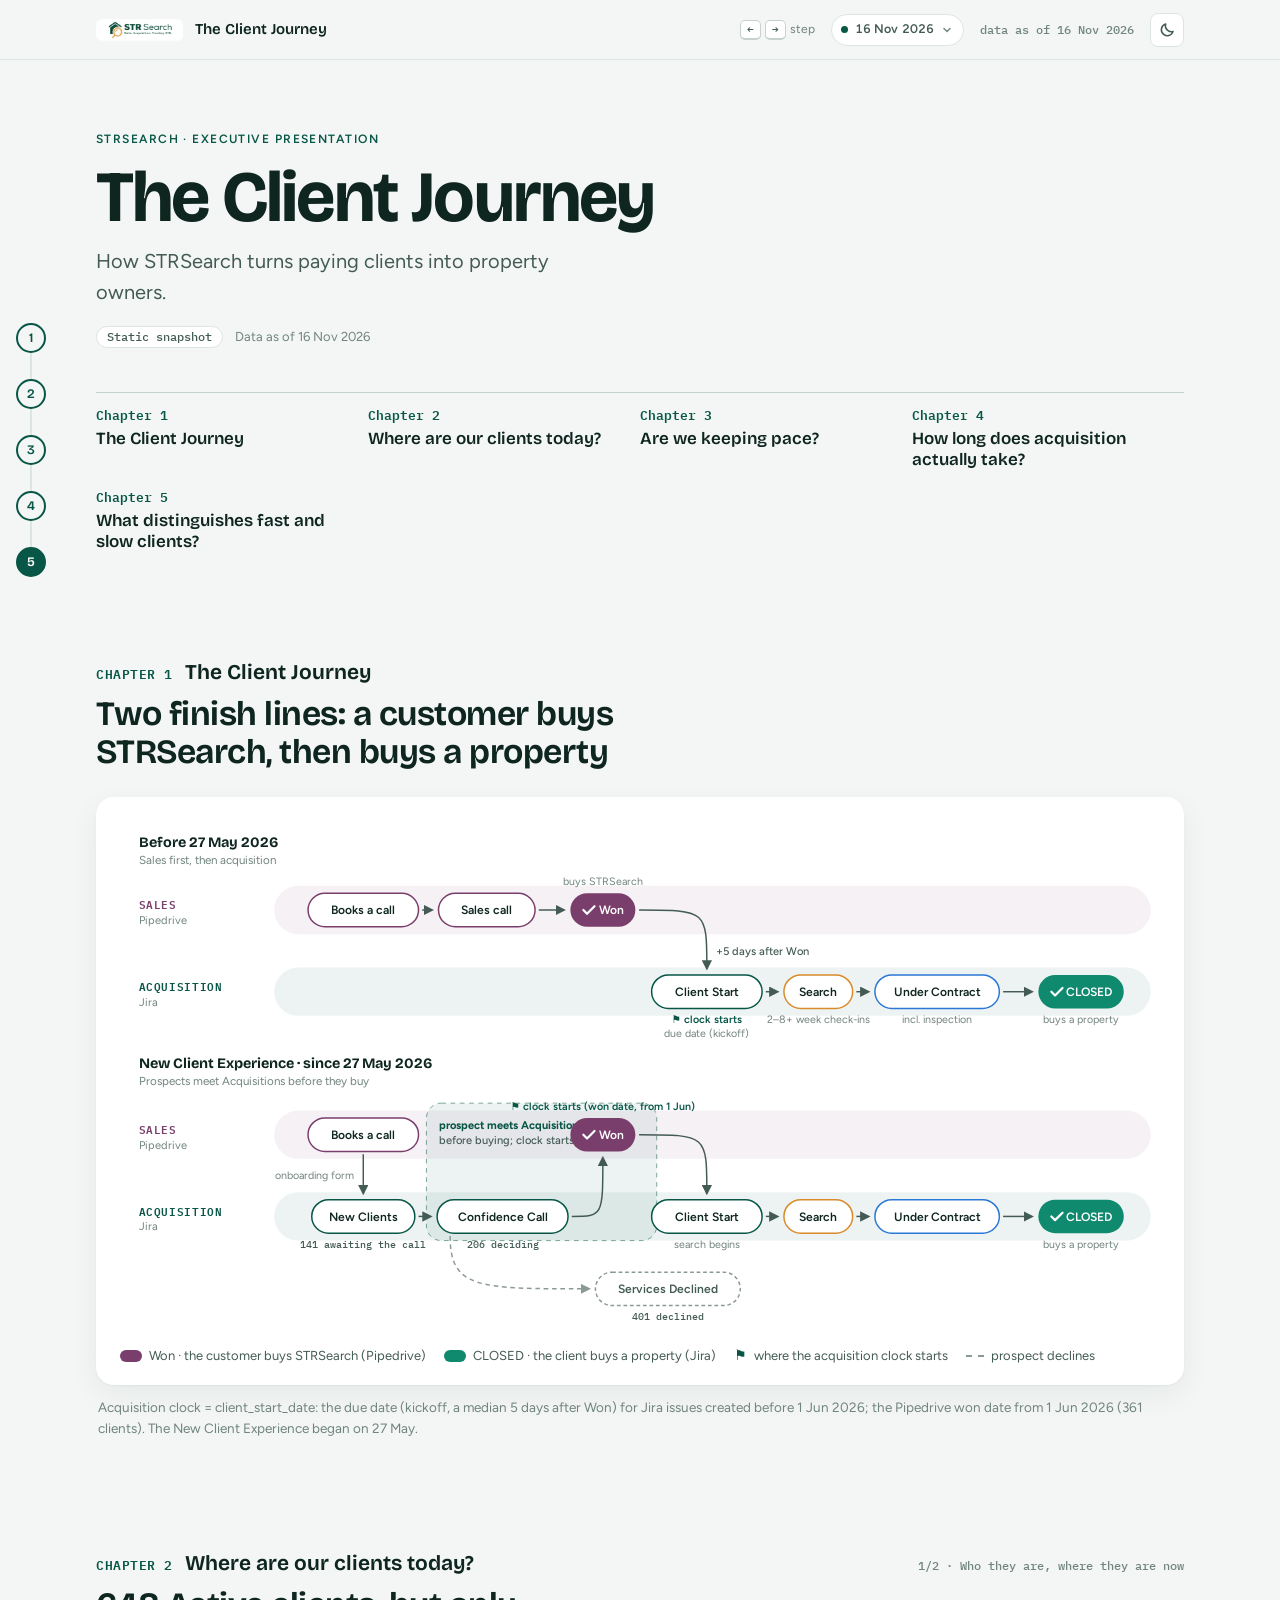
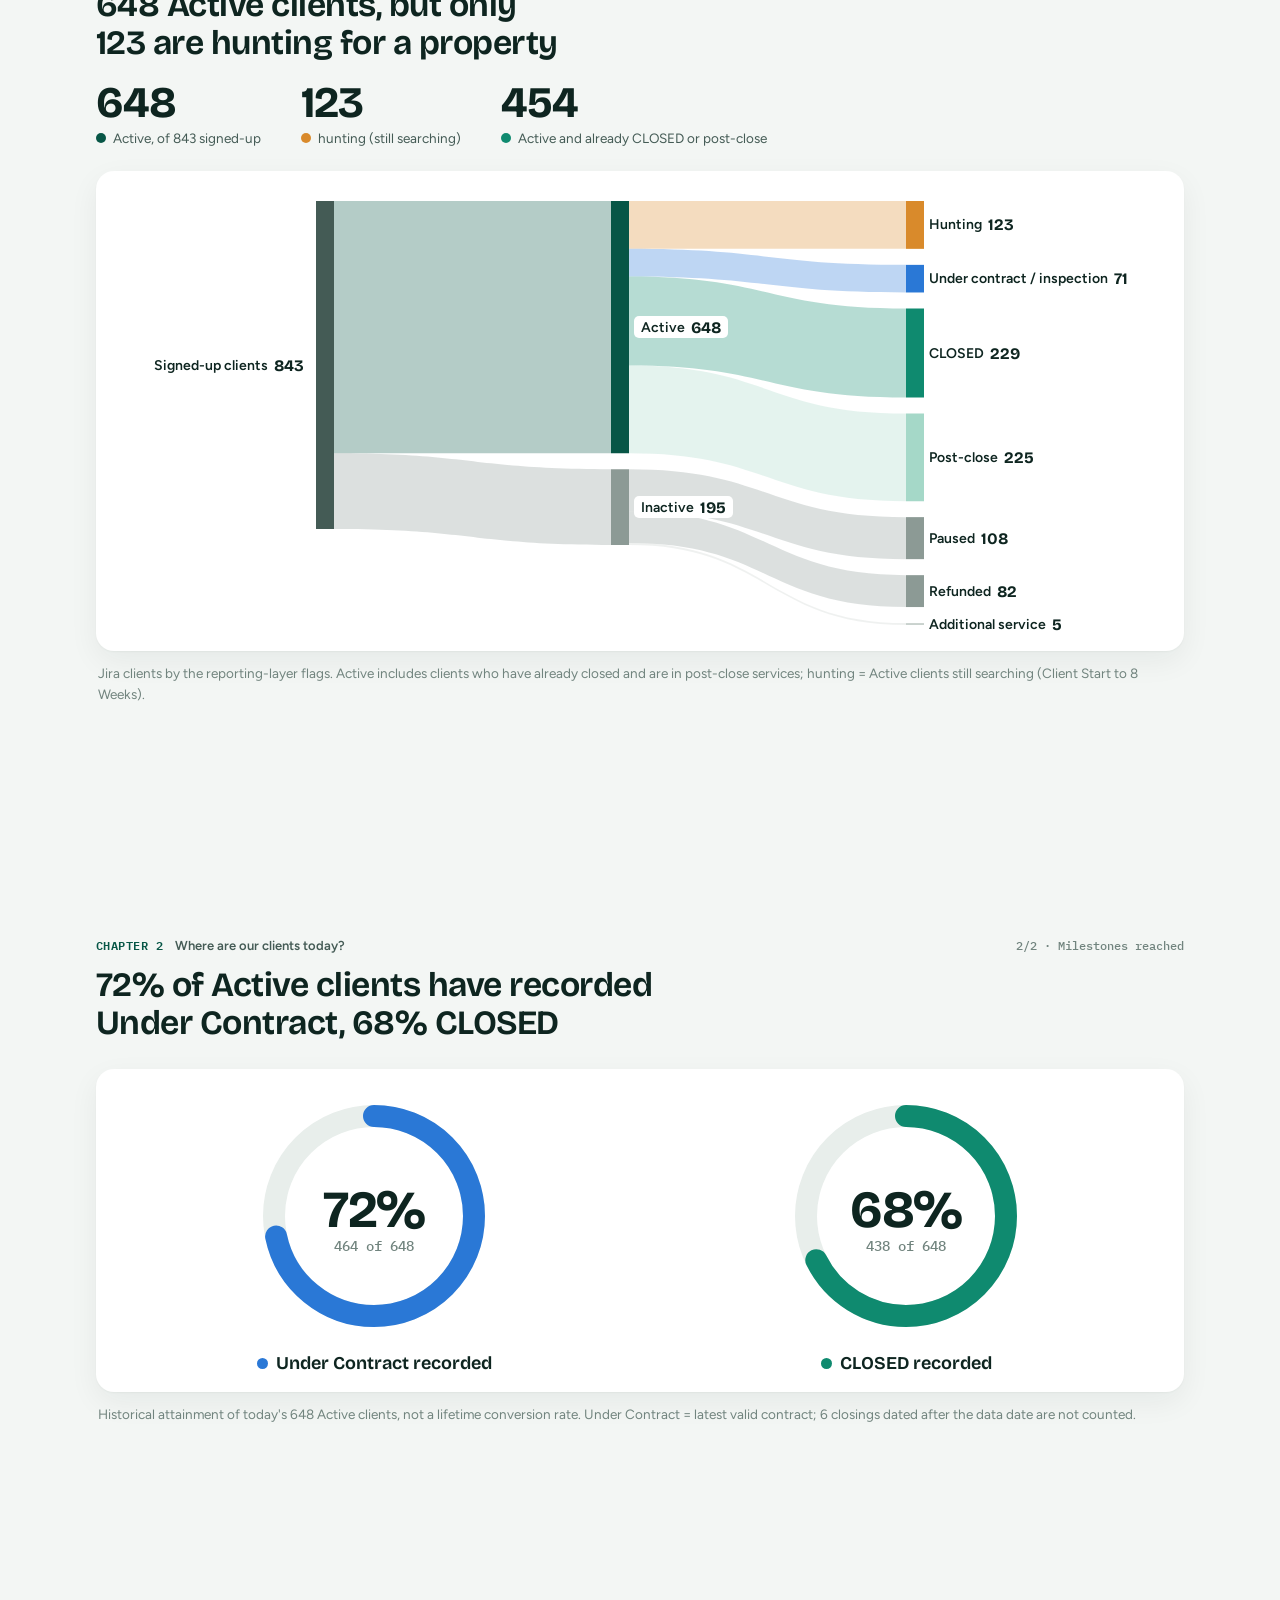
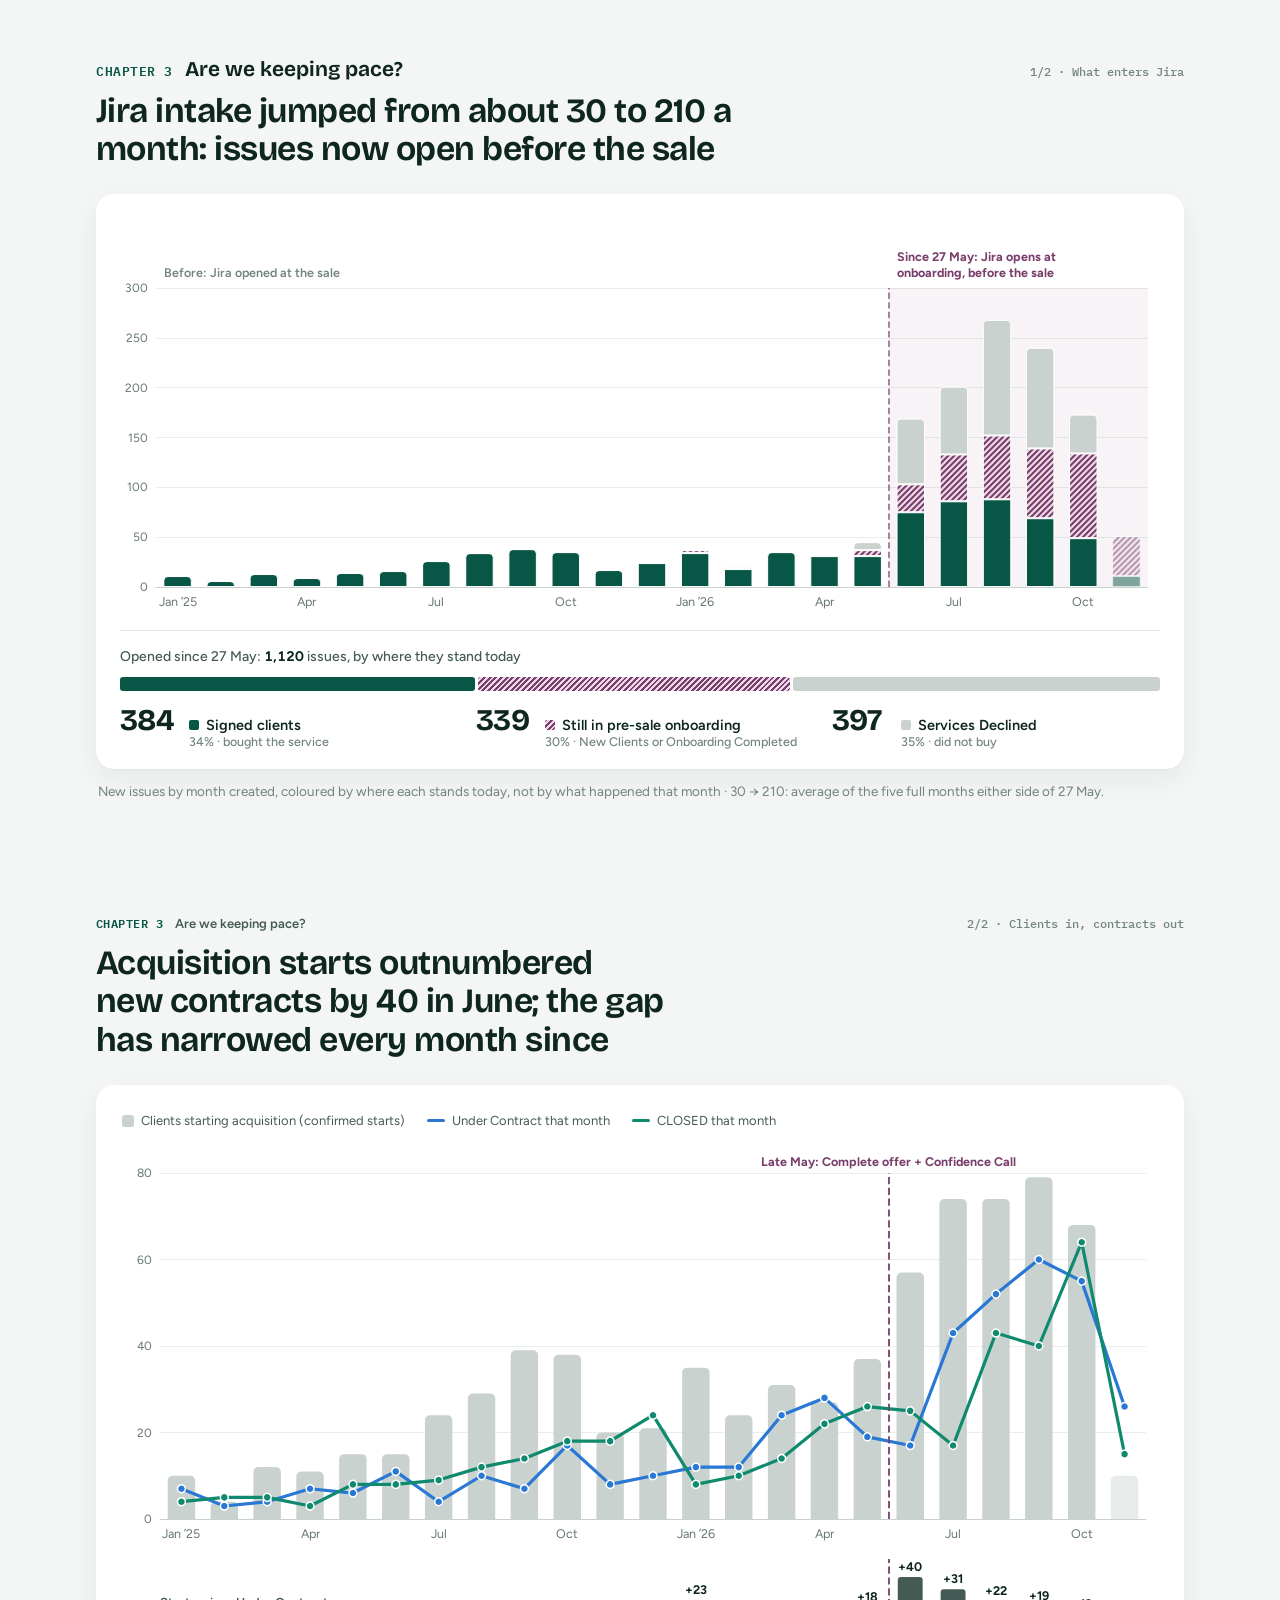
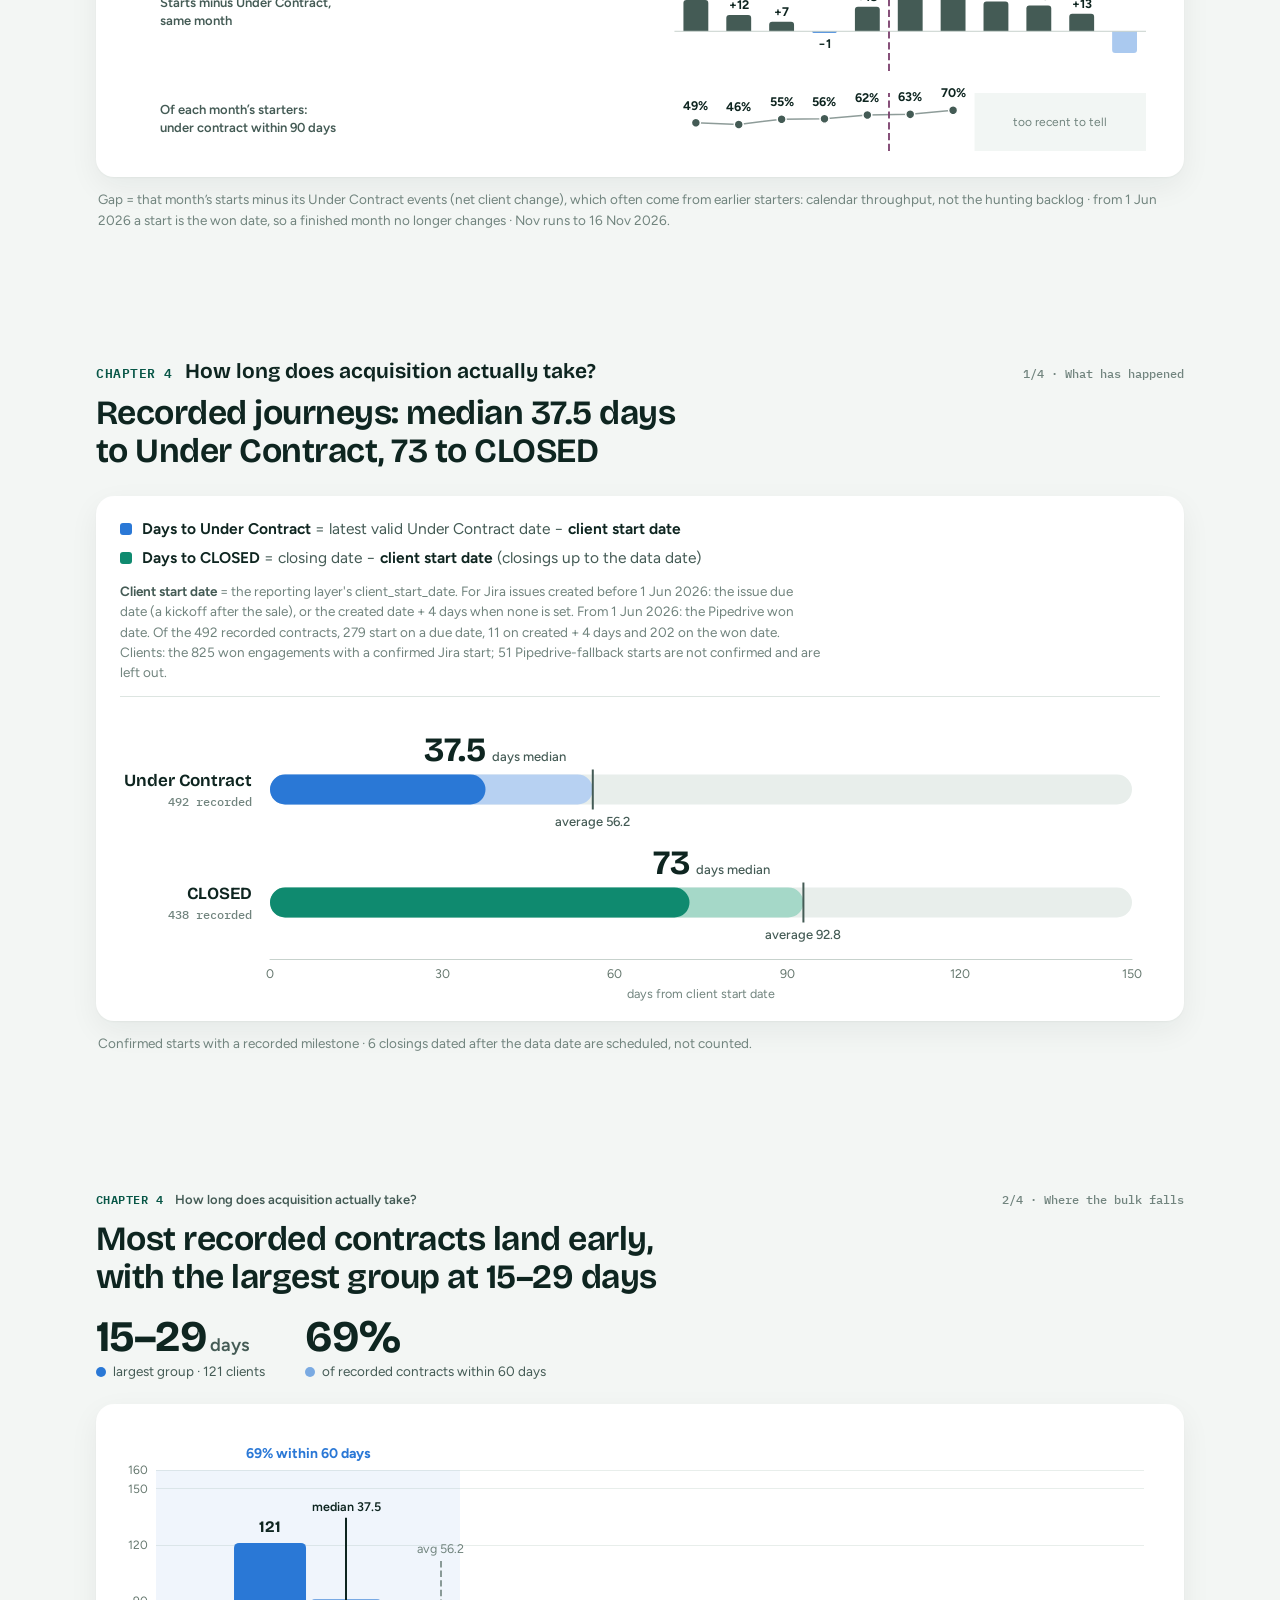
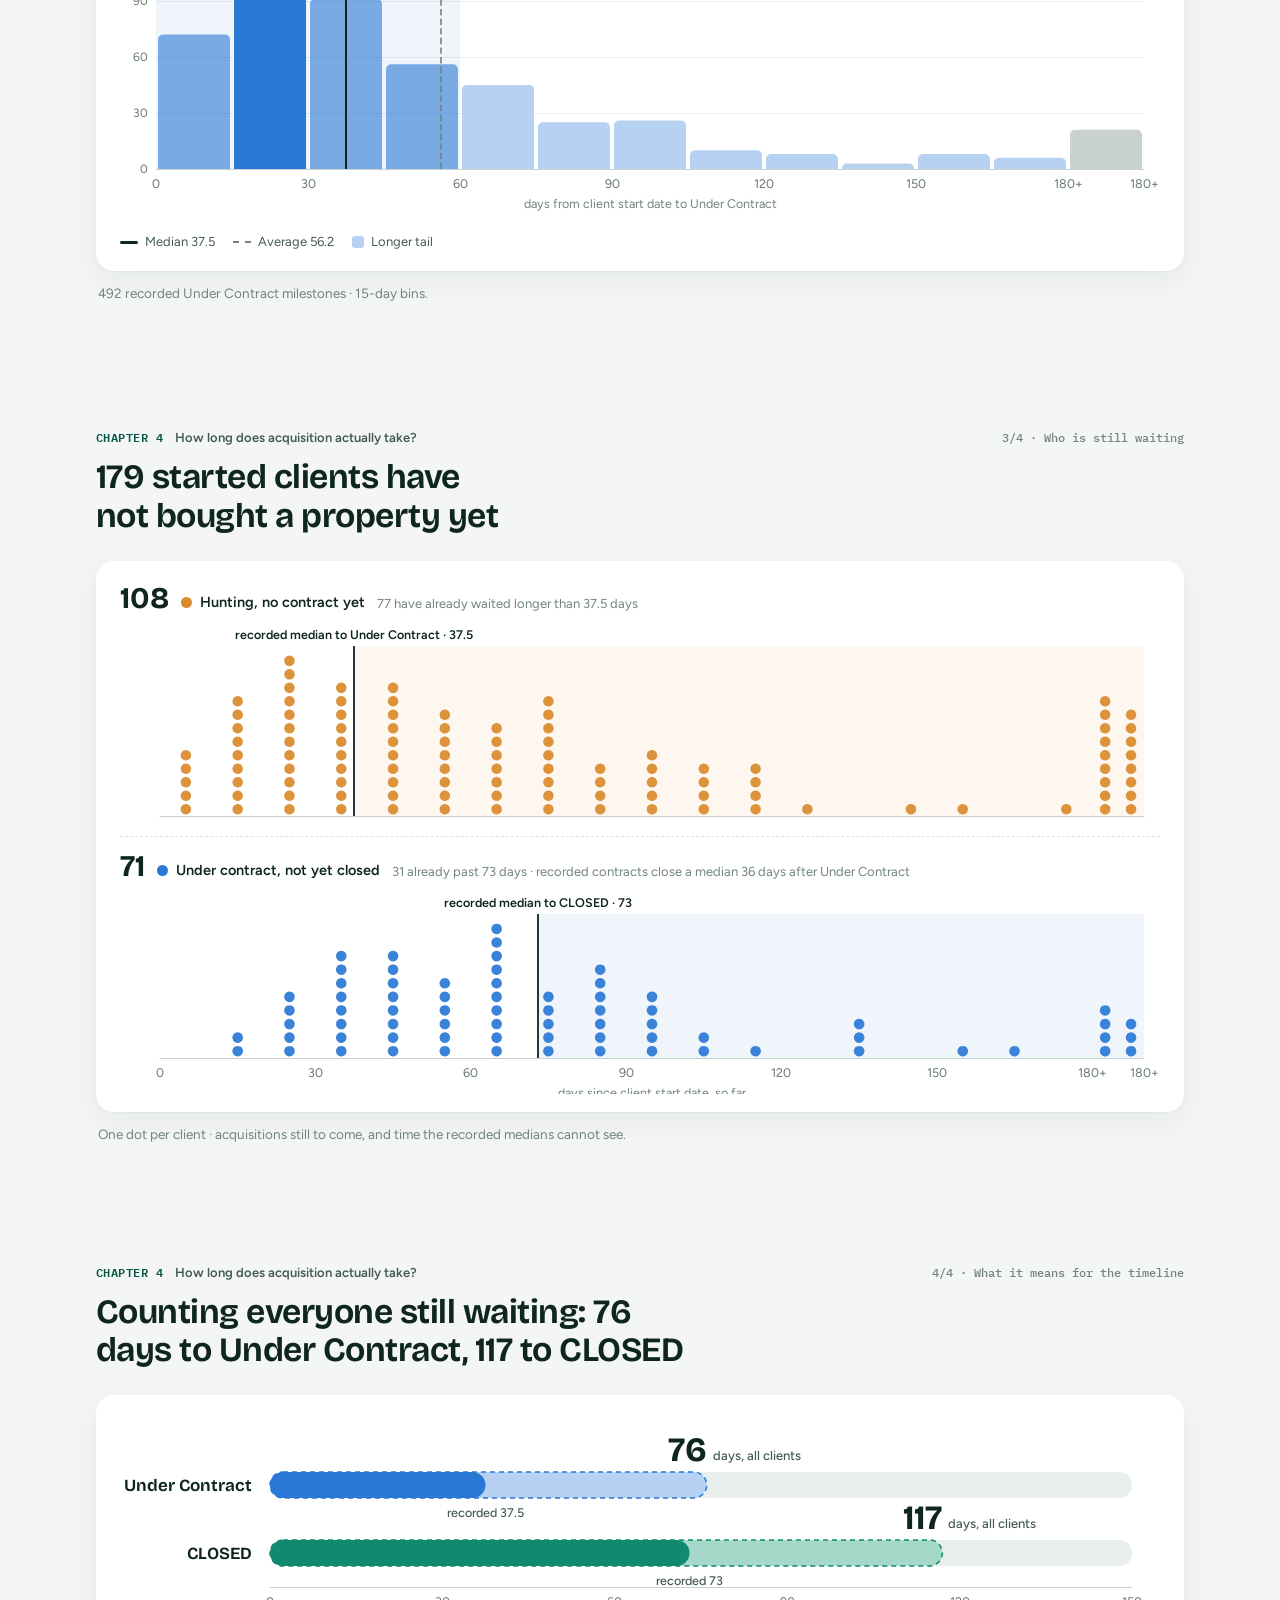
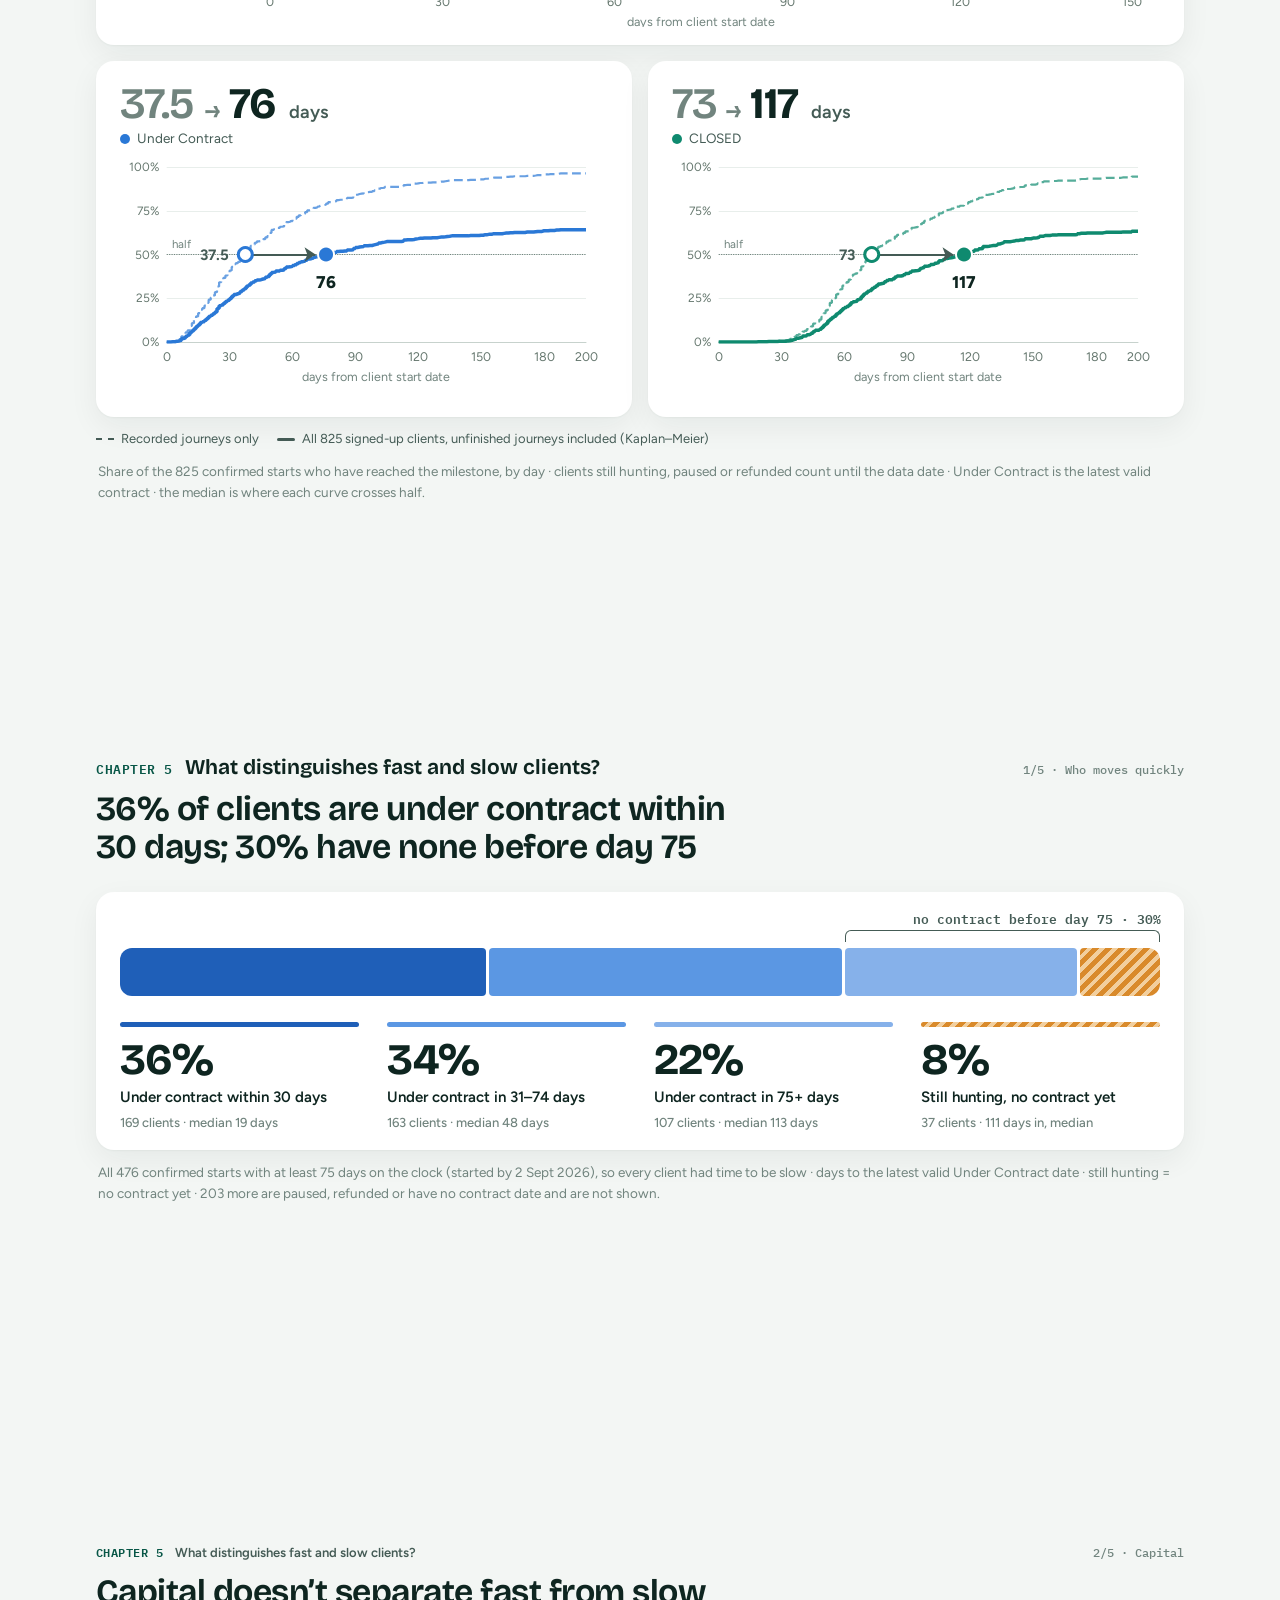
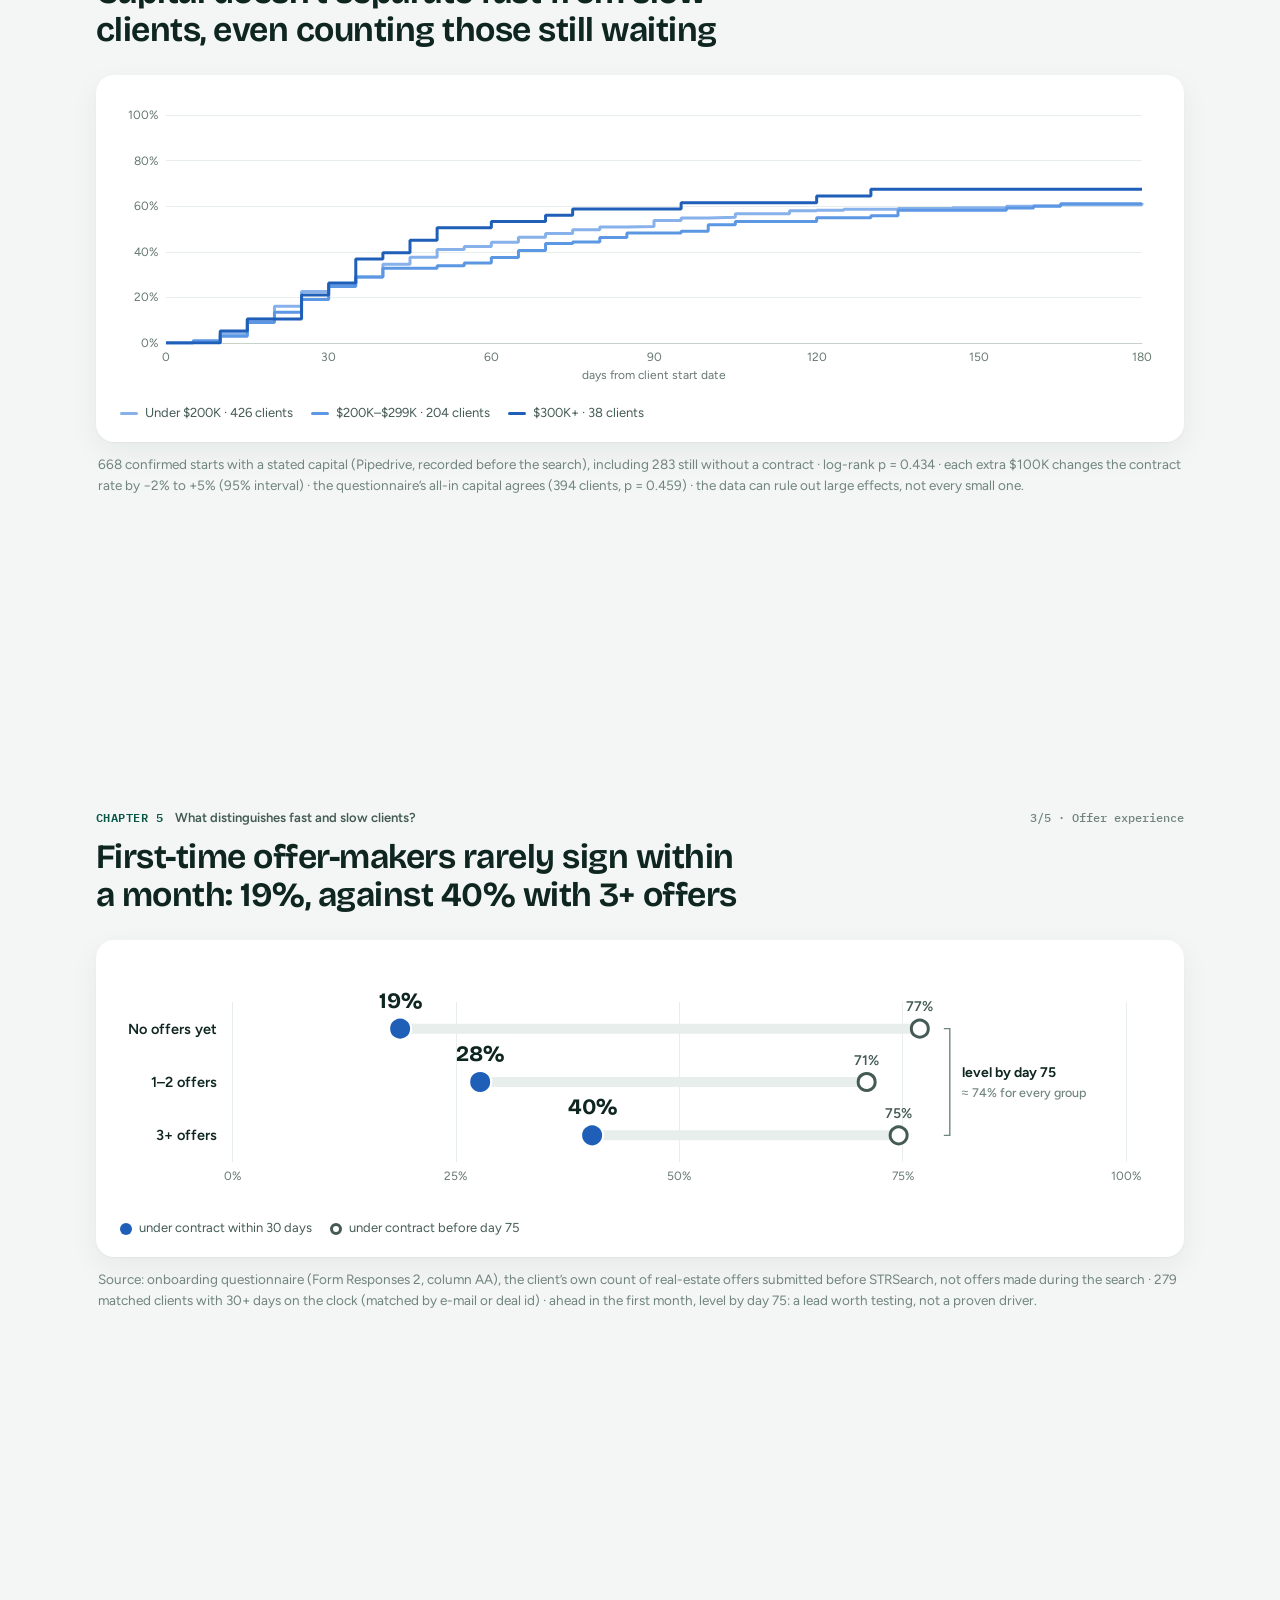
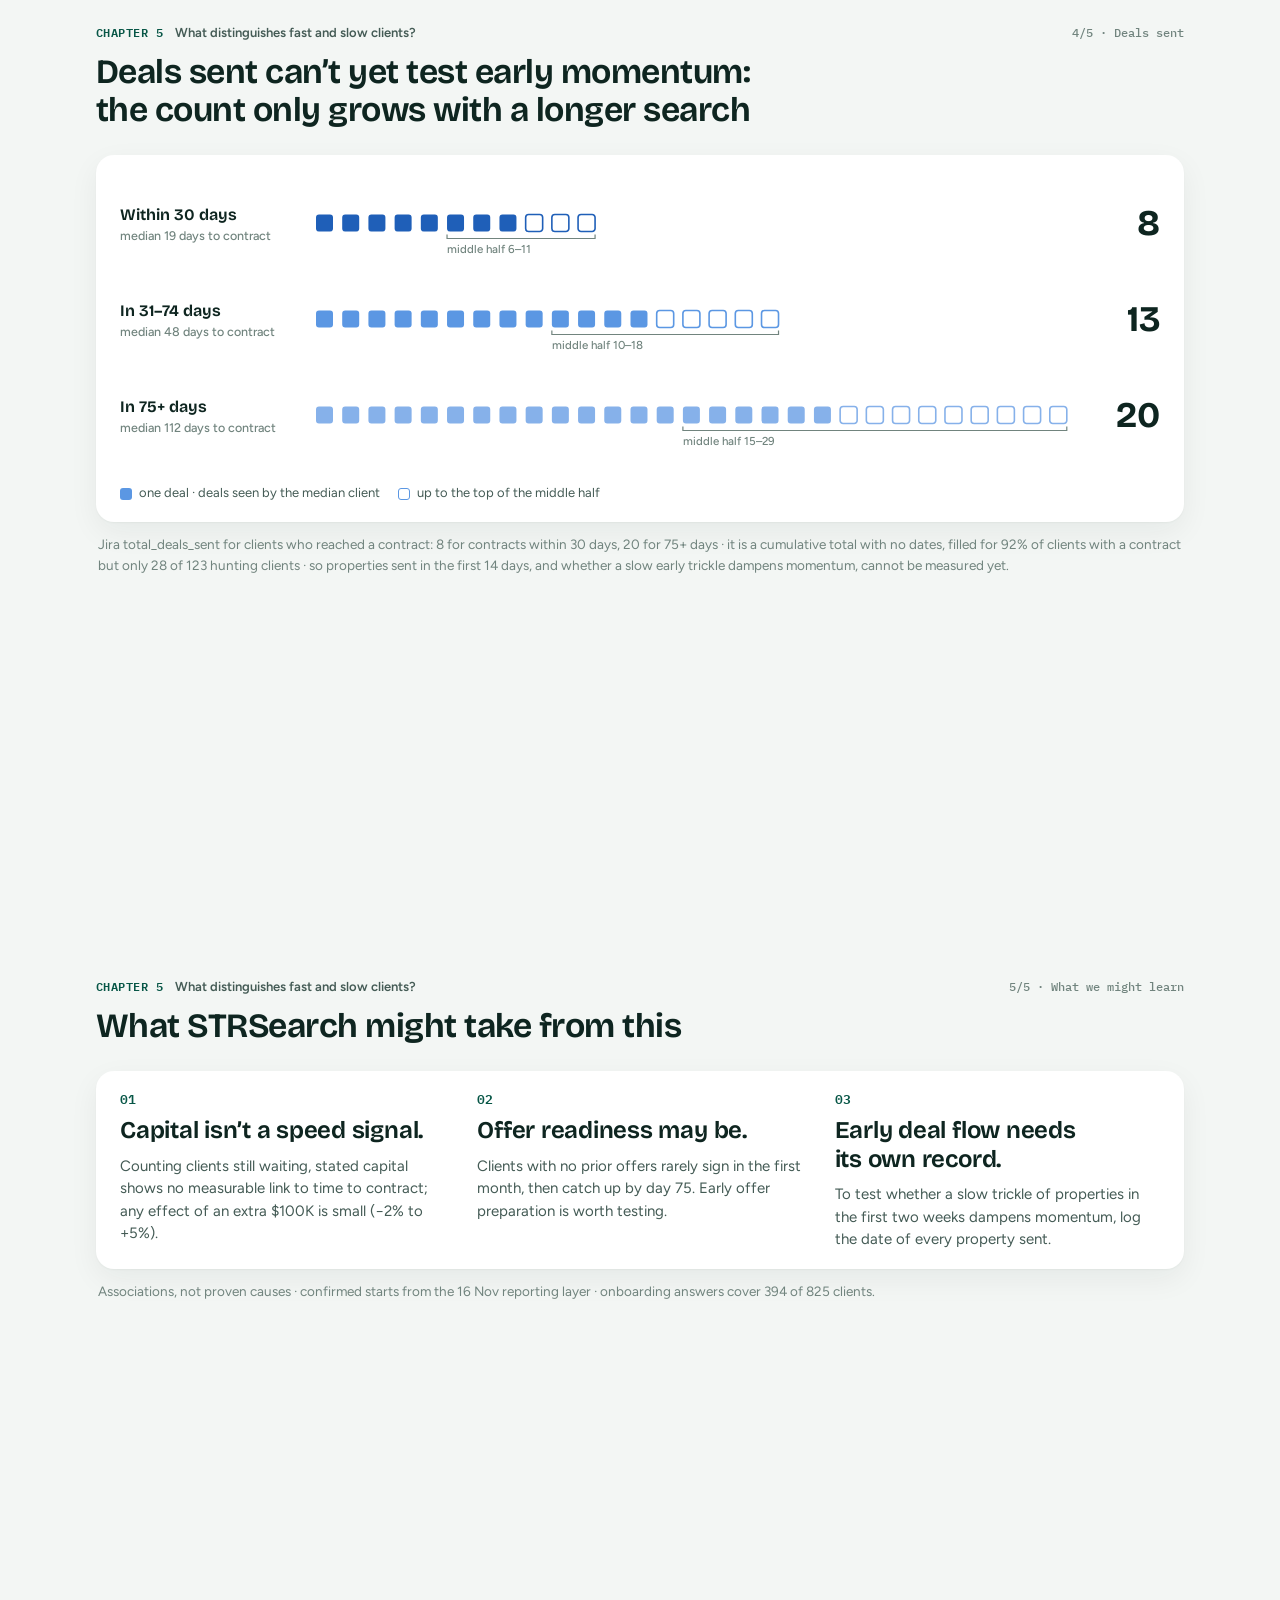
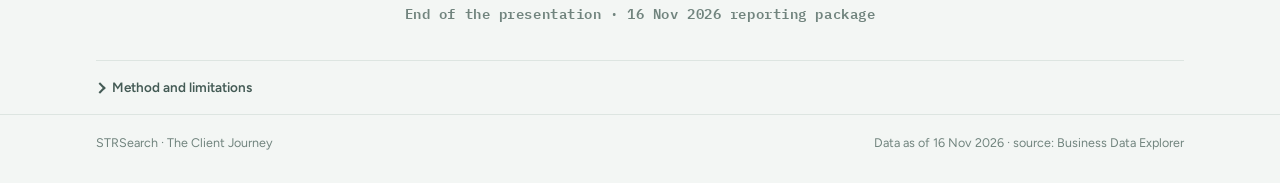
==== commit 4b4d4197: "Two reporting versions: 16 Nov 2026 (default) and the frozen 12 Nov 2026 archive - 12 Nov 2026 site " ====
--- a/docs/index.html
+++ b/docs/index.html
@@ -2,44 +2,16 @@
 <html lang="en">
 <head>
   <meta charset="utf-8">
-  <meta name="viewport" content="width=device-width, initial-scale=1, viewport-fit=cover">
+  <meta name="viewport" content="width=device-width, initial-scale=1">
   <title>STRSearch Client Journey</title>
-  <meta name="claude:viewport-fit-sides" content="cover">
-  <meta name="description" content="How STRSearch turns paying clients into property owners: the client journey, where clients are today, monthly pace, time to Under Contract and CLOSED, and what distinguishes fast and slow clients.">
   <meta name="robots" content="noindex, nofollow">
-  <link rel="icon" href="assets/img/strsearch-logo.webp">
-  <link rel="preconnect" href="https://fonts.googleapis.com">
-  <link rel="preconnect" href="https://fonts.gstatic.com" crossorigin>
-  <link rel="stylesheet" href="https://fonts.googleapis.com/css2?family=Bricolage+Grotesque:opsz,wght@12..96,500..800&family=Figtree:wght@400;500;600;700&family=IBM+Plex+Mono:wght@500;600&display=swap">
-  <link rel="stylesheet" href="assets/css/story.css">
-  <script>try { var t = localStorage.getItem('cj-theme'); if (t) document.documentElement.setAttribute('data-theme', t); } catch (e) {}</script>
+  <script src="versions.js"></script>
+  <script>
+    (function () { var v = (window.STR_VERSIONS || {}).default || '2026-11-16'; location.replace(v + '/' + location.search + location.hash); })();
+  </script>
+  <noscript><meta http-equiv="refresh" content="0; url=2026-11-16/"></noscript>
 </head>
 <body>
-  <a class="visually-hidden" href="#main">Skip to content</a>
-  <header class="top">
-    <div class="stage">
-      <a class="brand" href="#top" aria-label="Back to the start"><img src="assets/img/strsearch-logo.webp" alt="STR Search" width="80" height="22"><span>The Client Journey</span></a>
-      <span class="spacer"></span>
-      <span class="keys" aria-hidden="true"><kbd>←</kbd><kbd>→</kbd> step</span>
-      <span class="snap" id="snap">snapshot</span>
-      <button class="theme-btn" id="themeBtn" type="button" aria-label="Switch light or dark mode"><svg viewBox="0 0 20 20" fill="none" stroke="currentColor" stroke-width="1.8" stroke-linecap="round" stroke-linejoin="round"><path d="M16.5 12.2A7 7 0 017.8 3.5a7 7 0 108.7 8.7z"/></svg></button>
-    </div>
-    <div class="progress" id="progress"></div>
-  </header>
-  <nav class="rail" id="rail" aria-label="Chapters"></nav>
-  <main id="main"></main>
-  <footer class="foot"><div class="stage"><span>STRSearch · The Client Journey</span><span id="foot-asof"></span></div></footer>
-
-  <script src="assets/vendor/echarts-5.5.0.min.js"></script>
-  <script src="data/story-data.js"></script>
-  <script src="assets/js/story.js"></script>
-  <script src="assets/js/chapters/journey.js"></script>
-  <script src="assets/js/chapters/outcomes.js"></script>
-  <script src="assets/js/chapters/pace.js"></script>
-  <script src="assets/js/chapters/speed.js"></script>
-  <script src="assets/js/chapters/drivers.js"></script>
-  <script src="assets/js/chapters/method.js"></script>
-  <script src="assets/js/app.js"></script>
-  <script>document.getElementById('snap').textContent = 'data as of ' + S.date(S.data.meta.asof);</script>
+  <p style="font-family: system-ui, sans-serif; padding: 24px">Opening the latest reporting version… <a href="2026-11-16/">16 Nov 2026</a> · <a href="2026-11-12/">12 Nov 2026 (archived)</a></p>
 </body>
 </html>
